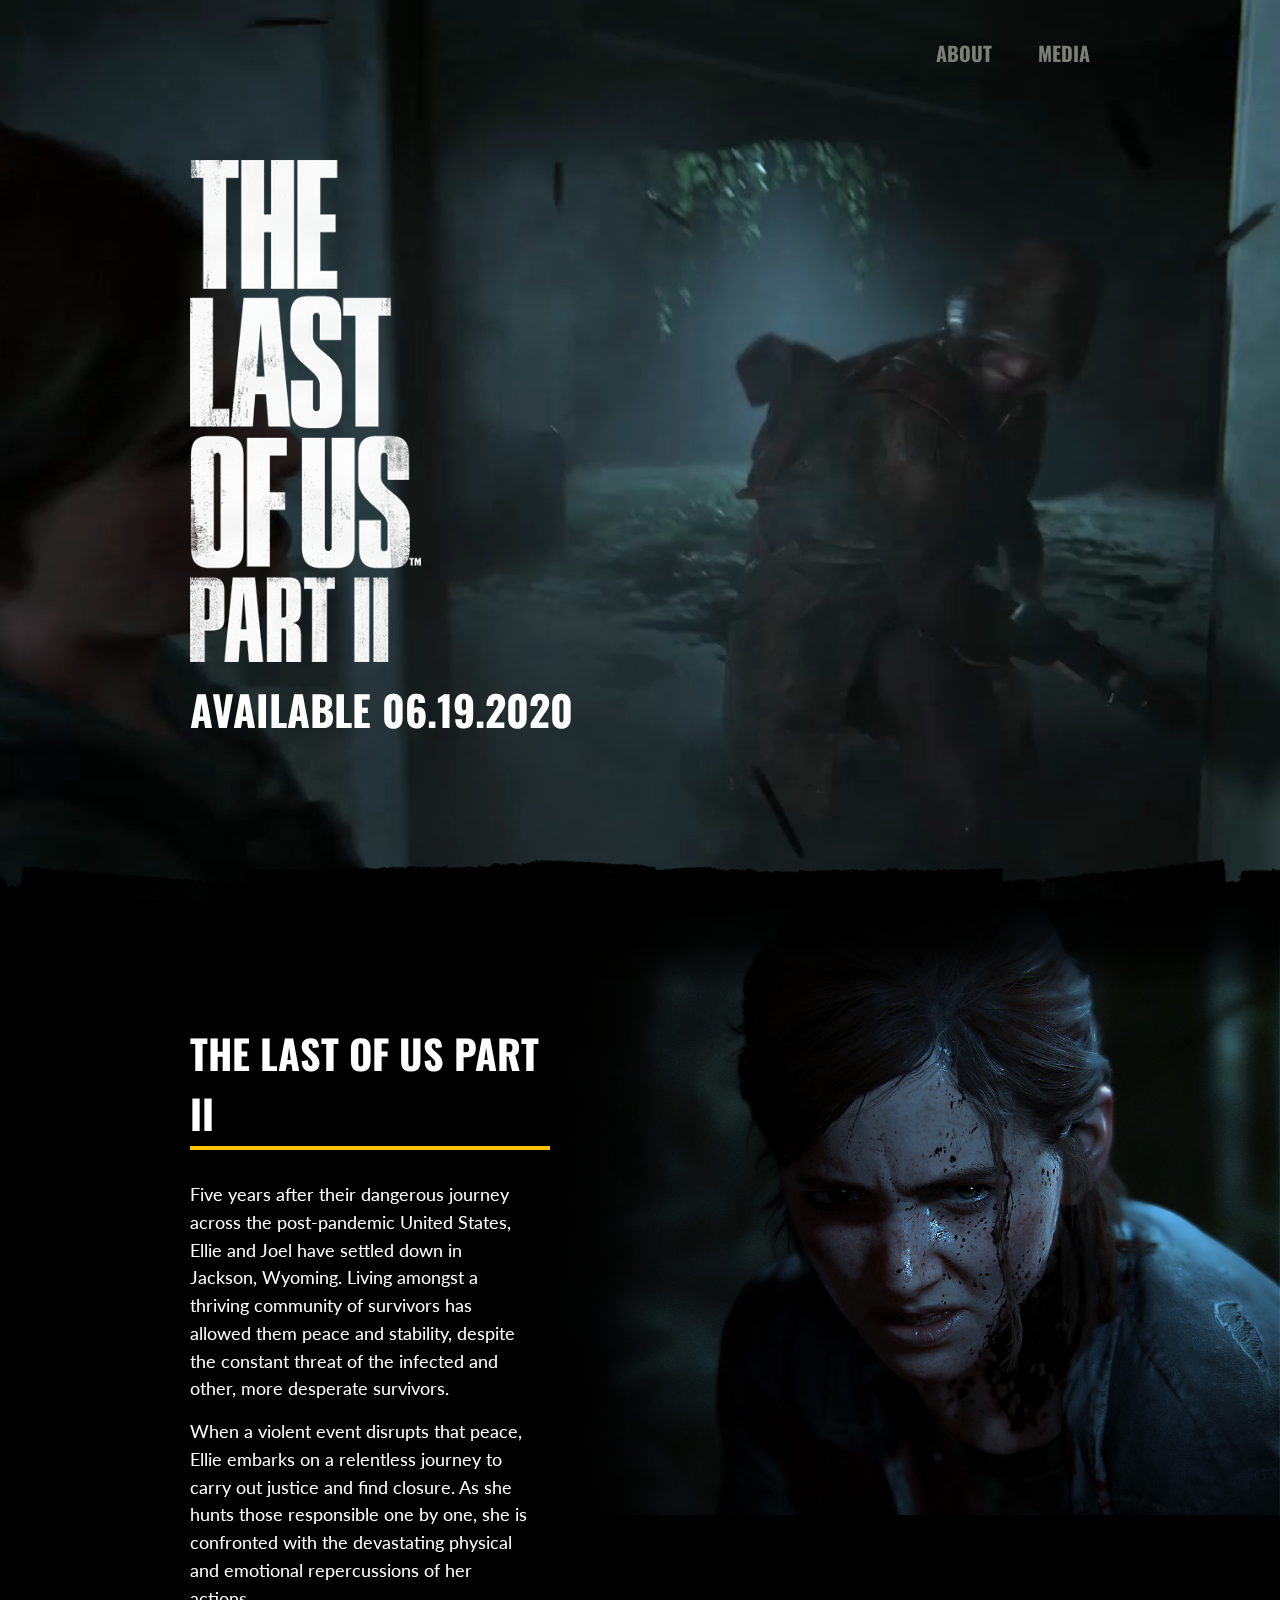
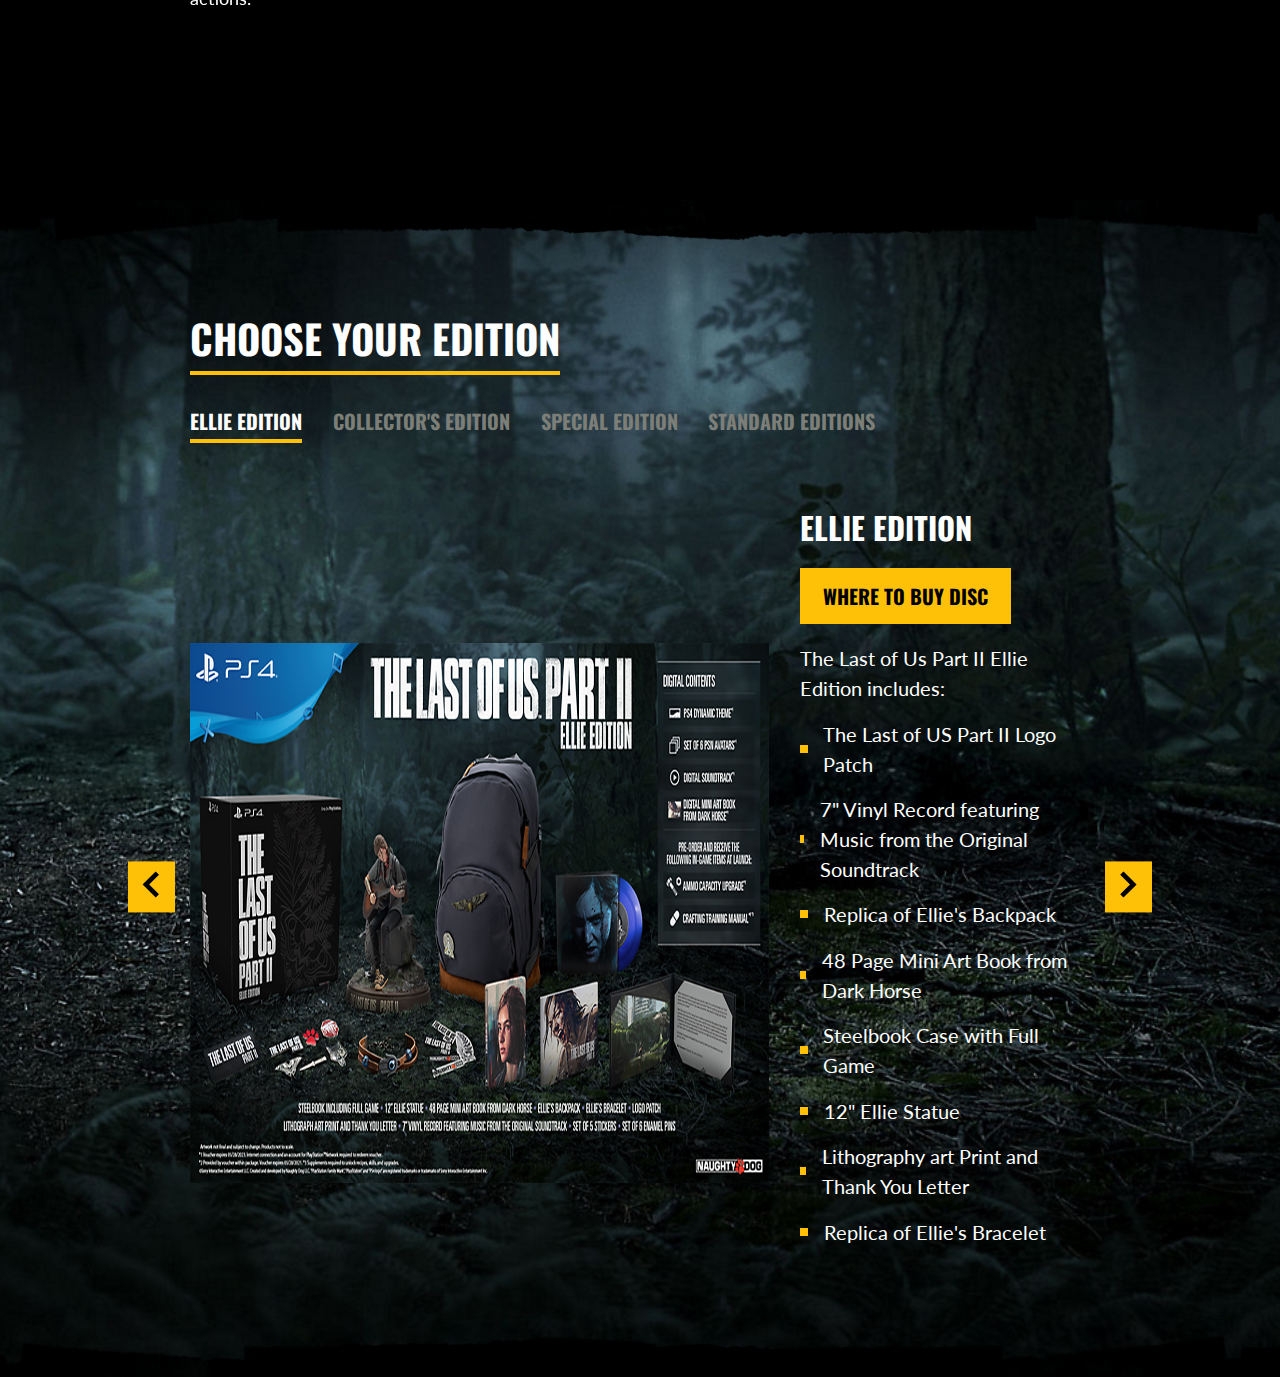
==== index.html @ f49af320 "initial commit" ====
<!DOCTYPE html>
<html lang="en">
<head>
    <meta charset="UTF-8">
    <meta name="viewport" content="width=device-width, initial-scale=1.0">
    <title>The Last of us Part II Game | PS4</title>

    <link rel="stylesheet" href="css/style.css">
    <script src="app.js" defer></script>
</head>
<body>
    <nav class="nav">
        <div class="container">
            <img src="./img/nav-logo.png" alt="logo-navi" class="nav__logo">

            <ul class="nav__list">
                <li class="nav__item"><a href="#" class="nav__link">ABOUT</a></li>
                <li class="nav__item"><a href="#" class="nav__link">MEDIA</a></li>
            </ul>
        </div>
    </nav>

    <header class="header">
        <video class='header__vid' autoplay muted loop>
            <source src="./img/showcasevid.mp4" type="video/mp4">
                Not supported in  your browser
        </video>
        <div class="container">
            <div class="header__hero">
                <div class="header__logo">
                    <img src="./img/big-logo.png" alt="logo" class="header__img">
                </div>
                <h2 class="header__date">Available 06.19.2020</h2>
            </div>
        </div>

        <img src="./img/bottom-dark.png" alt="" class="bottom-dark">
    </header>
    <section class="intro u-py-5">
        <div class="container">
            <div class="intro__cover">
                <img src="./img/ellie-mad.jpg" alt="ellie mad" class="intro__img">
            </div>
            <div class="intro__text">
                <h2 class="title u-mb-2">THE LAST OF US PART II</h2>
                <p class="desc u-mb-1">
                    Five years after their dangerous journey across the post-pandemic United States, Ellie and Joel have settled down in Jackson, Wyoming. Living amongst a thriving community of survivors has allowed them peace and stability, despite the constant threat of the infected and other, more desperate survivors. 
                </p>
                <p class="desc">
                    When a violent event disrupts that peace, Ellie embarks on a relentless journey to carry out justice and find closure. As she hunts those responsible one by one, she is confronted with the devastating physical and emotional repercussions of her actions. 
                </p>
            </div>
        </div>
    </section>

    <section class="edition u-py-4">
        <img src="./img/top-dark.png" alt="top-dark" class="top-dark">

        <div class="container">
            <h2 class="title u-mb-2">Choose your edition</h2>
            <ul class="edition__list u-mb-3">
                <li class="edition__item pickedEdition">Ellie edition</li>
                <li class="edition__item">Collector's edition</li>
                <li class="edition__item">special edition</li>
                <li class="edition__item">standard editions</li>
            </ul>

            
            <div class="slider">
               
                <button class="slider-btn next next--1">
                    <svg class="icon">
                        <use href="./img/sprites.svg#icon-cheveron-right"></use>
                    </svg>
                </button>
                <button class="slider-btn prev prev--1">
                    <svg class="icon">
                        <use href="./img/sprites.svg#icon-cheveron-left"></use>
                    </svg>
                </button>


                <div class="edition__slider">
                    <div class="edition__slide">
                        <div class="edition__text">
                            <h3 class="title-2 u-mb-2">Ellie edition</h3>
                            <a href="#" class="btn">where to buy disc</a>
                        </div>
                        <div class="edition__cover">
                            <img src="./img/ellie-edtion.png" alt="editions" class="edition__img">
                        </div>
                        <ul class="edition__features">
                            <li class="edition__feature-title">The Last of Us Part II Ellie Edition includes:</li>
                            <li class="edition__feature-item">The Last of US Part II Logo Patch</li>
                            <li class="edition__feature-item">7" Vinyl Record featuring Music from the Original Soundtrack</li>
                            <li class="edition__feature-item">Replica of Ellie's Backpack</li>
                            <li class="edition__feature-item">48 Page Mini Art Book from Dark Horse</li>
                            <li class="edition__feature-item">Steelbook Case with Full Game</li>
                            <li class="edition__feature-item">12" Ellie Statue</li>
                            <li class="edition__feature-item">Lithography art Print and Thank You Letter</li>
                            <li class="edition__feature-item">Replica of Ellie's Bracelet</li>
                            <li class="edition__feature-item">Set of 6 Enamel Pins</li>
                            <li class="edition__feature-item">Set of 5 Stickers</li>
                            <li class="edition__feature-item">PS4 Dynamic Theme</li>
                            <li class="edition__feature-item">Set of 6 PSN Avatars</li>
                            <li class="edition__feature-item">Digital Soundtrack</li>
                            <li class="edition__feature-item">Digital Mini Art Book from Dark Horse</li>
                            <!-- <li class="edition__feature-title">Lorem ipsum dolor sit.</li> -->
                        </ul>
                    </div>
                    <div class="edition__slide">
                        <div class="edition__text">
                            <h3 class="title-2 u-mb-2">Collector's edition</h3>
                            <a href="#" class="btn">where to buy disc</a>
                        </div>
                        <div class="edition__cover">
                            <img src="./img/collectors-edition.png" alt="editions" class="edition__img">
                        </div>
                        <ul class="edition__features">
                            <li class="edition__feature-title">The Last of Us Part II Collector's Edition includes:</li>
                            <li class="edition__feature-item">48 Page Mini Art Book from Dark Horse</li>
                            <li class="edition__feature-item">Steelbook Case with Full Game</li>
                            <li class="edition__feature-item">12" Ellie Statue</li>
                            <li class="edition__feature-item">Lithography art Print and Thank You Letter</li>
                            <li class="edition__feature-item">Replica of Ellie's Bracelet</li>
                            <li class="edition__feature-item">Set of 6 Enamel Pins</li>
                            <li class="edition__feature-item">Set of 5 Stickers</li>
                            <li class="edition__feature-item">PS4 Dynamic Theme</li>
                            <li class="edition__feature-item">Set of 6 PSN Avatars</li>
                            <li class="edition__feature-item">Digital Soundtrack</li>
                            <li class="edition__feature-item">Digital Mini Art Book from Dark Horse</li>
                            <!-- <li class="edition__feature-title">Lorem ipsum dolor sit.</li> -->
                        </ul>
                    </div>
                    <div class="edition__slide">
                        <div class="edition__text">
                            <h3 class="title-2 u-mb-2">Special edition</h3>
                            <a href="#" class="btn">where to buy disc</a>
                        </div>
                        <div class="edition__cover">
                            <img src="./img/ellie-edtion.png" alt="editions" class="edition__img">
                        </div>
                        <ul class="edition__features">
                            <li class="edition__feature-item">48 Page Mini Art Book from Dark Horse</li>
                            <li class="edition__feature-item">Steelbook Case with Full Game</li>
                            <li class="edition__feature-item">PS4 Dynamic Theme</li>
                            <li class="edition__feature-item">Set of 6 PSN Avatars</li>
                            <li class="edition__feature-item">Digital Soundtrack</li>
                            <li class="edition__feature-item">Digital Mini Art Book from Dark Horse</li>
                            <!-- <li class="edition__feature-title">Lorem ipsum dolor sit.</li> -->
                        </ul>
                    </div>
                    <div class="edition__slide">
                        <div class="edition__text">
                            <h3 class="title-2 u-mb-2">Standard edition</h3>
                            <a href="#" class="btn">where to buy disc</a>
                        </div>
                        <div class="edition__cover">
                            <img src="./img/standard-edition.png" alt="editions" class="edition__img">
                        </div>
                        <ul class="edition__features"></ul>
                    </div>
                </div>
            </div>
        </div>

        <img src="./img/bottom-dark.png" alt="bottom-dark" class="bottom-dark">

    </section>
</body>
</html>
---- css/style.css ----
@import url("https://fonts.googleapis.com/css2?family=Oswald:wght@300;400;700&display=swap");
@import url("https://fonts.googleapis.com/css2?family=Lato&display=swap");
*,
*::before,
*::after {
  -webkit-box-sizing: inherit;
          box-sizing: inherit;
  margin: 0;
  padding: 0;
}

html {
  -webkit-box-sizing: border-box;
          box-sizing: border-box;
  font-size: calc(1vh + 0.5vw);
}

body {
  font-family: 'Lato',sans-serif;
  line-height: 1.5;
  color: white;
  font-size: 1.3rem;
}

h1, h2, h3, h4, h5 {
  font-family: 'Oswald',sans-serif;
}

a {
  text-decoration: none;
  color: inherit;
}

li {
  list-style: none;
}

button {
  font-size: inherit;
  background-color: transparent;
  border: none;
  cursor: pointer;
}

input {
  font-size: inherit;
  font-family: inherit;
}

section {
  background-color: black;
}

.icon {
  width: 3rem;
  height: 3rem;
}

.u-py-1 {
  padding: 2rem 0;
}

.u-py-2 {
  padding: 4rem 0;
}

.u-py-3 {
  padding: 6rem 0;
}

.u-py-4 {
  padding: 7rem 0;
}

.u-py-5 {
  padding: 8rem 0;
}

.u-my-1 {
  margin: 2rem 0;
}

.u-my-2 {
  margin: 4rem 0;
}

.u-my-3 {
  margin: 6rem 0;
}

.u-my-4 {
  margin: 7rem 0;
}

.u-my-5 {
  margin: 8rem 0;
}

.u-mb-1 {
  margin-bottom: 1rem;
}

.u-mb-2 {
  margin-bottom: 2rem;
}

.u-mb-3 {
  margin-bottom: 4rem;
}

.u-mb-4 {
  margin-bottom: 5rem;
}

.u-mb-5 {
  margin-bottom: 6rem;
}

.container {
  max-width: 900px;
  margin: 0 auto;
}

.u-centered {
  text-align: center;
}

.bottom-dark {
  position: absolute;
  display: block;
  width: 100%;
  bottom: 0;
  left: 0;
}

.top-dark {
  position: absolute;
  display: block;
  width: 100%;
  top: 0;
  left: 0;
}

.title {
  font-size: 2.6rem;
  border-bottom: 4px #fec107 solid;
  padding-bottom: 0.2rem;
  text-transform: uppercase;
  display: inline-block;
}

.title-2 {
  font-size: 2rem;
  text-transform: uppercase;
}

.desc {
  font-size: 1.2rem;
}

.header {
  min-height: 100vh;
  position: relative;
  display: -webkit-box;
  display: -ms-flexbox;
  display: flex;
  -webkit-box-pack: start;
      -ms-flex-pack: start;
          justify-content: flex-start;
  -webkit-box-align: center;
      -ms-flex-align: center;
          align-items: center;
}

.header__vid {
  position: absolute;
  top: 0;
  left: 0;
  width: 100%;
  height: 100%;
  z-index: -1;
  display: block;
  -o-object-fit: cover;
     object-fit: cover;
}

.header .container {
  width: 100%;
  height: calc(100% - 12vh);
}

.header__hero {
  width: 100%;
}

.header__logo {
  margin-bottom: 1rem;
}

.header__img {
  display: block;
  width: 15rem;
  height: auto;
  -o-object-position: left;
     object-position: left;
}

.header__date {
  text-transform: uppercase;
  font-size: 2.7rem;
}

.nav {
  position: fixed;
  width: 100%;
  top: 0;
  left: 0;
  right: 0;
  background-color: transparent;
  z-index: 100;
  -webkit-transition: 300ms ease;
  transition: 300ms ease;
}

.nav .container {
  height: 12vh;
  display: -webkit-box;
  display: -ms-flexbox;
  display: flex;
  -webkit-box-align: center;
      -ms-flex-align: center;
          align-items: center;
  -webkit-box-pack: justify;
      -ms-flex-pack: justify;
          justify-content: space-between;
}

.nav__logo {
  width: 8rem;
  height: auto;
  opacity: 0;
  -webkit-transition: 300ms ease;
  transition: 300ms ease;
}

.nav__list {
  display: -webkit-box;
  display: -ms-flexbox;
  display: flex;
}

.nav__link {
  margin-left: 3rem;
  font-size: 1.3rem;
  color: #7c7e78;
  font-weight: bold;
  font-family: 'Oswald',sans-serif;
}

.nav__link:hover {
  color: #fec107;
}

.intro {
  position: relative;
  height: 100vh;
}

.intro::before {
  content: '';
  width: 100%;
  height: 10vh;
  position: absolute;
  background-image: -webkit-gradient(linear, left top, left bottom, from(black), color-stop(rgba(0, 0, 0, 0.8)), to(transparent));
  background-image: linear-gradient(to bottom, black, rgba(0, 0, 0, 0.8), transparent);
  z-index: 2;
  left: 0;
  top: 0;
}

.intro::after {
  content: '';
  width: 100%;
  height: 10vh;
  position: absolute;
  background-image: -webkit-gradient(linear, left bottom, left top, from(black), color-stop(rgba(0, 0, 0, 0.8)), to(transparent));
  background-image: linear-gradient(to top, black, rgba(0, 0, 0, 0.8), transparent);
  z-index: 2;
  left: 0;
  bottom: 0;
}

.intro__cover {
  position: absolute;
  top: 0;
  right: 0;
  width: 60%;
}

.intro__cover::before {
  content: '';
  width: 20%;
  height: 100%;
  background-image: -webkit-gradient(linear, left top, right top, from(black), color-stop(rgba(0, 0, 0, 0.8)), to(transparent));
  background-image: linear-gradient(to right, black, rgba(0, 0, 0, 0.8), transparent);
  position: absolute;
  top: 0;
  left: 0;
}

.intro__img {
  width: 100%;
  height: 100%;
  display: block;
}

.intro__text {
  position: relative;
  width: 40%;
}

.intro .desc {
  width: 95%;
}

.edition {
  position: relative;
  background-image: url(/img/bg-1.jpg);
  background-position: center;
  background-size: cover;
}

.edition__list {
  display: -webkit-box;
  display: -ms-flexbox;
  display: flex;
}

.edition__item {
  text-transform: uppercase;
  font-family: 'Oswald',sans-serif;
  margin-right: 2rem;
  color: #7c7e78;
  font-weight: bold;
  cursor: pointer;
  border-bottom: 4px solid transparent;
  padding-bottom: 3px;
}

.edition__item:hover {
  color: white;
}

.edition .slider {
  position: relative;
}

.edition__slider {
  position: relative;
  height: 85vh;
  width: 100%;
  overflow: hidden;
}

.edition__slide {
  position: absolute;
  width: 100%;
  height: -webkit-max-content;
  height: -moz-max-content;
  height: max-content;
  display: -ms-grid;
  display: grid;
  -ms-grid-columns: 2fr 1fr;
      grid-template-columns: 2fr 1fr;
  -ms-grid-rows: auto 1fr;
      grid-template-rows: auto 1fr;
  grid-gap: 2rem;
      grid-template-areas: ". cont" "cover list";
  cursor: -webkit-grab;
  cursor: grab;
}

.edition__img {
  width: 100%;
  height: 100%;
  display: block;
}

.edition__text {
  -ms-grid-row: 1;
  -ms-grid-column: 2;
  grid-area: cont;
}

.edition__cover {
  -ms-grid-row: 2;
  -ms-grid-column: 1;
  grid-area: cover;
  margin-bottom: 10vh;
}

.edition__features {
  -ms-grid-row: 2;
  -ms-grid-column: 2;
  grid-area: list;
  height: 70vh;
  overflow-y: scroll;
  pointer-events: none;
}

.edition__features > *:not(:last-child) {
  margin-bottom: 1rem;
}

.edition__features::-webkit-scrollbar {
  width: 4px;
}

.edition__features::-webkit-scrollbar-track {
  background-color: rgba(0, 0, 0, 0.5);
}

.edition__features::-webkit-scrollbar-thumb {
  background-color: #fec107;
}

.edition__feature-item {
  display: -webkit-box;
  display: -ms-flexbox;
  display: flex;
  -webkit-box-align: center;
      -ms-flex-align: center;
          align-items: center;
  color: white;
}

.edition__feature-item::before {
  content: '';
  width: 8px;
  height: 8px;
  background-color: #fec107;
  display: inline-block;
  margin-right: 1rem;
}

.edition__feature-item::-moz-selection {
  background-color: transparent;
}

.edition__feature-item::selection {
  background-color: transparent;
}

.btn {
  background-color: #fec107;
  text-transform: uppercase;
  color: black;
  font-family: 'Oswald',sans-serif;
  font-weight: bold;
  padding: 0.3em 1em;
  border: 3px solid #fec107;
  -webkit-transition: 300ms;
  transition: 300ms;
}

.btn:link, .btn:visited {
  background-color: #fec107;
  text-transform: uppercase;
  color: black;
  font-family: 'Oswald',sans-serif;
  font-weight: bold;
  padding: 0.5em 1em;
  border: 3px solid #fec107;
}

.btn:hover {
  background-color: rgba(254, 193, 7, 0.5);
  color: white;
}

.slider-btn {
  background-color: #fec107;
  display: inline-block;
  position: absolute;
  top: 50%;
  -webkit-transform: translateY(-50%);
          transform: translateY(-50%);
}

.next {
  right: -4rem;
}

.prev {
  left: -4rem;
}

.showNavi {
  background-color: rgba(0, 0, 0, 0.9);
}

.showNaviLogo {
  opacity: 1;
}

.pickedEdition {
  border-color: #fec107;
  color: white;
}
/*# sourceMappingURL=style.css.map */
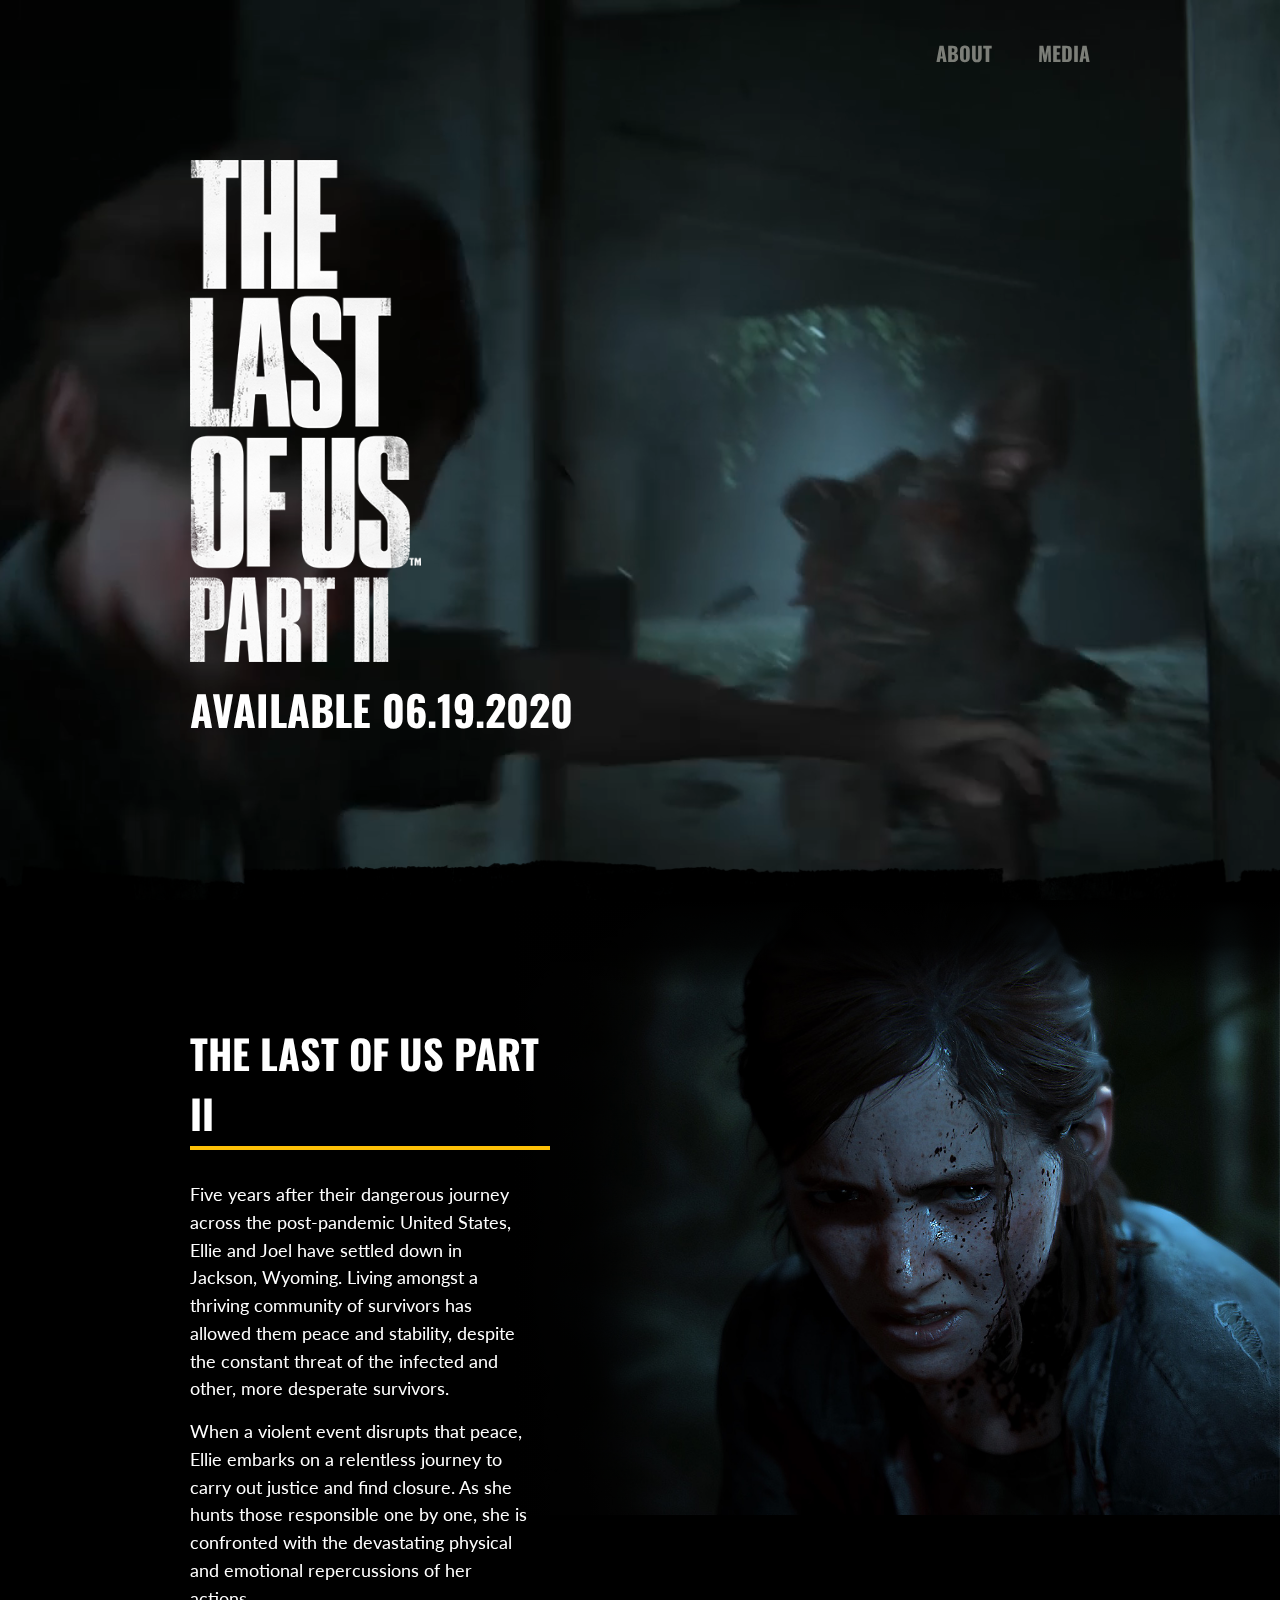
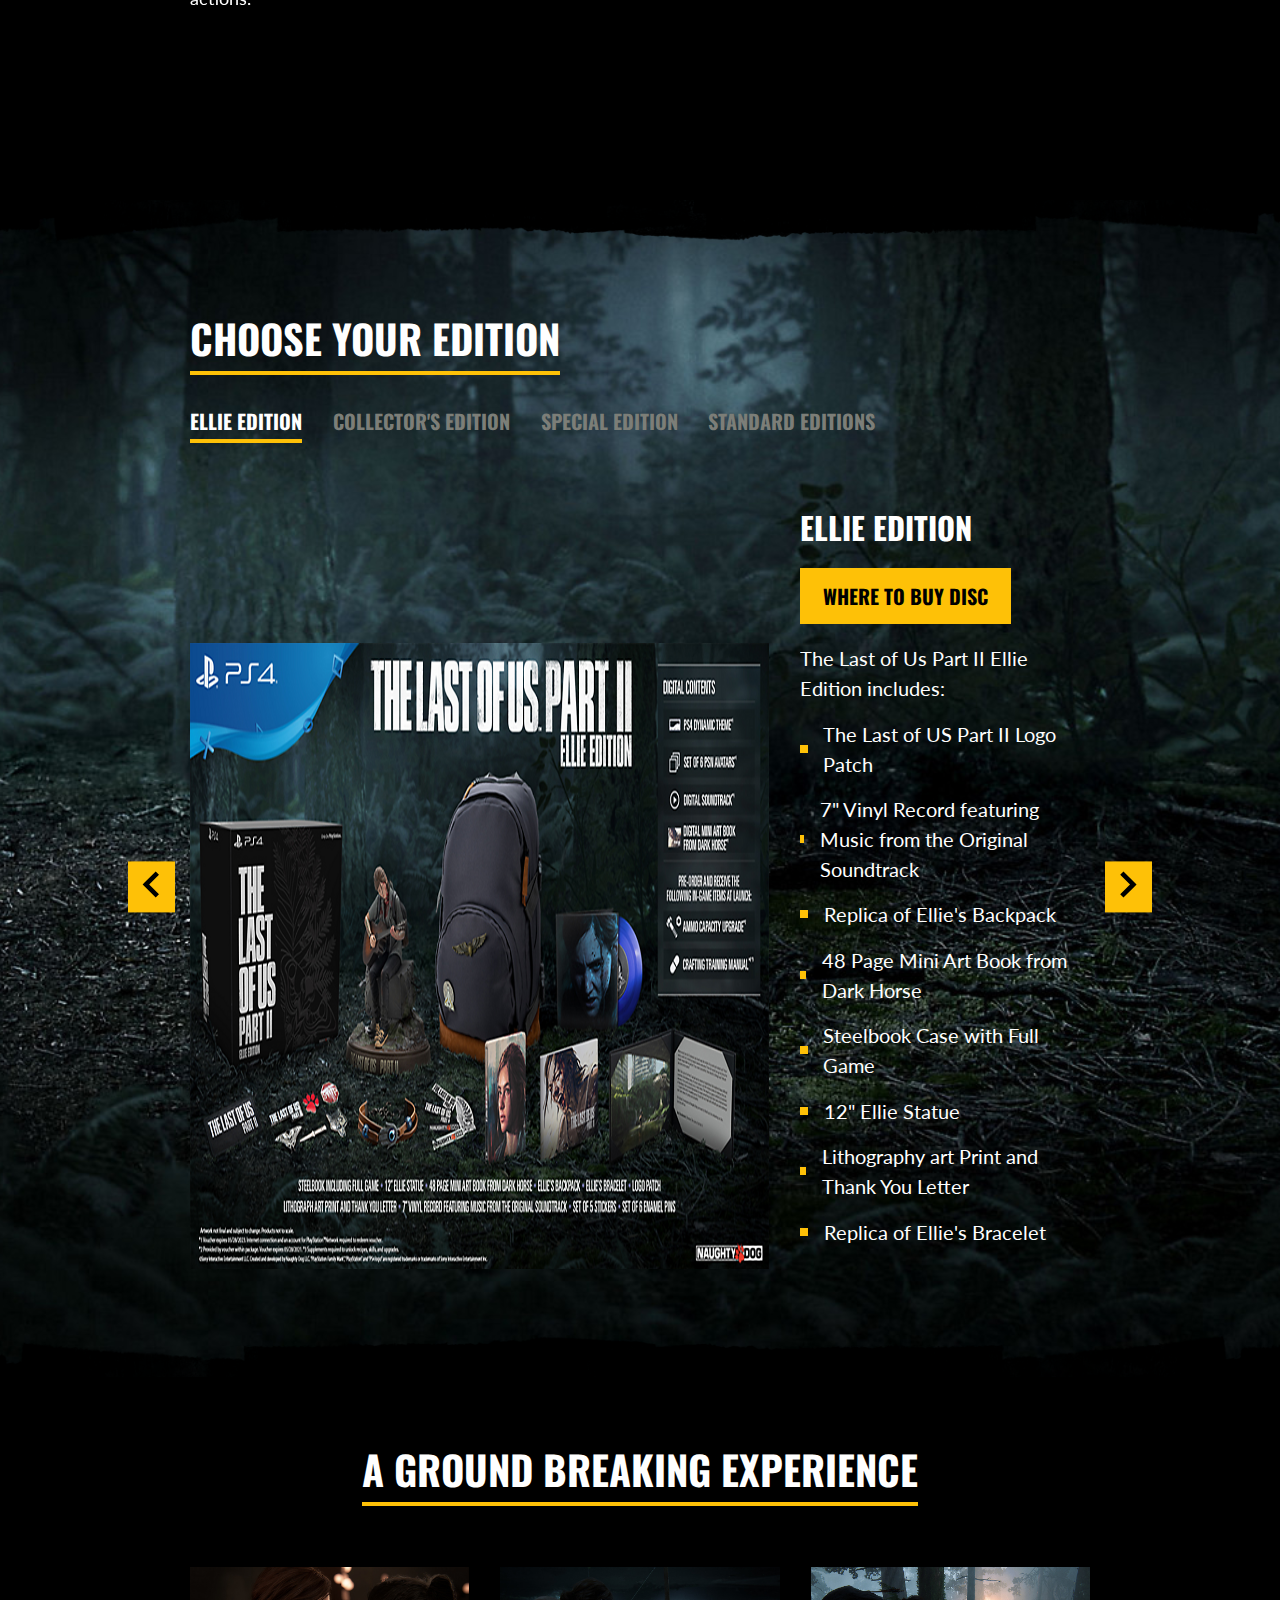
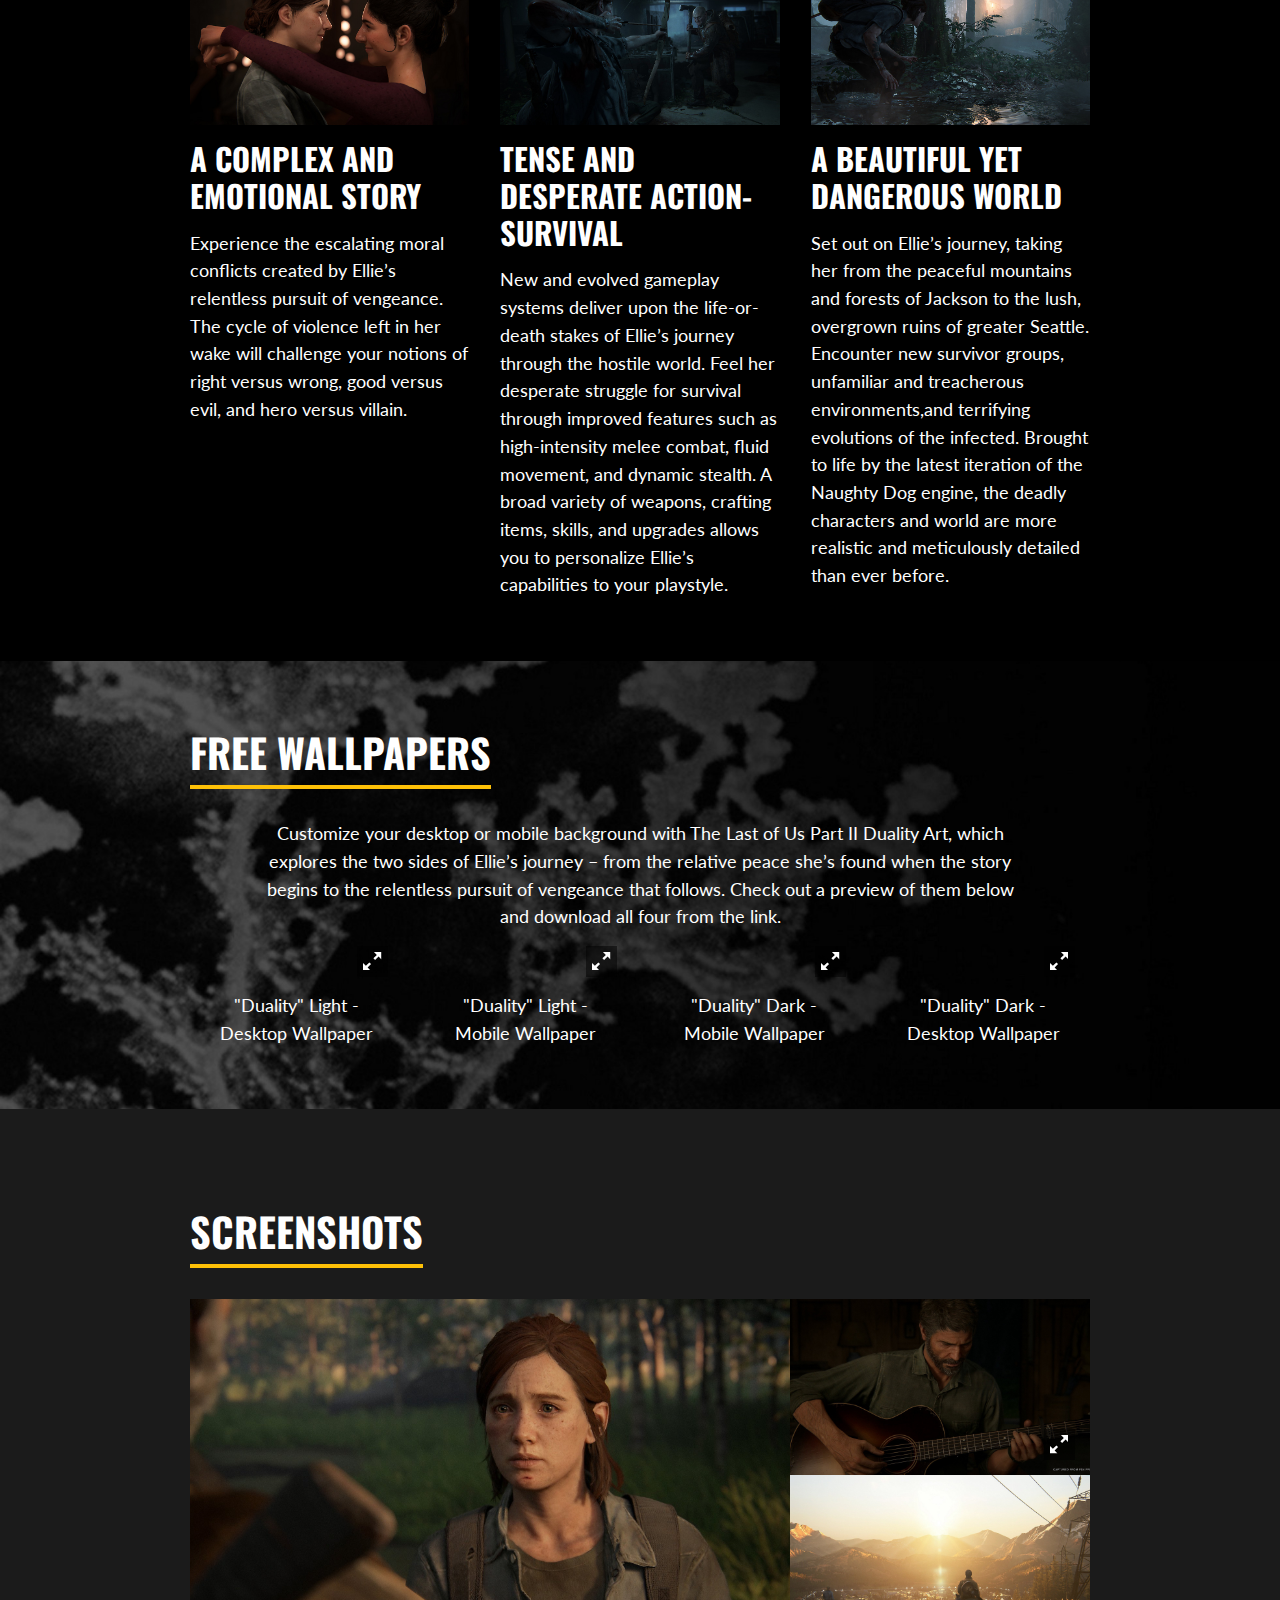
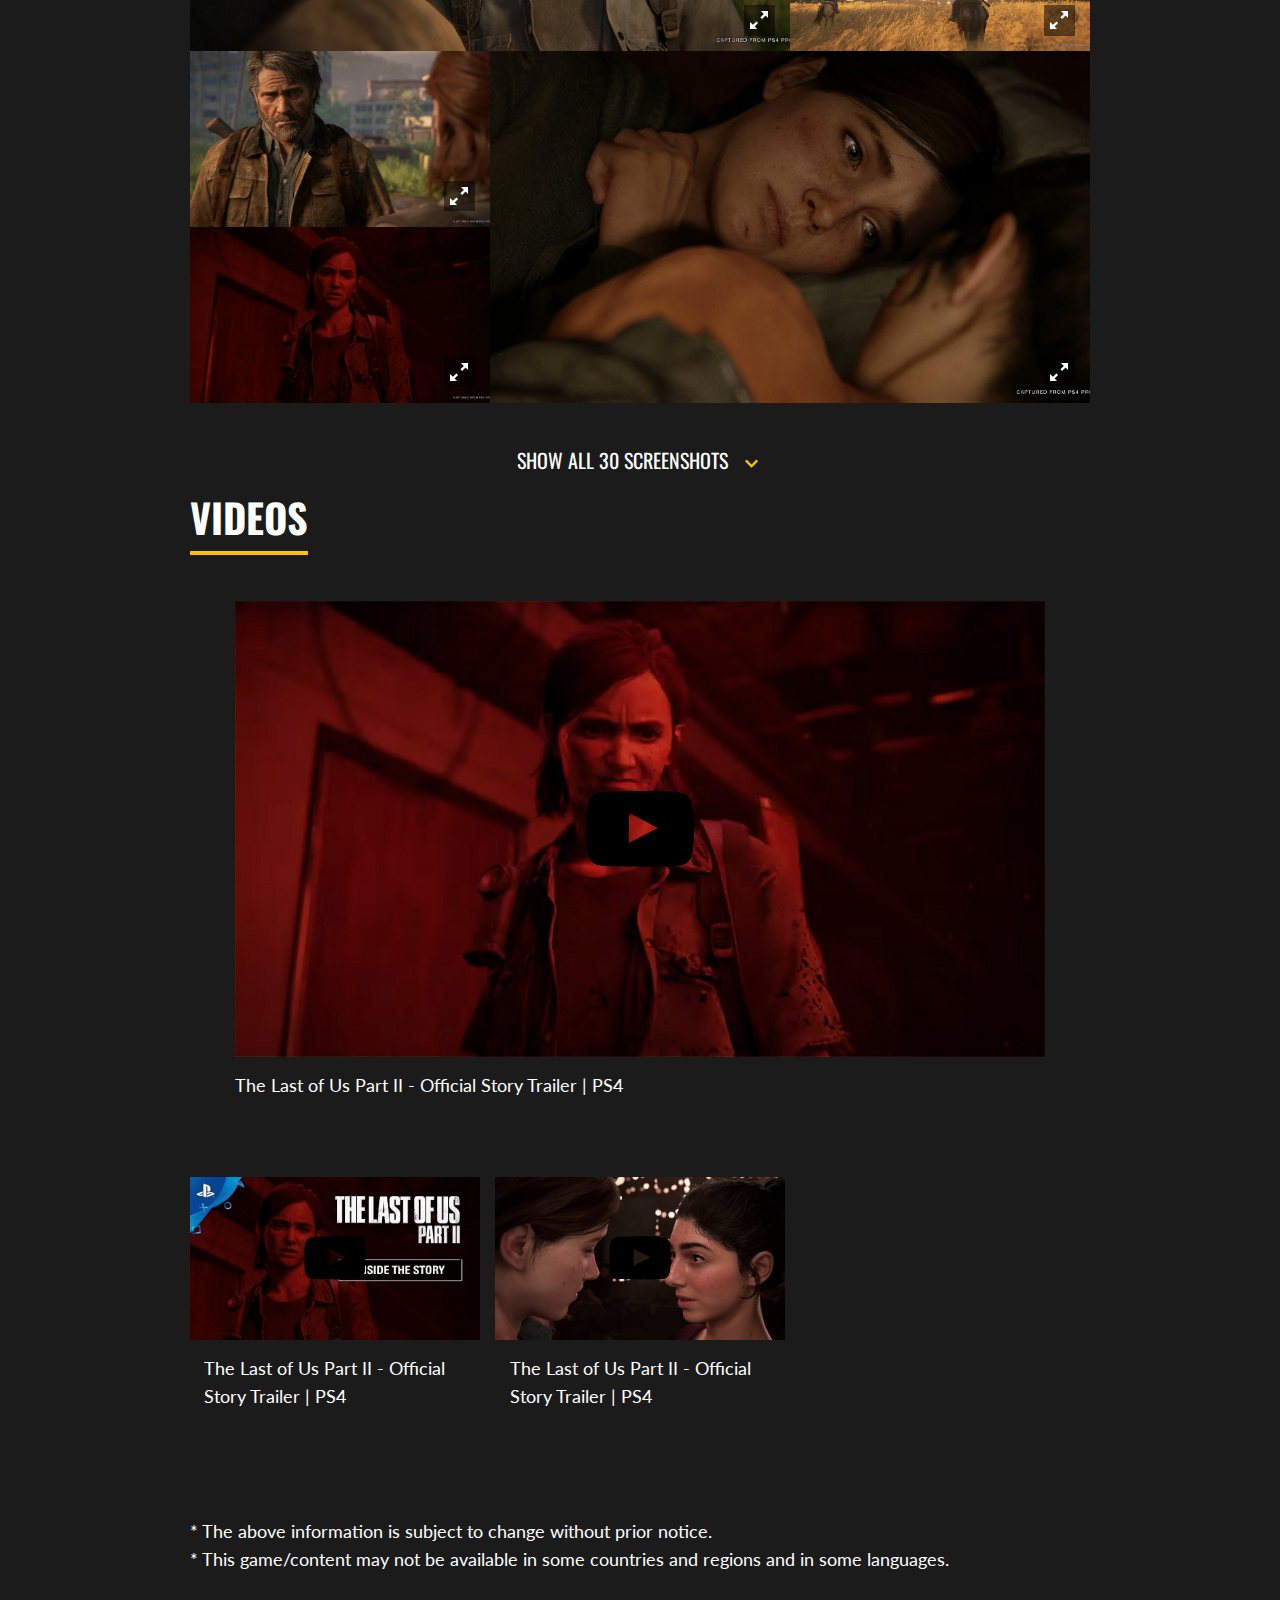
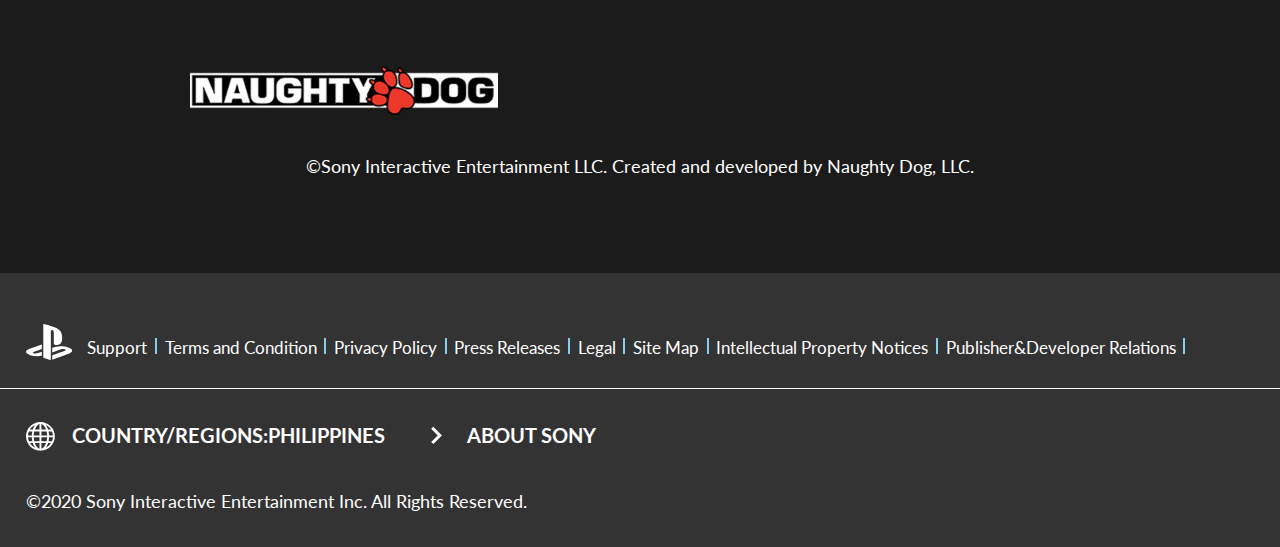
==== commit 80a03e24: "desktop version" ====
--- a/index.html
+++ b/index.html
@@ -167,5 +167,277 @@
         <img src="./img/bottom-dark.png" alt="bottom-dark" class="bottom-dark">
 
     </section>
+
+    <section class="story u-py-2">
+        <h2 class="title u- u-mb-3">A ground breaking experience</h2>
+
+        <div class="container">
+            <div class="story__slider">       
+                <div class="story__item">
+                    <div class="story__cover">
+                        <img src="./img/story-1.jpg" alt="story photo" class="story__img">
+                    </div>
+    
+                    <h2 class="title-2 u-mb-1">a complex and emotional story</h2>
+                    <p class="desc">
+                        Experience the escalating moral conflicts created by Ellie’s relentless pursuit of vengeance. The cycle of violence left in her wake will challenge your notions of right versus wrong, good versus evil, and hero versus villain.
+                    </p>
+                </div>
+                <div class="story__item">
+                    <div class="story__cover">
+                        <img src="./img/story-2.jpg" alt="story photo" class="story__img">
+                    </div>
+    
+                    <h2 class="title-2 u-mb-1">TENSE AND DESPERATE ACTION-SURVIVAL</h2>
+                    <p class="desc">
+                        New and evolved gameplay systems deliver upon the life-or-death stakes of Ellie’s journey through the hostile world. Feel her desperate struggle for survival through improved features such as high-intensity melee combat, fluid movement, and dynamic stealth. A broad variety of weapons, crafting items, skills, and upgrades allows you to personalize Ellie’s capabilities to your playstyle.
+                    </p>
+                </div>
+                <div class="story__item">
+                    <div class="story__cover">
+                        <img src="./img/story-3.jpg" alt="story photo" class="story__img">
+                    </div>
+    
+                    <h2 class="title-2 u-mb-1">A BEAUTIFUL YET DANGEROUS WORLD</h2>
+                    <p class="desc">
+                        Set out on Ellie’s journey, taking her from the peaceful mountains and forests of Jackson to the lush, overgrown ruins of greater Seattle. Encounter new survivor groups, unfamiliar and treacherous environments,and terrifying evolutions of the infected. Brought to life by the latest iteration of the Naughty Dog engine, the deadly characters and world are more realistic and meticulously detailed than ever before.
+                    </p>
+                </div>
+            </div>
+
+        </div>
+    </section>    
+
+    <section class="wallpapers u-py-2">
+        <div class="container">
+            <h2 class="title u-mb-2">Free Wallpapers</h2>
+            <p class="desc u-centered">
+                Customize your desktop or mobile background with The Last of Us Part II Duality Art, which explores the two sides of Ellie’s journey – from the relative peace she’s found when the story begins to the relentless pursuit of vengeance that follows. Check out a preview of them below and download all four from the link.
+            </p>
+
+            <div class="u-mb-2"></div>
+
+            <div class="gallery">
+                <div class="gallery__item">
+                    <div class="gallery__cover">
+                        <img src="./img/wp-1.jpg" alt="" class="gallery__img">
+                        <button class="expand">
+                            <svg class="icon">
+                                <use xlink:href="./img/sprites.svg#icon-enlarge">
+                                </use>
+                            </svg>
+                        </button>
+                    </div>
+                    <p class="desc u-centered">
+                        "Duality" Light - Desktop Wallpaper
+                    </p>
+
+                </div>
+                <div class="gallery__item">
+                    <div class="gallery__cover">
+                        <img src="./img/wp-2.jpg" alt="" class="gallery__img">
+                        <button class="expand">
+                            <svg class="icon">
+                                <use xlink:href="./img/sprites.svg#icon-enlarge">
+                                </use>
+                            </svg>
+                        </button>
+                    </div>
+                    <p class="desc u-centered">
+                        "Duality" Light - Mobile Wallpaper
+                    </p>
+                </div>
+                <div class="gallery__item">
+                    <div class="gallery__cover">
+                        <img src="./img/wp-3.jpg" alt="" class="gallery__img">
+                        <button class="expand">
+                            <svg class="icon">
+                                <use xlink:href="./img/sprites.svg#icon-enlarge">
+                                </use>
+                            </svg>
+                        </button>
+                    </div>
+                    <p class="desc u-centered">
+                        "Duality" Dark - Mobile Wallpaper
+                    </p>
+                </div>
+                <div class="gallery__item">
+                    <div class="gallery__cover">
+                        <img src="./img/wp-4.jpg" alt="" class="gallery__img">  
+                        <button class="expand">
+                            <svg class="icon">
+                                <use xlink:href="./img/sprites.svg#icon-enlarge">
+                                </use>
+                            </svg>
+                        </button>
+                        
+                    </div>
+                    <p class="desc u-centered">
+                        "Duality" Dark - Desktop Wallpaper
+                    </p>
+                </div>
+            </div>
+        </div>
+    </section>
+
+    <section class="screenshots u-py-3">
+        <div class="container">
+            <h2 class="title u-mb-2">Screenshots</h2>
+
+            <div class="collection u-mb-2">
+                <div class="collection__cover">
+                    <img src="./img/1.jpg" alt="" class="collection__img">
+                    <button class="expand">
+                        <svg class="icon">
+                            <use xlink:href="./img/sprites.svg#icon-enlarge">
+                            </use>
+                        </svg>
+                    </button>
+                </div>
+                <div class="collection__cover">
+                    <img src="./img/2.jpg" alt="" class="collection__img">
+                    <button class="expand">
+                        <svg class="icon">
+                            <use xlink:href="./img/sprites.svg#icon-enlarge">
+                            </use>
+                        </svg>
+                    </button>
+                </div>
+                <div class="collection__cover">
+                    <img src="./img/3.jpg" alt="" class="collection__img">
+                    <button class="expand">
+                        <svg class="icon">
+                            <use xlink:href="./img/sprites.svg#icon-enlarge">
+                            </use>
+                        </svg>
+                    </button>
+                </div>
+                <div class="collection__cover">
+                    <img src="./img/4.jpg" alt="" class="collection__img">
+                    <button class="expand">
+                        <svg class="icon">
+                            <use xlink:href="./img/sprites.svg#icon-enlarge">
+                            </use>
+                        </svg>
+                    </button>
+                </div>
+                <div class="collection__cover">
+                    <img src="./img/5.jpg" alt="" class="collection__img">
+                    <button class="expand">
+                        <svg class="icon">
+                            <use xlink:href="./img/sprites.svg#icon-enlarge">
+                            </use>
+                        </svg>
+                    </button>
+                </div>
+                <div class="collection__cover">
+                    <img src="./img/6.jpg" alt="" class="collection__img">
+                    <button class="expand">
+                        <svg class="icon">
+                            <use xlink:href="./img/sprites.svg#icon-enlarge">
+                            </use>
+                        </svg>
+                    </button>
+                </div>
+            </div>
+
+            <button class="screenshots__btn">
+                Show all <span class="screenshots__count"> 30 </span> screenshots
+                <svg class="icon">
+                    <use xlink:href="./img/sprites.svg#icon-cheveron-down"></use>
+                </svg>
+            </button>
+
+            <h2 class="title u-mb-2">Videos</h2>
+
+            <div class="trailer u-mb-3">
+                <div class="trailer__cover">
+                    <img src="./img/thumbnail-1.jpg" alt="" class="trailer__img">
+                    <svg class="icon">
+                        <use xlink:href="./img/sprites.svg#icon-youtube"></use>
+                    </svg>
+                </div>
+                <p class="desc">The Last of Us Part II - Official Story Trailer | PS4
+                </p>
+            </div>
+
+            <div class="mini-trailer u-mb-5">
+                <div class="trailer">
+                    <div class="trailer__cover">
+                        <img src="./img/thumbnail-2.jpg" alt="" class="trailer__img">
+                        <svg class="icon">
+                            <use xlink:href="./img/sprites.svg#icon-youtube"></use>
+                        </svg>
+                    </div>
+                    <p class="desc">The Last of Us Part II - Official Story Trailer | PS4
+                    </p>
+                </div>
+                <div class="trailer">
+                    <div class="trailer__cover">
+                        <img src="./img/thumbnail-3.jpg" alt="" class="trailer__img">
+                        <svg class="icon">
+                            <use xlink:href="./img/sprites.svg#icon-youtube"></use>
+                        </svg>
+                    </div>
+                    <p class="desc">The Last of Us Part II - Official Story Trailer | PS4
+                    </p>
+                </div>
+        
+            </div>
+
+            <p class="desc">* The above information is subject to change without prior notice.</p>
+            <p class="desc u-mb-5">* This game/content may not be available in some countries and regions and in some languages.</p>
+
+            <a href="#" class="logo u-mb-2">
+                <img src="./img/logo.png" alt="" class="logo__img">
+            </a>
+
+            <p class="desc u-centered">
+                ©Sony Interactive Entertainment LLC. Created and developed by Naughty Dog, LLC.
+            </p>
+        </div>
+    </section>
+
+    <footer class="footer u-py-1">
+        <div class="footer__head">
+            <a href="#" class="footer__logo">
+                <svg class="icon">
+                    <use xlink:href="./img/sprites.svg#icon-playstation"></use>
+                </svg>
+            </a>
+            <ul class="footer__list">
+                <li class="footer__item"><a href="#" class="footer__link">Support</a></li>
+                <li class="footer__item"><a href="#" class="footer__link">Terms and Condition</a></li>
+                <li class="footer__item"><a href="#" class="footer__link">Privacy Policy</a></li>
+                <li class="footer__item"><a href="#" class="footer__link">Press Releases</a></li>
+                <li class="footer__item"><a href="#" class="footer__link">Legal</a></li>
+                <li class="footer__item"><a href="#" class="footer__link">Site Map</a></li>
+                <li class="footer__item"><a href="#" class="footer__link">Intellectual Property Notices</a></li>
+                <li class="footer__item"><a href="#" class="footer__link">Publisher&Developer Relations</a></li>
+            </ul>
+        </div>
+
+        <div class="footer__bottom u-py-2">
+            <span>
+                <a href="#" class="country">
+                    <svg class="icon">
+                        <use xlink:href="./img/sprites.svg#icon-web"></use>
+                    </svg>
+                    Country/regions:Philippines
+                </a>
+
+                <a href="#" class="sony">
+                    <svg class="icon">
+                        <use xlink:href="./img/sprites.svg#icon-cheveron-right"></use>
+                    </svg>
+                    about sony
+                </a>
+            </span>
+        </div>
+                <p class="desc">
+                    ©2020 Sony Interactive Entertainment Inc. All Rights Reserved.
+                </p>
+        
+    </footer>
 </body>
 </html>--- a/css/style.css
+++ b/css/style.css
@@ -379,6 +379,8 @@
  "cover list";
   cursor: -webkit-grab;
   cursor: grab;
+  -webkit-transition: 500ms ease-in;
+  transition: 500ms ease-in;
 }
 
 .edition__img {
@@ -404,9 +406,8 @@
   -ms-grid-row: 2;
   -ms-grid-column: 2;
   grid-area: list;
-  height: 70vh;
+  height: 80vh;
   overflow-y: scroll;
-  pointer-events: none;
 }
 
 .edition__features > *:not(:last-child) {
@@ -450,6 +451,250 @@
 
 .edition__feature-item::selection {
   background-color: transparent;
+}
+
+.story .title {
+  position: relative;
+  left: 50%;
+  -webkit-transform: translateX(-50%);
+          transform: translateX(-50%);
+}
+
+.story__slider {
+  display: -ms-grid;
+  display: grid;
+  -ms-grid-columns: (1fr)[3];
+      grid-template-columns: repeat(3, 1fr);
+  grid-gap: 2rem;
+}
+
+.story__cover {
+  overflow: hidden;
+  margin-bottom: 1rem;
+}
+
+.story__cover:hover .story__img {
+  -webkit-transform: scale(1.1);
+          transform: scale(1.1);
+}
+
+.story .title-2 {
+  line-height: 1.2;
+}
+
+.story__img {
+  width: 100%;
+  height: 100%;
+  display: block;
+  -o-object-fit: cover;
+     object-fit: cover;
+  -webkit-transition: 300ms;
+  transition: 300ms;
+}
+
+.wallpapers {
+  background-image: url(/img/bg-2.jpg);
+  background-position: center;
+  background-size: cover;
+}
+
+.wallpapers .desc {
+  width: 85%;
+  margin: 0 auto;
+}
+
+.gallery {
+  display: -ms-grid;
+  display: grid;
+  -ms-grid-columns: (1fr)[4];
+      grid-template-columns: repeat(4, 1fr);
+  grid-gap: 1rem;
+  -webkit-box-align: center;
+      -ms-flex-align: center;
+          align-items: center;
+}
+
+.gallery__item {
+  cursor: pointer;
+}
+
+.gallery__item:hover .expand .icon {
+  fill: #fec107;
+  -webkit-transform: scale(1.2);
+          transform: scale(1.2);
+}
+
+.gallery__cover {
+  position: relative;
+  width: 100%;
+  height: 100%;
+}
+
+.gallery__img {
+  width: 100%;
+  height: auto;
+}
+
+.screenshots {
+  background-color: #1b1b1b;
+}
+
+.screenshots__btn {
+  font-family: 'Oswald',sans-serif;
+  text-transform: uppercase;
+  color: white;
+  display: block;
+  margin: 0 auto;
+  border: 4px solid transparent;
+  padding: 0.4em;
+  -webkit-transition: border-color 300ms,+ color 300ms,+ background-color 300ms 100ms;
+  transition: border-color 300ms,+ color 300ms,+ background-color 300ms 100ms;
+}
+
+.screenshots__btn:hover {
+  color: black;
+  border-color: #fec107;
+  background-color: rgba(254, 193, 7, 0.5);
+}
+
+.screenshots__btn:hover .icon {
+  fill: white;
+}
+
+.screenshots__btn .icon {
+  fill: #fec107;
+  width: 1.5rem;
+  height: 1.5rem;
+  margin-left: 0.5rem;
+  vertical-align: middle;
+  -webkit-transition: 300ms;
+  transition: 300ms;
+}
+
+.collection {
+  display: -ms-grid;
+  display: grid;
+  -ms-grid-columns: (1fr)[3];
+      grid-template-columns: repeat(3, 1fr);
+      grid-template-areas: repeat(4, auto);
+}
+
+.collection__cover {
+  position: relative;
+  cursor: pointer;
+}
+
+.collection__cover:hover .expand .icon {
+  fill: #fec107;
+  -webkit-transform: scale(1.2);
+          transform: scale(1.2);
+}
+
+.collection__cover:first-child {
+  grid-column: span 2;
+  grid-row: span 2;
+}
+
+.collection__cover:last-child {
+  -ms-grid-column: 2;
+  -ms-grid-column-span: 2;
+  grid-column: 2/span 2;
+  -ms-grid-row: 3;
+  -ms-grid-row-span: 2;
+  grid-row: 3 /span 2;
+}
+
+.collection__img {
+  width: 100%;
+  height: 100%;
+  -o-object-fit: cover;
+     object-fit: cover;
+}
+
+.footer {
+  background-color: #333333;
+}
+
+.footer__head {
+  border-bottom: 1px solid white;
+  display: -webkit-box;
+  display: -ms-flexbox;
+  display: flex;
+  -webkit-box-align: center;
+      -ms-flex-align: center;
+          align-items: center;
+  padding: 1rem 2%;
+}
+
+.footer__logo {
+  margin-right: 1rem;
+}
+
+.footer__list {
+  display: -webkit-inline-box;
+  display: -ms-inline-flexbox;
+  display: inline-flex;
+  -webkit-box-align: center;
+      -ms-flex-align: center;
+          align-items: center;
+}
+
+.footer__item::after {
+  content: '';
+  height: 16px;
+  width: 2px;
+  background-color: skyblue;
+  display: inline-block;
+  margin: 0 0.5rem;
+}
+
+.footer__link {
+  font-size: 1.1rem;
+}
+
+.footer__link:hover {
+  color: skyblue;
+}
+
+.footer__bottom {
+  padding: 2rem 2%;
+}
+
+.footer .country {
+  margin-right: 2rem;
+}
+
+.footer .country,
+.footer .sony {
+  display: -webkit-inline-box;
+  display: -ms-inline-flexbox;
+  display: inline-flex;
+  -webkit-box-align: center;
+      -ms-flex-align: center;
+          align-items: center;
+  text-transform: uppercase;
+  font-weight: bold;
+}
+
+.footer .country:hover,
+.footer .sony:hover {
+  color: skyblue;
+}
+
+.footer .country .icon,
+.footer .sony .icon {
+  fill: white;
+  margin-right: 1rem;
+  width: 2rem;
+  height: 2rem;
+}
+
+.footer .desc {
+  padding: 0 2%;
 }
 
 .btn {
@@ -496,6 +741,87 @@
   left: -4rem;
 }
 
+.expand {
+  width: 2rem;
+  height: 2rem;
+  position: absolute;
+  bottom: 1rem;
+  right: 1rem;
+  background-color: rgba(0, 0, 0, 0.5);
+  display: -webkit-box;
+  display: -ms-flexbox;
+  display: flex;
+  -webkit-box-align: center;
+      -ms-flex-align: center;
+          align-items: center;
+  -webkit-box-pack: center;
+      -ms-flex-pack: center;
+          justify-content: center;
+}
+
+.expand .icon {
+  fill: white;
+  width: 1.2rem;
+  height: 1.2rem;
+  -webkit-transition: 300ms;
+  transition: 300ms;
+}
+
+.trailer {
+  cursor: pointer;
+}
+
+.trailer:hover .icon {
+  fill: red;
+}
+
+.trailer__cover {
+  position: relative;
+}
+
+.trailer__img,
+.trailer .desc {
+  width: 90%;
+  height: auto;
+  margin: 1rem auto;
+  display: block;
+}
+
+.trailer .icon {
+  position: absolute;
+  top: 50%;
+  left: 50%;
+  -webkit-transform: translate(-50%, -50%);
+          transform: translate(-50%, -50%);
+  width: 7rem;
+  height: 7rem;
+}
+
+.mini-trailer {
+  display: -ms-grid;
+  display: grid;
+  -ms-grid-columns: (1fr)[3];
+      grid-template-columns: repeat(3, 1fr);
+  grid-gap: 1rem;
+}
+
+.mini-trailer .trailer__img {
+  width: 100%;
+}
+
+.mini-trailer .trailer .icon {
+  width: 4rem;
+  height: 4rem;
+}
+
+.logo {
+  display: inline-block;
+}
+
+.logo__img {
+  width: 20rem;
+}
+
 .showNavi {
   background-color: rgba(0, 0, 0, 0.9);
 }
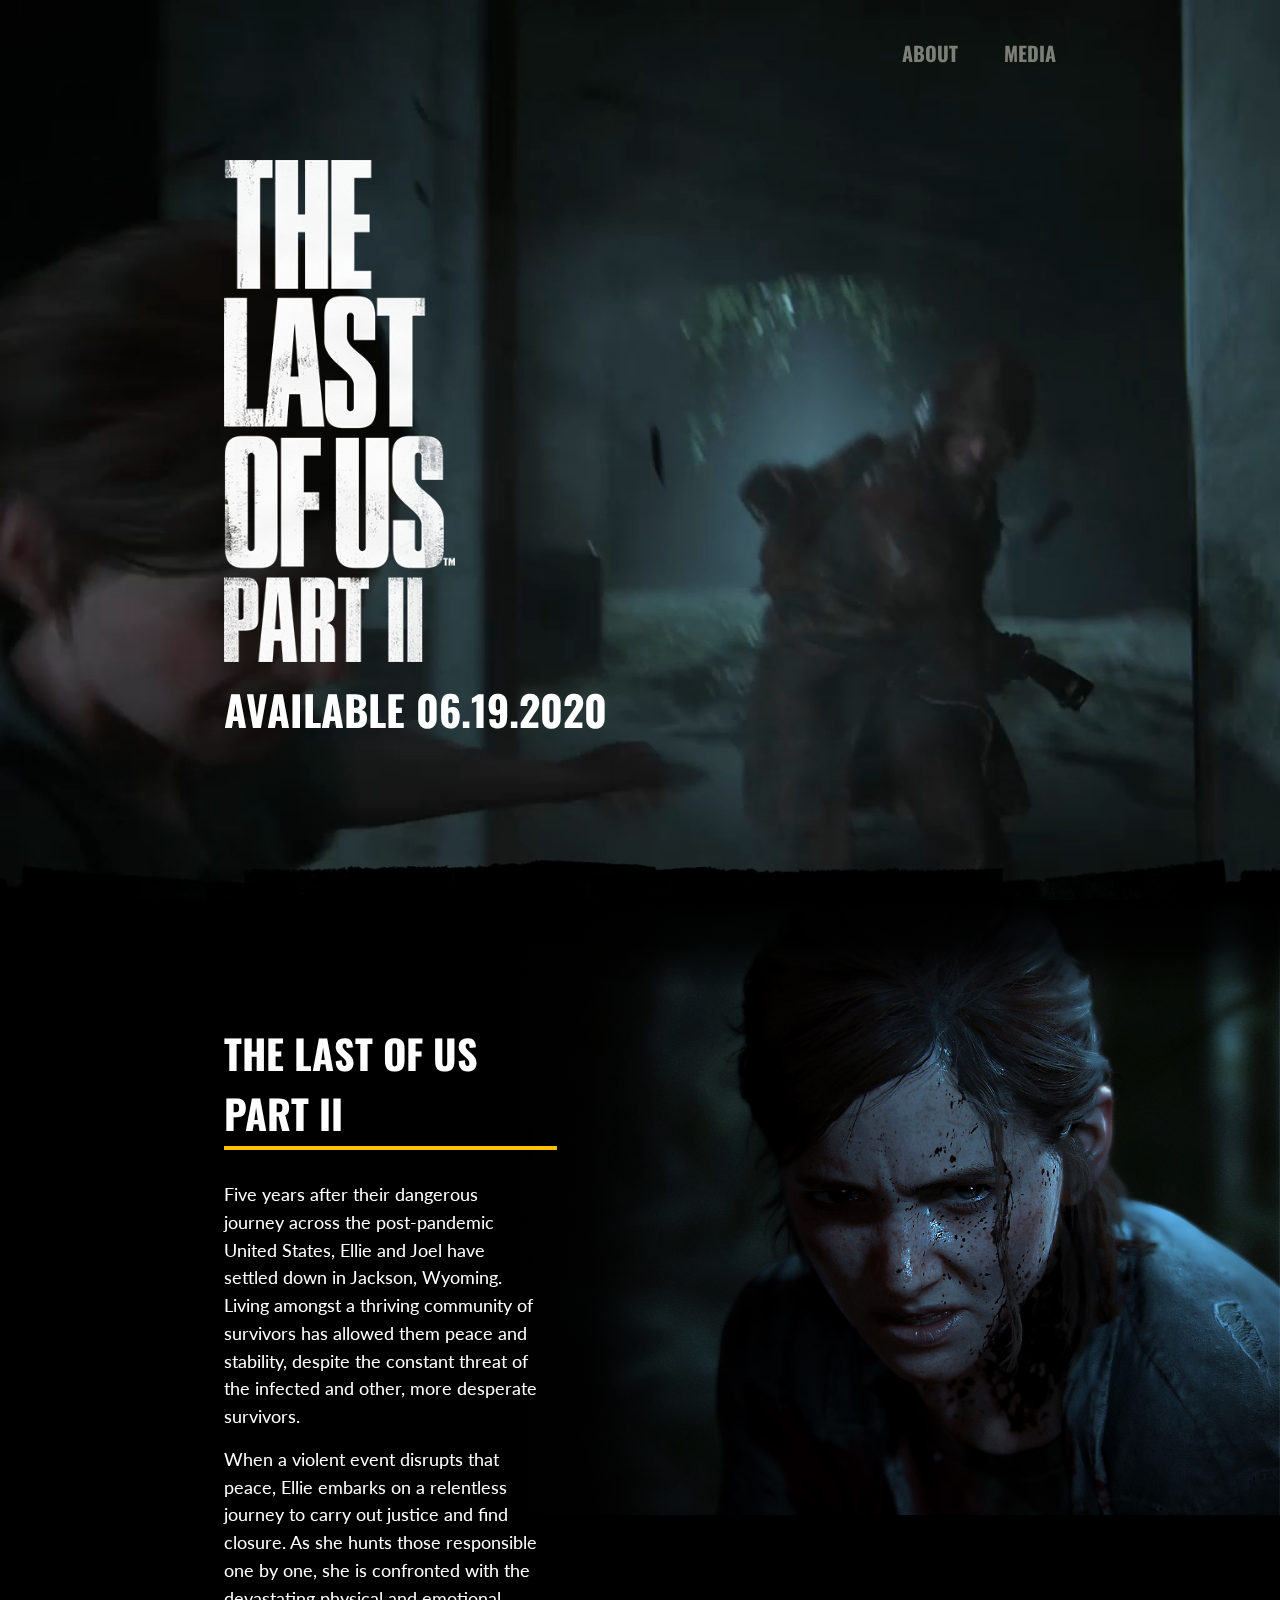
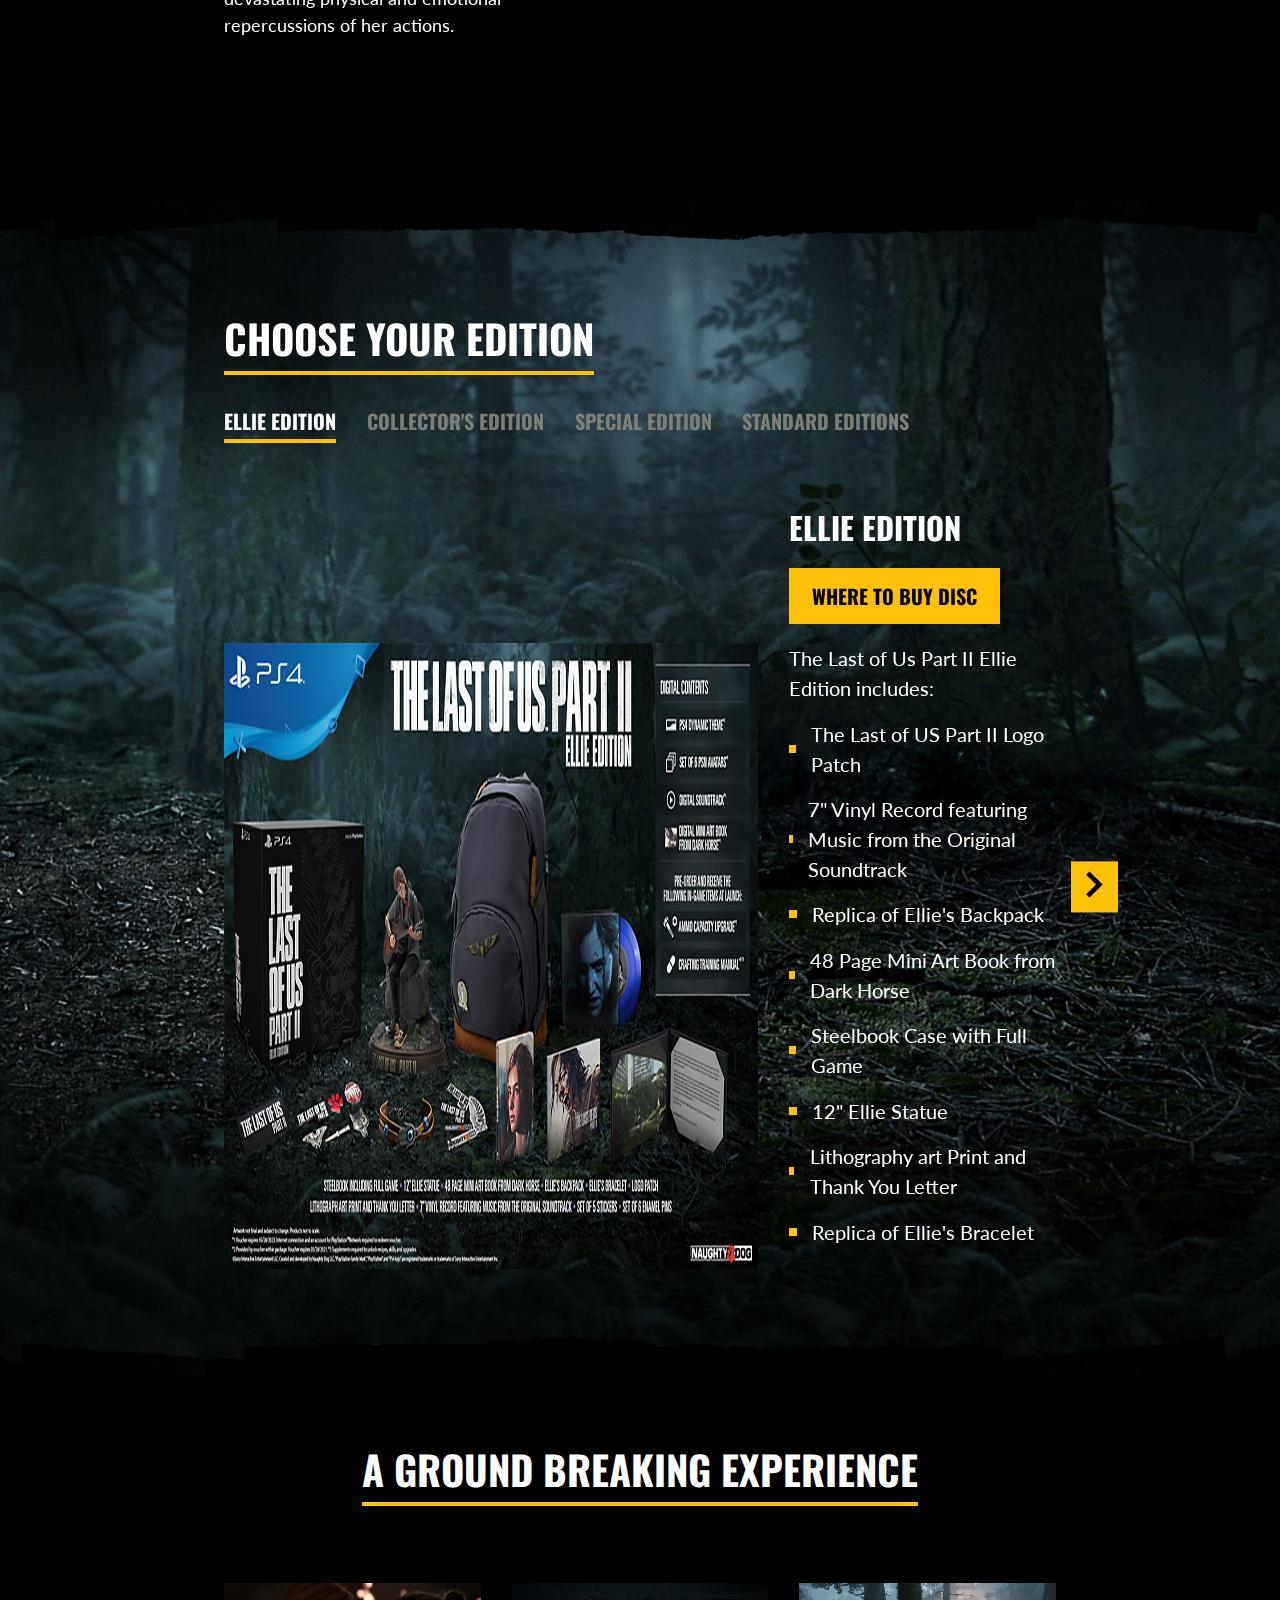
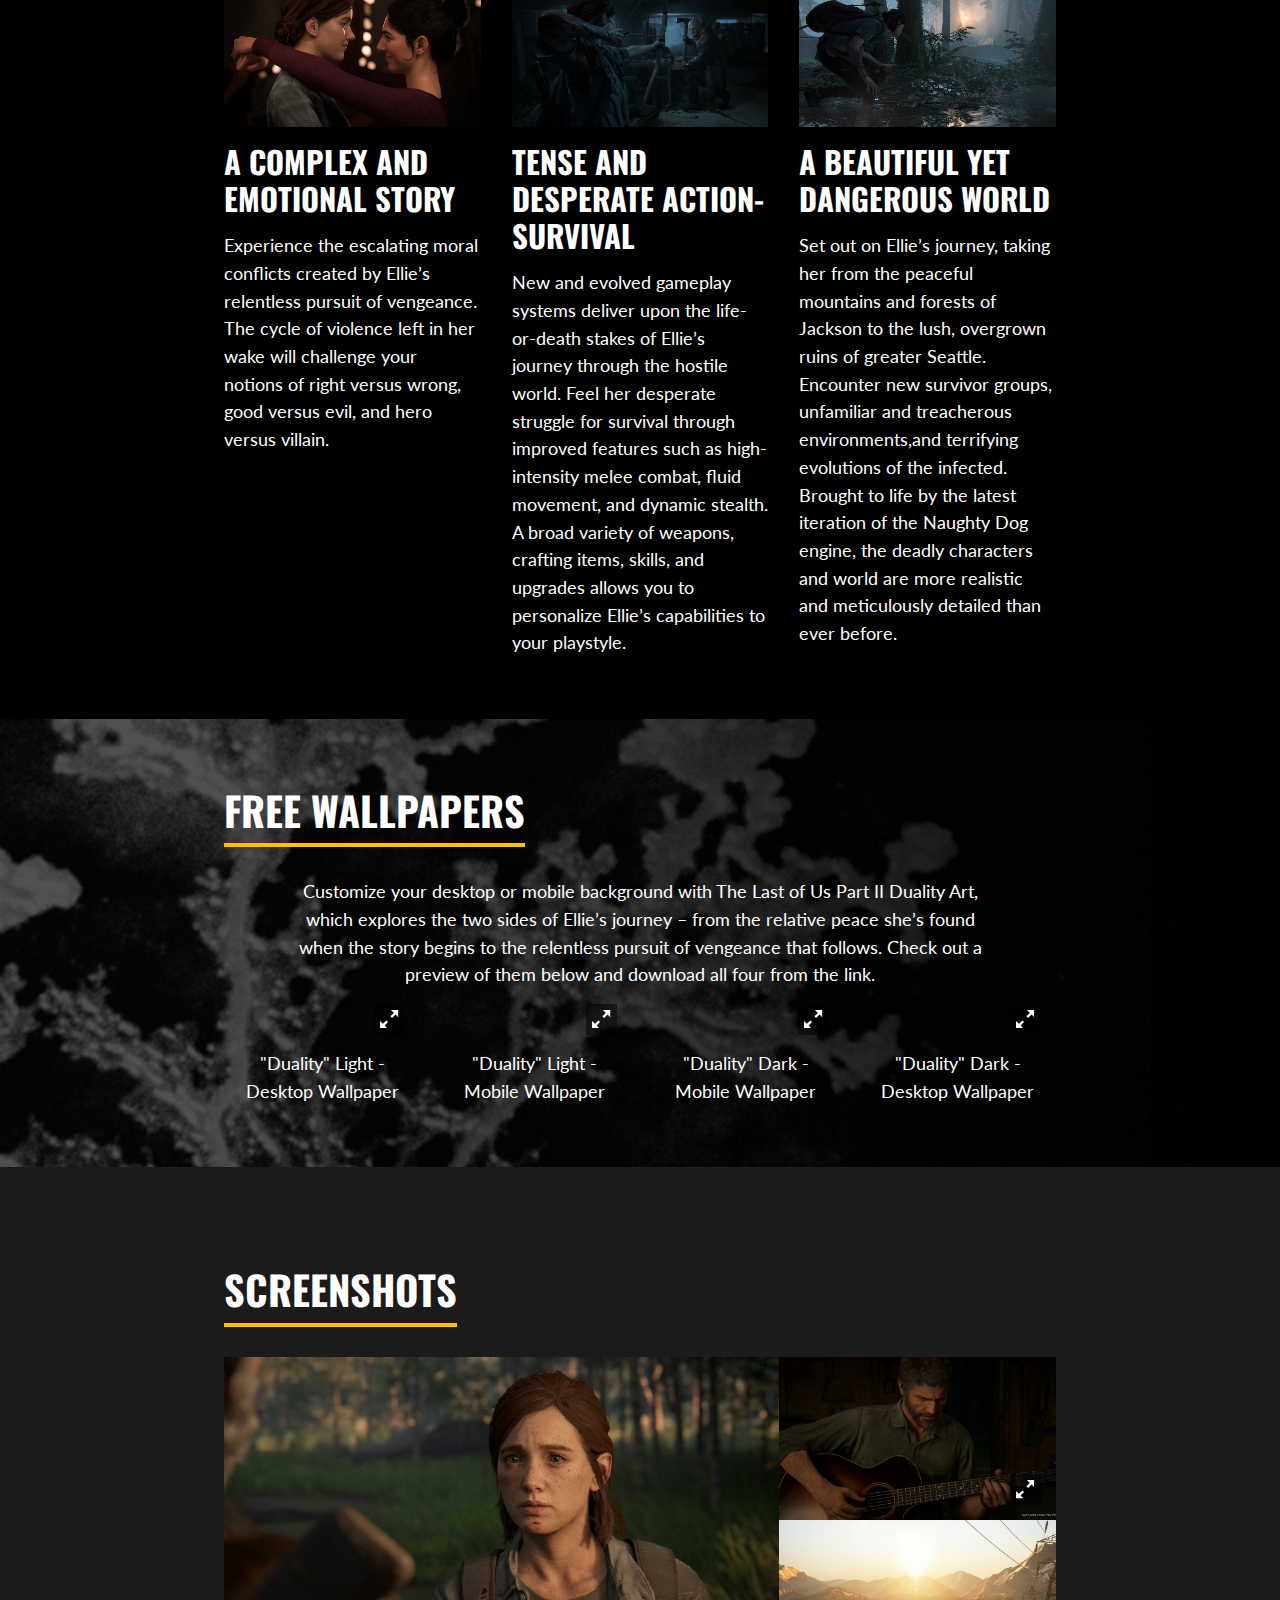
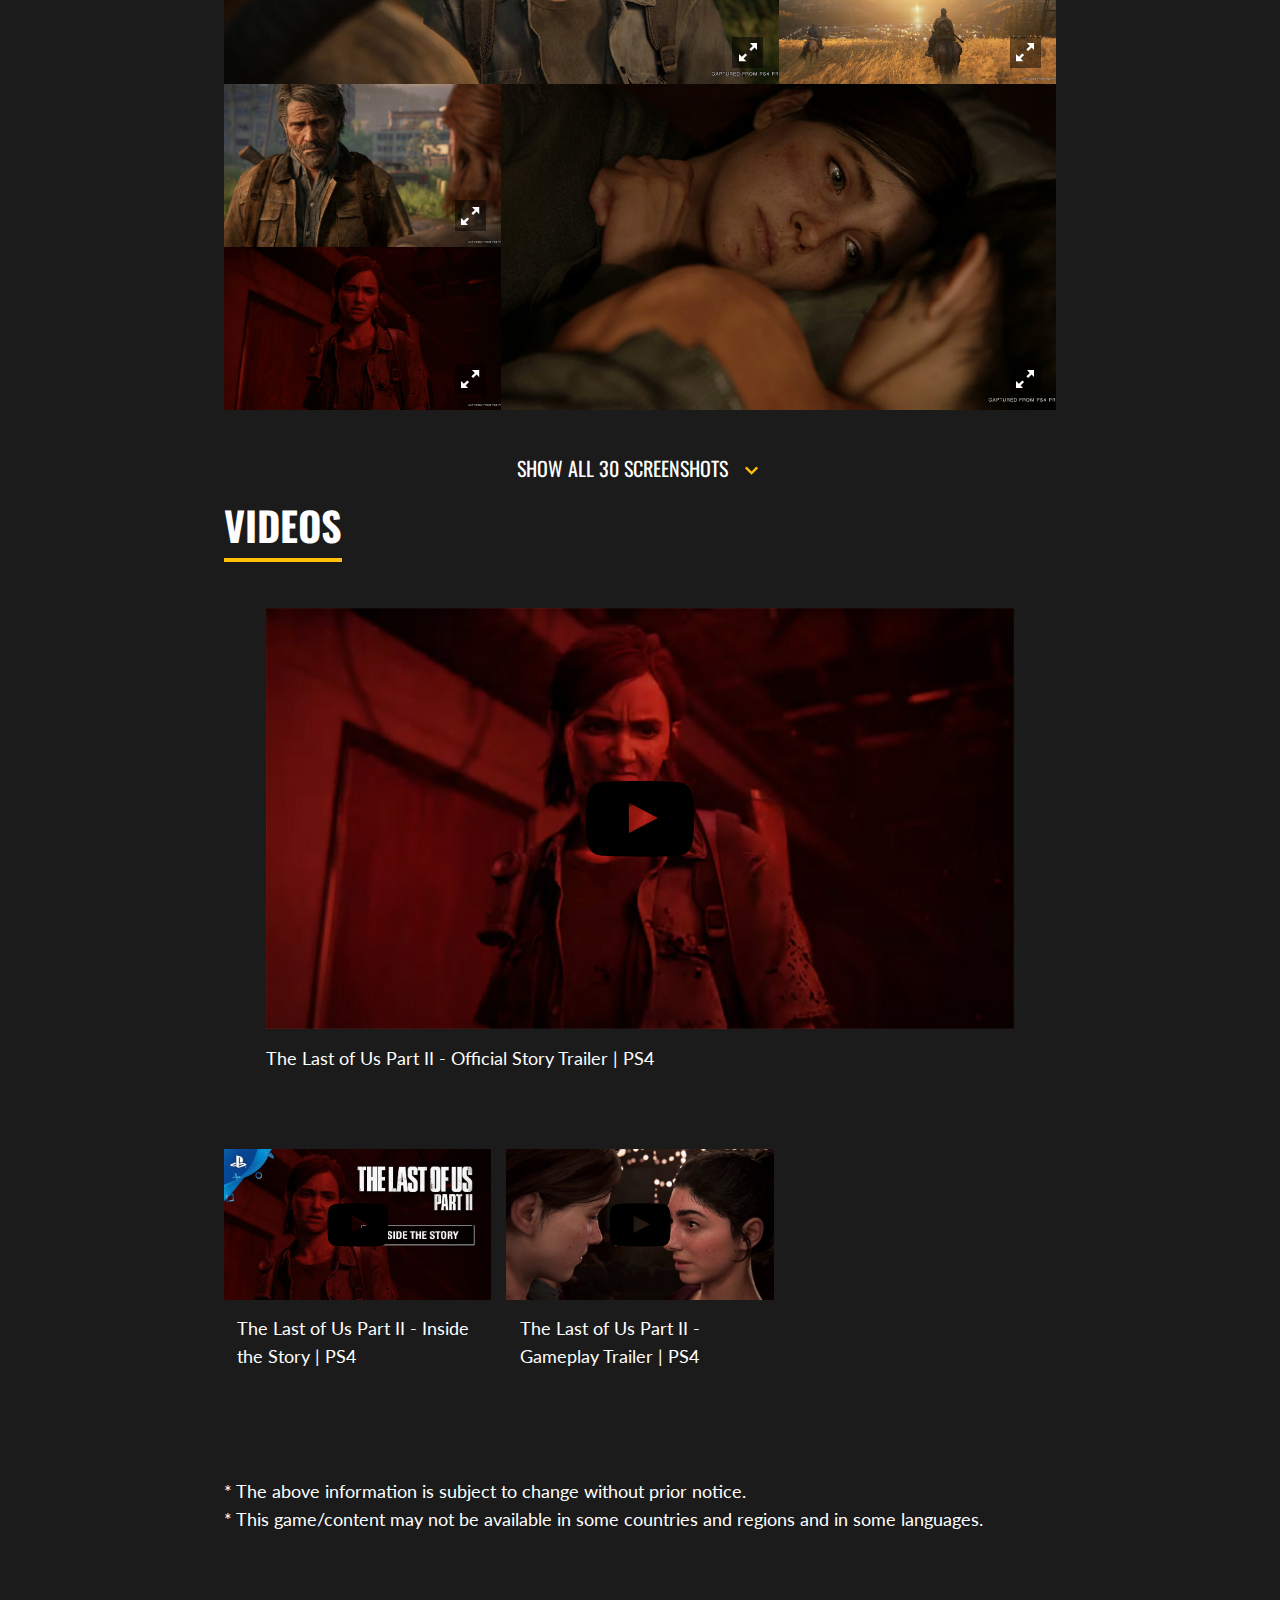
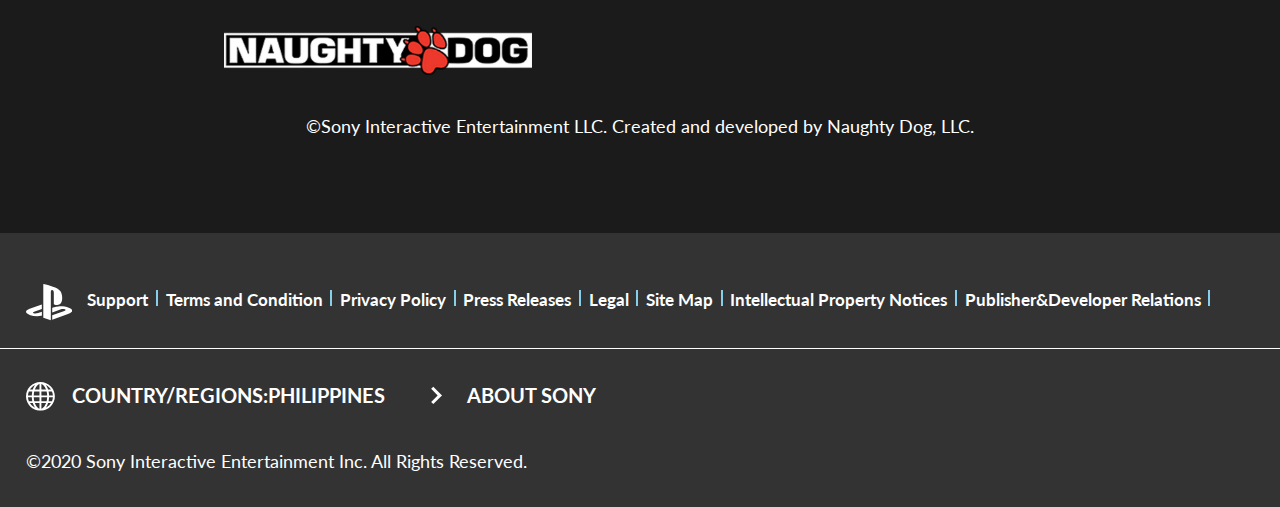
==== commit 11ead965: "modal" ====
--- a/index.html
+++ b/index.html
@@ -9,6 +9,53 @@
     <script src="app.js" defer></script>
 </head>
 <body>
+
+    <!-- MODAL -->
+
+    <div class="modal">
+
+        <button class="slider-btn next next--3">
+            <svg class="icon">
+                <use href="./img/sprites.svg#icon-cheveron-right"></use>
+            </svg>
+        </button>
+        <button class="slider-btn prev prev--3">
+            <svg class="icon">
+                <use href="./img/sprites.svg#icon-cheveron-left"></use>
+            </svg>
+        </button>
+
+        <nav class="modal__nav">
+            <span class="modal__counter">1/30</span>
+            <button class="zoom-out">
+                <svg class="icon">
+                    <use xlink:href='./img/sprites.svg#icon-zoom-out'></use>
+                </svg>
+            </button>
+            <button class="zoom-in">
+                <svg class="icon">
+                    <use xlink:href='./img/sprites.svg#icon-zoom-in'></use>
+                </svg>
+            </button>
+            <button class="fullscreen">
+                <svg class="icon">
+                    <use xlink:href='./img/sprites.svg#icon-fullscreen'></use>
+                </svg>
+            </button>
+            <button class="close">
+                <svg class="icon">
+                    <use xlink:href='./img/sprites.svg#icon-clear'></use>
+                </svg>
+            </button>
+        </nav>
+
+        <div class="modal__cover">
+            <img src="./img/wp-1.jpg" alt="modal photo" class="modal__img">
+        </div>
+    </div>
+
+    <!-- MODAL -->
+
     <nav class="nav">
         <div class="container">
             <img src="./img/nav-logo.png" alt="logo-navi" class="nav__logo">
@@ -17,8 +64,19 @@
                 <li class="nav__item"><a href="#" class="nav__link">ABOUT</a></li>
                 <li class="nav__item"><a href="#" class="nav__link">MEDIA</a></li>
             </ul>
-        </div>
+
+            <button class="menu">
+                <svg class="icon">
+                    <use href="./img/sprites.svg#icon-menu"></use>
+                </svg>
+            </button>
+        </div>
+
     </nav>
+            <div class="nav__overlay">
+                <li class="nav__item"><a href="#" class="nav__link">ABOUT</a></li>
+                <li class="nav__item"><a href="#" class="nav__link">MEDIA</a></li>
+            </div>
 
     <header class="header">
         <video class='header__vid' autoplay muted loop>
@@ -58,12 +116,14 @@
 
         <div class="container">
             <h2 class="title u-mb-2">Choose your edition</h2>
-            <ul class="edition__list u-mb-3">
-                <li class="edition__item pickedEdition">Ellie edition</li>
-                <li class="edition__item">Collector's edition</li>
-                <li class="edition__item">special edition</li>
-                <li class="edition__item">standard editions</li>
-            </ul>
+            <div class="edition-list-container">
+                <ul class="edition__list u-mb-3">
+                    <li class="edition__item pickedEdition">Ellie edition</li>
+                    <li class="edition__item">Collector's edition</li>
+                    <li class="edition__item">special edition</li>
+                    <li class="edition__item">standard editions</li>
+                </ul>
+            </div>
 
             
             <div class="slider">
@@ -169,10 +229,28 @@
     </section>
 
     <section class="story u-py-2">
-        <h2 class="title u- u-mb-3">A ground breaking experience</h2>
-
+        
         <div class="container">
-            <div class="story__slider">       
+            <h2 class="title u- u-mb-3 u-centered">A ground breaking experience</h2>
+
+            <div class="story__indicator">
+                <button class="story__dot currentDot"></button>
+                <button class="story__dot"></button>
+                <button class="story__dot"></button>
+            </div>
+            <button class="slider-btn next next--2">
+                <svg class="icon">
+                    <use href="./img/sprites.svg#icon-cheveron-right"></use>
+                </svg>
+            </button>
+            <button class="slider-btn prev prev--2">
+                <svg class="icon">
+                    <use href="./img/sprites.svg#icon-cheveron-left"></use>
+                </svg>
+            </button>
+            <div class="story__slider">
+                
+
                 <div class="story__item">
                     <div class="story__cover">
                         <img src="./img/story-1.jpg" alt="story photo" class="story__img">
@@ -285,7 +363,7 @@
             <h2 class="title u-mb-2">Screenshots</h2>
 
             <div class="collection u-mb-2">
-                <div class="collection__cover">
+                <div class="collection__cover st-left">
                     <img src="./img/1.jpg" alt="" class="collection__img">
                     <button class="expand">
                         <svg class="icon">
@@ -330,7 +408,7 @@
                         </svg>
                     </button>
                 </div>
-                <div class="collection__cover">
+                <div class="collection__cover st-right">
                     <img src="./img/6.jpg" alt="" class="collection__img">
                     <button class="expand">
                         <svg class="icon">
@@ -339,10 +417,235 @@
                         </svg>
                     </button>
                 </div>
+
+                <!-- CUT OFF -->
+
+                <div class="collection__cover st-left">
+                    <img src="./img/7.jpg" alt="" class="collection__img">
+                    <button class="expand">
+                        <svg class="icon">
+                            <use xlink:href="./img/sprites.svg#icon-enlarge">
+                            </use>
+                        </svg>
+                    </button>
+                </div>
+                <div class="collection__cover">
+                    <img src="./img/8.jpg" alt="" class="collection__img">
+                    <button class="expand">
+                        <svg class="icon">
+                            <use xlink:href="./img/sprites.svg#icon-enlarge">
+                            </use>
+                        </svg>
+                    </button>
+                </div>
+                <div class="collection__cover">
+                    <img src="./img/9.jpg" alt="" class="collection__img">
+                    <button class="expand">
+                        <svg class="icon">
+                            <use xlink:href="./img/sprites.svg#icon-enlarge">
+                            </use>
+                        </svg>
+                    </button>
+                </div>
+                <div class="collection__cover">
+                    <img src="./img/10.jpg" alt="" class="collection__img">
+                    <button class="expand">
+                        <svg class="icon">
+                            <use xlink:href="./img/sprites.svg#icon-enlarge">
+                            </use>
+                        </svg>
+                    </button>
+                </div>
+                <div class="collection__cover">
+                    <img src="./img/11.jpg" alt="" class="collection__img">
+                    <button class="expand">
+                        <svg class="icon">
+                            <use xlink:href="./img/sprites.svg#icon-enlarge">
+                            </use>
+                        </svg>
+                    </button>
+                </div>
+                <div class="collection__cover st-right">
+                    <img src="./img/12.jpg" alt="" class="collection__img">
+                    <button class="expand">
+                        <svg class="icon">
+                            <use xlink:href="./img/sprites.svg#icon-enlarge">
+                            </use>
+                        </svg>
+                    </button>
+                </div>
+
+                <div class="collection__cover st-left">
+                    <img src="./img/13.jpg" alt="" class="collection__img">
+                    <button class="expand">
+                        <svg class="icon">
+                            <use xlink:href="./img/sprites.svg#icon-enlarge">
+                            </use>
+                        </svg>
+                    </button>
+                </div>
+                <div class="collection__cover">
+                    <img src="./img/14.jpg" alt="" class="collection__img">
+                    <button class="expand">
+                        <svg class="icon">
+                            <use xlink:href="./img/sprites.svg#icon-enlarge">
+                            </use>
+                        </svg>
+                    </button>
+                </div>
+                <div class="collection__cover">
+                    <img src="./img/15.jpg" alt="" class="collection__img">
+                    <button class="expand">
+                        <svg class="icon">
+                            <use xlink:href="./img/sprites.svg#icon-enlarge">
+                            </use>
+                        </svg>
+                    </button>
+                </div>
+                <div class="collection__cover">
+                    <img src="./img/16.jpg" alt="" class="collection__img">
+                    <button class="expand">
+                        <svg class="icon">
+                            <use xlink:href="./img/sprites.svg#icon-enlarge">
+                            </use>
+                        </svg>
+                    </button>
+                </div>
+                <div class="collection__cover">
+                    <img src="./img/17.jpg" alt="" class="collection__img">
+                    <button class="expand">
+                        <svg class="icon">
+                            <use xlink:href="./img/sprites.svg#icon-enlarge">
+                            </use>
+                        </svg>
+                    </button>
+                </div>
+                <div class="collection__cover st-right">
+                    <img src="./img/18.jpg" alt="" class="collection__img">
+                    <button class="expand">
+                        <svg class="icon">
+                            <use xlink:href="./img/sprites.svg#icon-enlarge">
+                            </use>
+                        </svg>
+                    </button>
+                </div>
+
+                <div class="collection__cover st-left">
+                    <img src="./img/19.jpg" alt="" class="collection__img">
+                    <button class="expand">
+                        <svg class="icon">
+                            <use xlink:href="./img/sprites.svg#icon-enlarge">
+                            </use>
+                        </svg>
+                    </button>
+                </div>
+                <div class="collection__cover">
+                    <img src="./img/20.jpg" alt="" class="collection__img">
+                    <button class="expand">
+                        <svg class="icon">
+                            <use xlink:href="./img/sprites.svg#icon-enlarge">
+                            </use>
+                        </svg>
+                    </button>
+                </div>
+                <div class="collection__cover">
+                    <img src="./img/21.jpg" alt="" class="collection__img">
+                    <button class="expand">
+                        <svg class="icon">
+                            <use xlink:href="./img/sprites.svg#icon-enlarge">
+                            </use>
+                        </svg>
+                    </button>
+                </div>
+                <div class="collection__cover">
+                    <img src="./img/22.jpg" alt="" class="collection__img">
+                    <button class="expand">
+                        <svg class="icon">
+                            <use xlink:href="./img/sprites.svg#icon-enlarge">
+                            </use>
+                        </svg>
+                    </button>
+                </div>
+                <div class="collection__cover">
+                    <img src="./img/23.jpg" alt="" class="collection__img">
+                    <button class="expand">
+                        <svg class="icon">
+                            <use xlink:href="./img/sprites.svg#icon-enlarge">
+                            </use>
+                        </svg>
+                    </button>
+                </div>
+                <div class="collection__cover st-right">
+                    <img src="./img/24.jpg" alt="" class="collection__img">
+                    <button class="expand">
+                        <svg class="icon">
+                            <use xlink:href="./img/sprites.svg#icon-enlarge">
+                            </use>
+                        </svg>
+                    </button>
+                </div>
+                
+                <div class="collection__cover st-left">
+                    <img src="./img/25.jpg" alt="" class="collection__img">
+                    <button class="expand">
+                        <svg class="icon">
+                            <use xlink:href="./img/sprites.svg#icon-enlarge">
+                            </use>
+                        </svg>
+                    </button>
+                </div>
+                <div class="collection__cover">
+                    <img src="./img/26.jpg" alt="" class="collection__img">
+                    <button class="expand">
+                        <svg class="icon">
+                            <use xlink:href="./img/sprites.svg#icon-enlarge">
+                            </use>
+                        </svg>
+                    </button>
+                </div>
+                <div class="collection__cover">
+                    <img src="./img/27.jpg" alt="" class="collection__img">
+                    <button class="expand">
+                        <svg class="icon">
+                            <use xlink:href="./img/sprites.svg#icon-enlarge">
+                            </use>
+                        </svg>
+                    </button>
+                </div>
+                <div class="collection__cover">
+                    <img src="./img/28.jpg" alt="" class="collection__img">
+                    <button class="expand">
+                        <svg class="icon">
+                            <use xlink:href="./img/sprites.svg#icon-enlarge">
+                            </use>
+                        </svg>
+                    </button>
+                </div>
+                <div class="collection__cover">
+                    <img src="./img/29.jpg" alt="" class="collection__img">
+                    <button class="expand">
+                        <svg class="icon">
+                            <use xlink:href="./img/sprites.svg#icon-enlarge">
+                            </use>
+                        </svg>
+                    </button>
+                </div>
+                <div class="collection__cover st-right">
+                    <img src="./img/30.jpg" alt="" class="collection__img">
+                    <button class="expand">
+                        <svg class="icon">
+                            <use xlink:href="./img/sprites.svg#icon-enlarge">
+                            </use>
+                        </svg>
+                    </button>
+                </div>
+
+
+                
             </div>
 
             <button class="screenshots__btn">
-                Show all <span class="screenshots__count"> 30 </span> screenshots
+                Show all 30 screenshots
                 <svg class="icon">
                     <use xlink:href="./img/sprites.svg#icon-cheveron-down"></use>
                 </svg>
@@ -369,7 +672,7 @@
                             <use xlink:href="./img/sprites.svg#icon-youtube"></use>
                         </svg>
                     </div>
-                    <p class="desc">The Last of Us Part II - Official Story Trailer | PS4
+                    <p class="desc">The Last of Us Part II - Inside the Story | PS4
                     </p>
                 </div>
                 <div class="trailer">
@@ -379,7 +682,7 @@
                             <use xlink:href="./img/sprites.svg#icon-youtube"></use>
                         </svg>
                     </div>
-                    <p class="desc">The Last of Us Part II - Official Story Trailer | PS4
+                    <p class="desc">The Last of Us Part II - Gameplay Trailer | PS4
                     </p>
                 </div>
         
@@ -392,7 +695,7 @@
                 <img src="./img/logo.png" alt="" class="logo__img">
             </a>
 
-            <p class="desc u-centered">
+            <p class="desc u-centered note">
                 ©Sony Interactive Entertainment LLC. Created and developed by Naughty Dog, LLC.
             </p>
         </div>
--- a/css/style.css
+++ b/css/style.css
@@ -15,11 +15,18 @@
   font-size: calc(1vh + 0.5vw);
 }
 
+@media only screen and (max-width: 700px) {
+  html {
+    font-size: 13px;
+  }
+}
+
 body {
   font-family: 'Lato',sans-serif;
   line-height: 1.5;
   color: white;
   font-size: 1.3rem;
+  position: relative;
 }
 
 h1, h2, h3, h4, h5 {
@@ -56,6 +63,10 @@
   height: 3rem;
 }
 
+svg {
+  pointer-events: none;
+}
+
 .u-py-1 {
   padding: 2rem 0;
 }
@@ -117,8 +128,20 @@
 }
 
 .container {
-  max-width: 900px;
+  max-width: 65%;
   margin: 0 auto;
+}
+
+@media only screen and (max-width: 900px) {
+  .container {
+    max-width: 70%;
+  }
+}
+
+@media only screen and (max-width: 700px) {
+  .container {
+    max-width: 90%;
+  }
 }
 
 .u-centered {
@@ -147,6 +170,12 @@
   padding-bottom: 0.2rem;
   text-transform: uppercase;
   display: inline-block;
+}
+
+@media only screen and (max-width: 700px) {
+  .title {
+    font-size: 2.3rem;
+  }
 }
 
 .title-2 {
@@ -205,6 +234,18 @@
      object-position: left;
 }
 
+@media only screen and (max-width: 900px) {
+  .header__img {
+    width: 20rem;
+  }
+}
+
+@media only screen and (max-width: 700px) {
+  .header__img {
+    width: 15rem;
+  }
+}
+
 .header__date {
   text-transform: uppercase;
   font-size: 2.7rem;
@@ -220,6 +261,7 @@
   z-index: 100;
   -webkit-transition: 300ms ease;
   transition: 300ms ease;
+  overflow: hidden;
 }
 
 .nav .container {
@@ -235,6 +277,12 @@
           justify-content: space-between;
 }
 
+@media only screen and (max-width: 700px) {
+  .nav .container {
+    padding: 2rem;
+  }
+}
+
 .nav__logo {
   width: 8rem;
   height: auto;
@@ -249,6 +297,12 @@
   display: flex;
 }
 
+@media only screen and (max-width: 700px) {
+  .nav__list {
+    display: none;
+  }
+}
+
 .nav__link {
   margin-left: 3rem;
   font-size: 1.3rem;
@@ -261,9 +315,54 @@
   color: #fec107;
 }
 
+.nav .menu {
+  display: none;
+}
+
+.nav .menu .icon {
+  fill: #7c7e78;
+  width: 2rem;
+}
+
+@media only screen and (max-width: 700px) {
+  .nav .menu {
+    display: block;
+  }
+}
+
+.nav__overlay {
+  position: fixed;
+  height: 100vh;
+  background-color: rgba(0, 0, 0, 0.9);
+  width: 100%;
+  top: 0;
+  left: 0;
+  display: -ms-grid;
+  display: grid;
+  justify-items: center;
+  -webkit-box-align: start;
+      -ms-flex-align: start;
+          align-items: start;
+  -ms-flex-line-pack: start;
+      align-content: start;
+  padding-top: 12vh;
+  -webkit-transform: translateX(-100%);
+          transform: translateX(-100%);
+  -webkit-transition: 500ms;
+  transition: 500ms;
+  text-align: center;
+  z-index: 99;
+}
+
+.nav__overlay .nav__link {
+  color: #fec107;
+  text-align: center;
+  margin: 0;
+}
+
 .intro {
   position: relative;
-  height: 100vh;
+  min-height: 100vh;
 }
 
 .intro::before {
@@ -295,6 +394,26 @@
   top: 0;
   right: 0;
   width: 60%;
+}
+
+@media only screen and (max-width: 900px) {
+  .intro__cover {
+    position: static;
+    width: 100%;
+    height: 85vh;
+  }
+}
+
+@media only screen and (max-width: 700px) {
+  .intro__cover {
+    height: 65vh;
+  }
+}
+
+@media only screen and (max-width: 400px) {
+  .intro__cover {
+    height: 35vh;
+  }
 }
 
 .intro__cover::before {
@@ -314,9 +433,24 @@
   display: block;
 }
 
+@media only screen and (max-width: 900px) {
+  .intro__img {
+    position: absolute;
+    top: 0;
+    left: 0;
+    height: auto;
+  }
+}
+
 .intro__text {
   position: relative;
   width: 40%;
+}
+
+@media only screen and (max-width: 900px) {
+  .intro__text {
+    width: 100%;
+  }
 }
 
 .intro .desc {
@@ -330,10 +464,28 @@
   background-size: cover;
 }
 
+@media only screen and (max-width: 900px) {
+  .edition {
+    background-image: none;
+  }
+}
+
 .edition__list {
   display: -webkit-box;
   display: -ms-flexbox;
   display: flex;
+  -webkit-transition: 300ms;
+  transition: 300ms;
+}
+
+@media only screen and (max-width: 700px) {
+  .edition__list {
+    height: 6vh;
+    position: relative;
+    display: -webkit-inline-box;
+    display: -ms-inline-flexbox;
+    display: inline-flex;
+  }
 }
 
 .edition__item {
@@ -347,6 +499,15 @@
   padding-bottom: 3px;
 }
 
+@media only screen and (max-width: 700px) {
+  .edition__item {
+    display: inline-block;
+    width: -webkit-max-content;
+    width: -moz-max-content;
+    width: max-content;
+  }
+}
+
 .edition__item:hover {
   color: white;
 }
@@ -360,6 +521,12 @@
   height: 85vh;
   width: 100%;
   overflow: hidden;
+}
+
+@media only screen and (max-width: 900px) {
+  .edition__slider {
+    height: 100vh;
+  }
 }
 
 .edition__slide {
@@ -383,6 +550,19 @@
   transition: 500ms ease-in;
 }
 
+@media only screen and (max-width: 900px) {
+  .edition__slide {
+    -ms-grid-columns: 1fr;
+        grid-template-columns: 1fr;
+    -ms-grid-rows: auto 1fr;
+        grid-template-rows: auto 1fr;
+    grid-gap: 2rem;
+        grid-template-areas: "cover"+ "cont"+ "list";
+  }
+}
+
 .edition__img {
   width: 100%;
   height: 100%;
@@ -408,6 +588,12 @@
   grid-area: list;
   height: 80vh;
   overflow-y: scroll;
+}
+
+@media only screen and (max-width: 900px) {
+  .edition__features {
+    height: 50vh;
+  }
 }
 
 .edition__features > *:not(:last-child) {
@@ -453,11 +639,29 @@
   background-color: transparent;
 }
 
+.edition-list-container {
+  overflow: hidden;
+}
+
+.story .container {
+  position: relative;
+}
+
 .story .title {
   position: relative;
   left: 50%;
   -webkit-transform: translateX(-50%);
           transform: translateX(-50%);
+}
+
+@media only screen and (max-width: 400px) {
+  .story .title {
+    left: 0;
+    -webkit-transform: translateX(0);
+            transform: translateX(0);
+    position: static;
+    text-align: left;
+  }
 }
 
 .story__slider {
@@ -466,6 +670,16 @@
   -ms-grid-columns: (1fr)[3];
       grid-template-columns: repeat(3, 1fr);
   grid-gap: 2rem;
+  position: relative;
+}
+
+@media only screen and (max-width: 900px) {
+  .story__slider {
+    -ms-grid-columns: 1fr;
+        grid-template-columns: 1fr;
+    height: 70vh;
+    overflow: hidden;
+  }
 }
 
 .story__cover {
@@ -492,6 +706,46 @@
   transition: 300ms;
 }
 
+@media only screen and (max-width: 900px) {
+  .story__item {
+    width: 100%;
+    position: absolute;
+    -webkit-transition: 500ms;
+    transition: 500ms;
+  }
+}
+
+.story button {
+  display: none;
+}
+
+@media only screen and (max-width: 900px) {
+  .story button {
+    display: block;
+  }
+}
+
+@media only screen and (max-width: 700px) {
+  .story button {
+    top: 40%;
+  }
+}
+
+.story__indicator {
+  display: -webkit-box;
+  display: -ms-flexbox;
+  display: flex;
+  margin-bottom: 1rem;
+}
+
+.story__dot {
+  display: inline-block;
+  width: 10px;
+  height: 10px;
+  background-color: #6c5100;
+  margin-right: 5px;
+}
+
 .wallpapers {
   background-image: url(/img/bg-2.jpg);
   background-position: center;
@@ -501,6 +755,12 @@
 .wallpapers .desc {
   width: 85%;
   margin: 0 auto;
+}
+
+@media only screen and (max-width: 700px) {
+  .wallpapers .desc {
+    width: 95%;
+  }
 }
 
 .gallery {
@@ -512,6 +772,14 @@
   -webkit-box-align: center;
       -ms-flex-align: center;
           align-items: center;
+}
+
+@media only screen and (max-width: 700px) {
+  .gallery {
+    -ms-grid-columns: 1fr;
+        grid-template-columns: 1fr;
+    grid-gap: 4rem;
+  }
 }
 
 .gallery__item {
@@ -581,6 +849,14 @@
   -ms-grid-columns: (1fr)[3];
       grid-template-columns: repeat(3, 1fr);
       grid-template-areas: repeat(4, auto);
+  grid-auto-flow: dense;
+}
+
+@media only screen and (max-width: 700px) {
+  .collection {
+    -ms-grid-columns: 1fr;
+        grid-template-columns: 1fr;
+  }
 }
 
 .collection__cover {
@@ -594,12 +870,38 @@
           transform: scale(1.2);
 }
 
-.collection__cover:first-child {
+@media only screen and (max-width: 700px) {
+  .collection__cover:nth-child(even) {
+    display: none;
+  }
+}
+
+.collection__img {
+  width: 100%;
+  height: 100%;
+  -o-object-fit: cover;
+     object-fit: cover;
+}
+
+@media only screen and (max-width: 700px) {
+  .screenshots .container .desc {
+    font-size: 1rem;
+  }
+}
+
+.st-left {
   grid-column: span 2;
   grid-row: span 2;
 }
 
-.collection__cover:last-child {
+@media only screen and (max-width: 700px) {
+  .st-left {
+    grid-column: span 1;
+    grid-row: span 1;
+  }
+}
+
+.st-right {
   -ms-grid-column: 2;
   -ms-grid-column-span: 2;
   grid-column: 2/span 2;
@@ -608,11 +910,11 @@
   grid-row: 3 /span 2;
 }
 
-.collection__img {
-  width: 100%;
-  height: 100%;
-  -o-object-fit: cover;
-     object-fit: cover;
+@media only screen and (max-width: 700px) {
+  .st-right {
+    grid-column: span 1;
+    grid-row: span 1;
+  }
 }
 
 .footer {
@@ -634,6 +936,12 @@
   margin-right: 1rem;
 }
 
+@media only screen and (max-width: 700px) {
+  .footer__logo {
+    display: none;
+  }
+}
+
 .footer__list {
   display: -webkit-inline-box;
   display: -ms-inline-flexbox;
@@ -641,6 +949,12 @@
   -webkit-box-align: center;
       -ms-flex-align: center;
           align-items: center;
+  -ms-flex-wrap: wrap;
+      flex-wrap: wrap;
+}
+
+.footer__item {
+  margin-bottom: 1rem;
 }
 
 .footer__item::after {
@@ -652,12 +966,25 @@
   margin: 0 0.5rem;
 }
 
+@media only screen and (max-width: 700px) {
+  .footer__item::after {
+    vertical-align: middle;
+  }
+}
+
 .footer__link {
   font-size: 1.1rem;
+  font-weight: bold;
 }
 
 .footer__link:hover {
   color: skyblue;
+}
+
+@media only screen and (max-width: 700px) {
+  .footer__link {
+    font-weight: 300;
+  }
 }
 
 .footer__bottom {
@@ -693,8 +1020,21 @@
   height: 2rem;
 }
 
+@media only screen and (max-width: 700px) {
+  .footer .sony {
+    display: none;
+  }
+}
+
 .footer .desc {
   padding: 0 2%;
+}
+
+@media only screen and (max-width: 700px) {
+  .footer .desc {
+    font-size: 1rem;
+    text-align: center;
+  }
 }
 
 .btn {
@@ -733,12 +1073,45 @@
           transform: translateY(-50%);
 }
 
+@media only screen and (max-width: 700px) {
+  .slider-btn {
+    top: 12%;
+    z-index: 10;
+  }
+}
+
 .next {
   right: -4rem;
 }
 
+@media only screen and (max-width: 700px) {
+  .next {
+    right: 0;
+  }
+}
+
+.next--3 {
+  width: 4rem;
+  height: 4rem;
+  right: 2rem;
+  display: none;
+}
+
 .prev {
   left: -4rem;
+}
+
+@media only screen and (max-width: 700px) {
+  .prev {
+    left: 0rem;
+  }
+}
+
+.prev--3 {
+  width: 4rem;
+  height: 4rem;
+  left: 2rem;
+  display: none;
 }
 
 .expand {
@@ -787,6 +1160,13 @@
   display: block;
 }
 
+@media only screen and (max-width: 700px) {
+  .trailer__img,
+  .trailer .desc {
+    width: 100%;
+  }
+}
+
 .trailer .icon {
   position: absolute;
   top: 50%;
@@ -795,6 +1175,15 @@
           transform: translate(-50%, -50%);
   width: 7rem;
   height: 7rem;
+  -webkit-transition: 300ms;
+  transition: 300ms;
+}
+
+@media only screen and (max-width: 700px) {
+  .trailer .icon {
+    width: 4rem;
+    height: 4rem;
+  }
 }
 
 .mini-trailer {
@@ -805,6 +1194,13 @@
   grid-gap: 1rem;
 }
 
+@media only screen and (max-width: 700px) {
+  .mini-trailer {
+    -ms-grid-columns: 1fr;
+        grid-template-columns: 1fr;
+  }
+}
+
 .mini-trailer .trailer__img {
   width: 100%;
 }
@@ -822,6 +1218,59 @@
   width: 20rem;
 }
 
+.modal {
+  position: fixed;
+  width: 100%;
+  height: 100vh;
+  background-color: #7c7e78;
+  z-index: 1000;
+  -webkit-transform: scale(0);
+          transform: scale(0);
+  -webkit-transition: 500ms;
+  transition: 500ms;
+}
+
+.modal__nav {
+  height: 8vh;
+  display: -webkit-box;
+  display: -ms-flexbox;
+  display: flex;
+  -webkit-box-align: center;
+      -ms-flex-align: center;
+          align-items: center;
+  padding: 0 2rem;
+  background-color: rgba(0, 0, 0, 0.9);
+}
+
+.modal__counter {
+  margin-right: auto;
+}
+
+.modal button {
+  margin-left: 1rem;
+}
+
+.modal .icon {
+  width: 2rem;
+  height: 2rem;
+  fill: #7c7e78;
+}
+
+.modal__cover {
+  width: 80%;
+  height: 100%;
+  margin: 0 auto;
+}
+
+.modal__img {
+  width: 100%;
+  height: 100%;
+  -o-object-fit: cover;
+     object-fit: cover;
+  display: block;
+  margin: 0 auto;
+}
+
 .showNavi {
   background-color: rgba(0, 0, 0, 0.9);
 }
@@ -834,4 +1283,22 @@
   border-color: #fec107;
   color: white;
 }
+
+.slideInOverlay {
+  -webkit-transform: translateX(0);
+          transform: translateX(0);
+}
+
+.currentDot {
+  background-color: #fec107;
+}
+
+.showScreenshot {
+  display: block !important;
+}
+
+.showModal {
+  -webkit-transform: scale(1);
+          transform: scale(1);
+}
 /*# sourceMappingURL=style.css.map */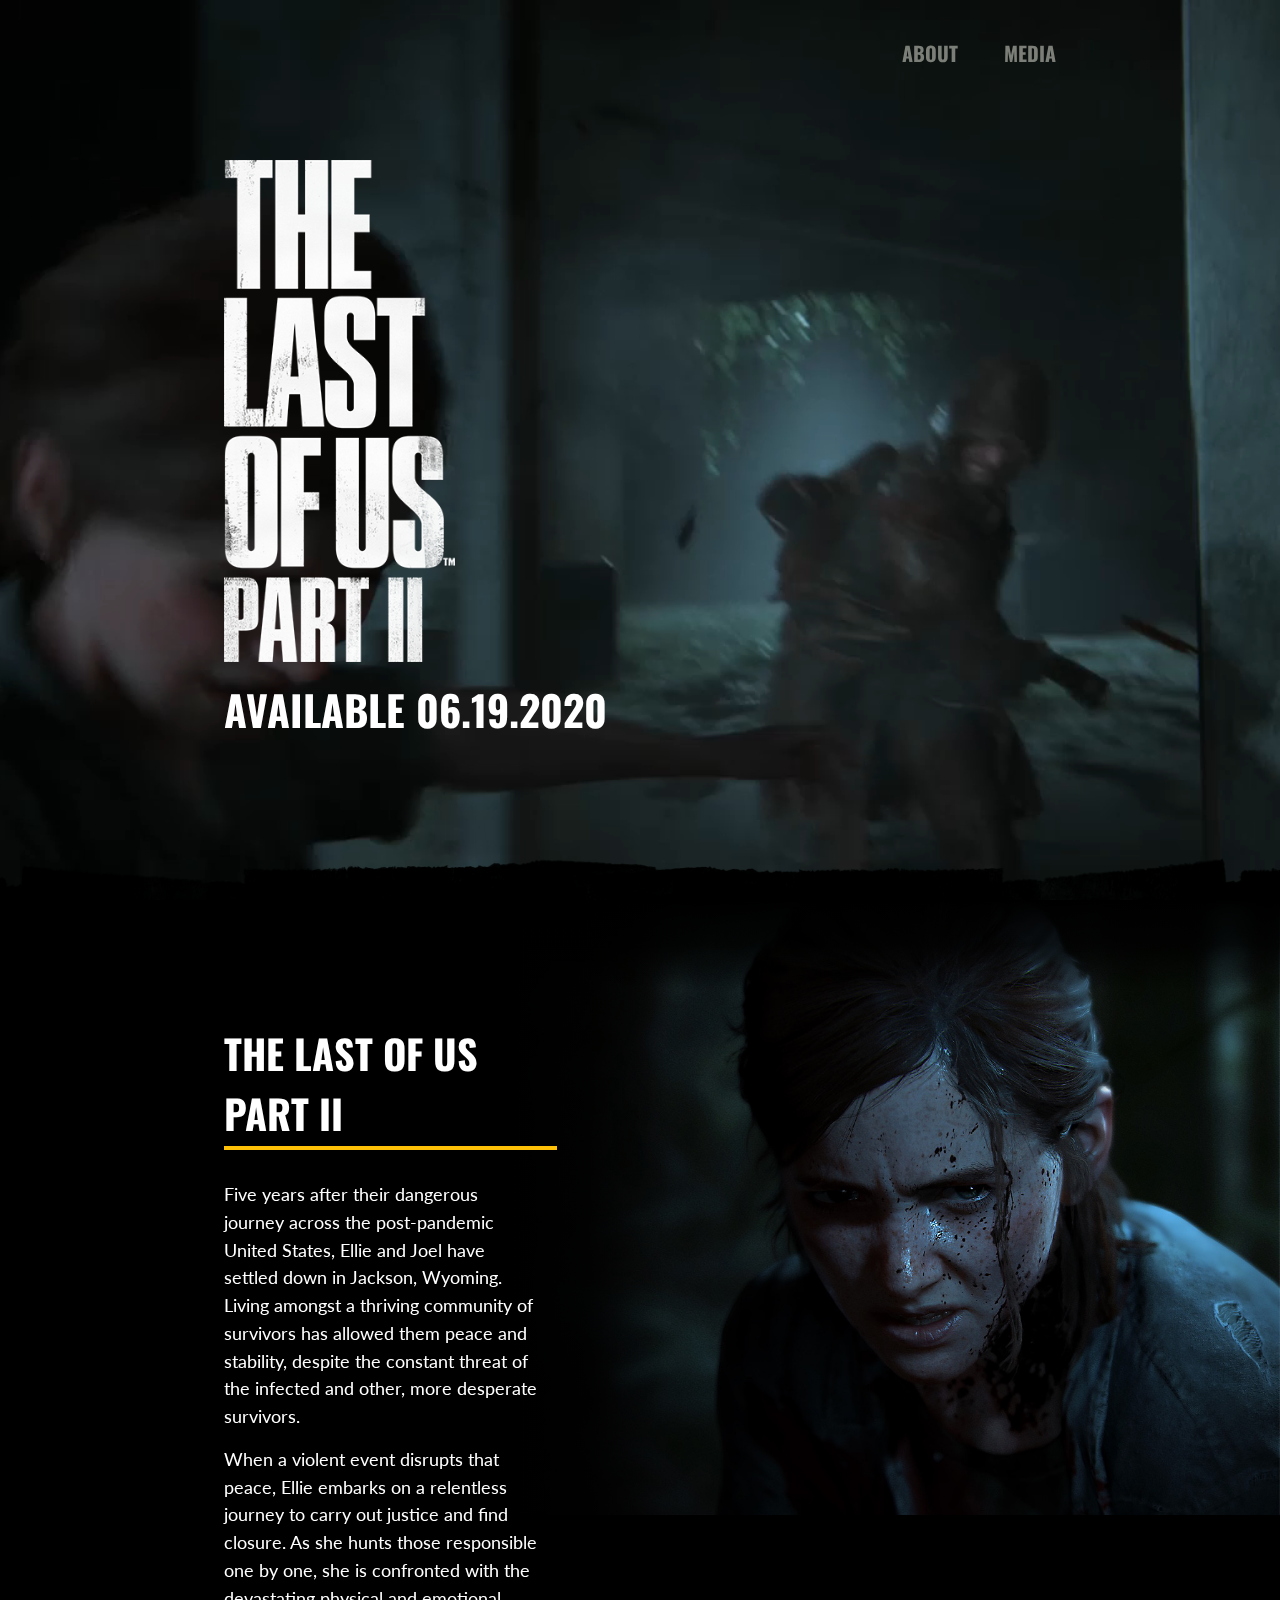
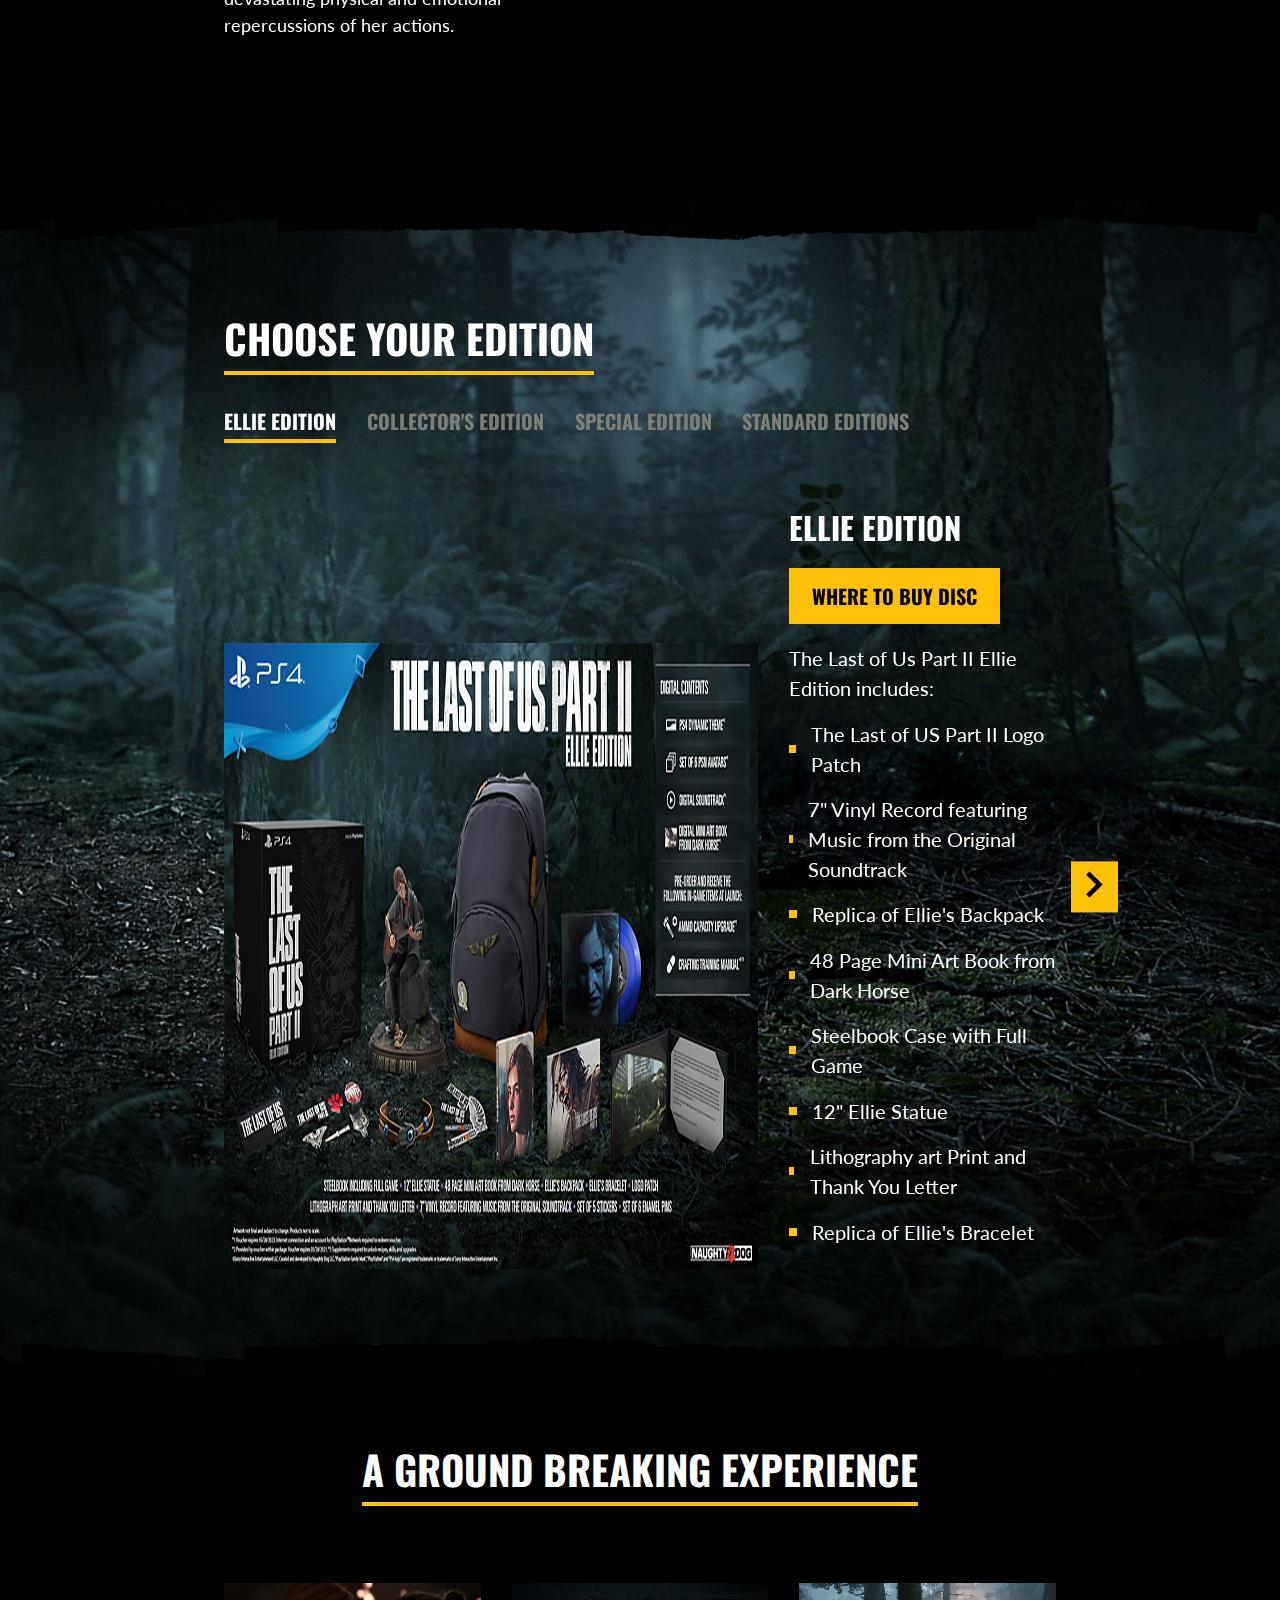
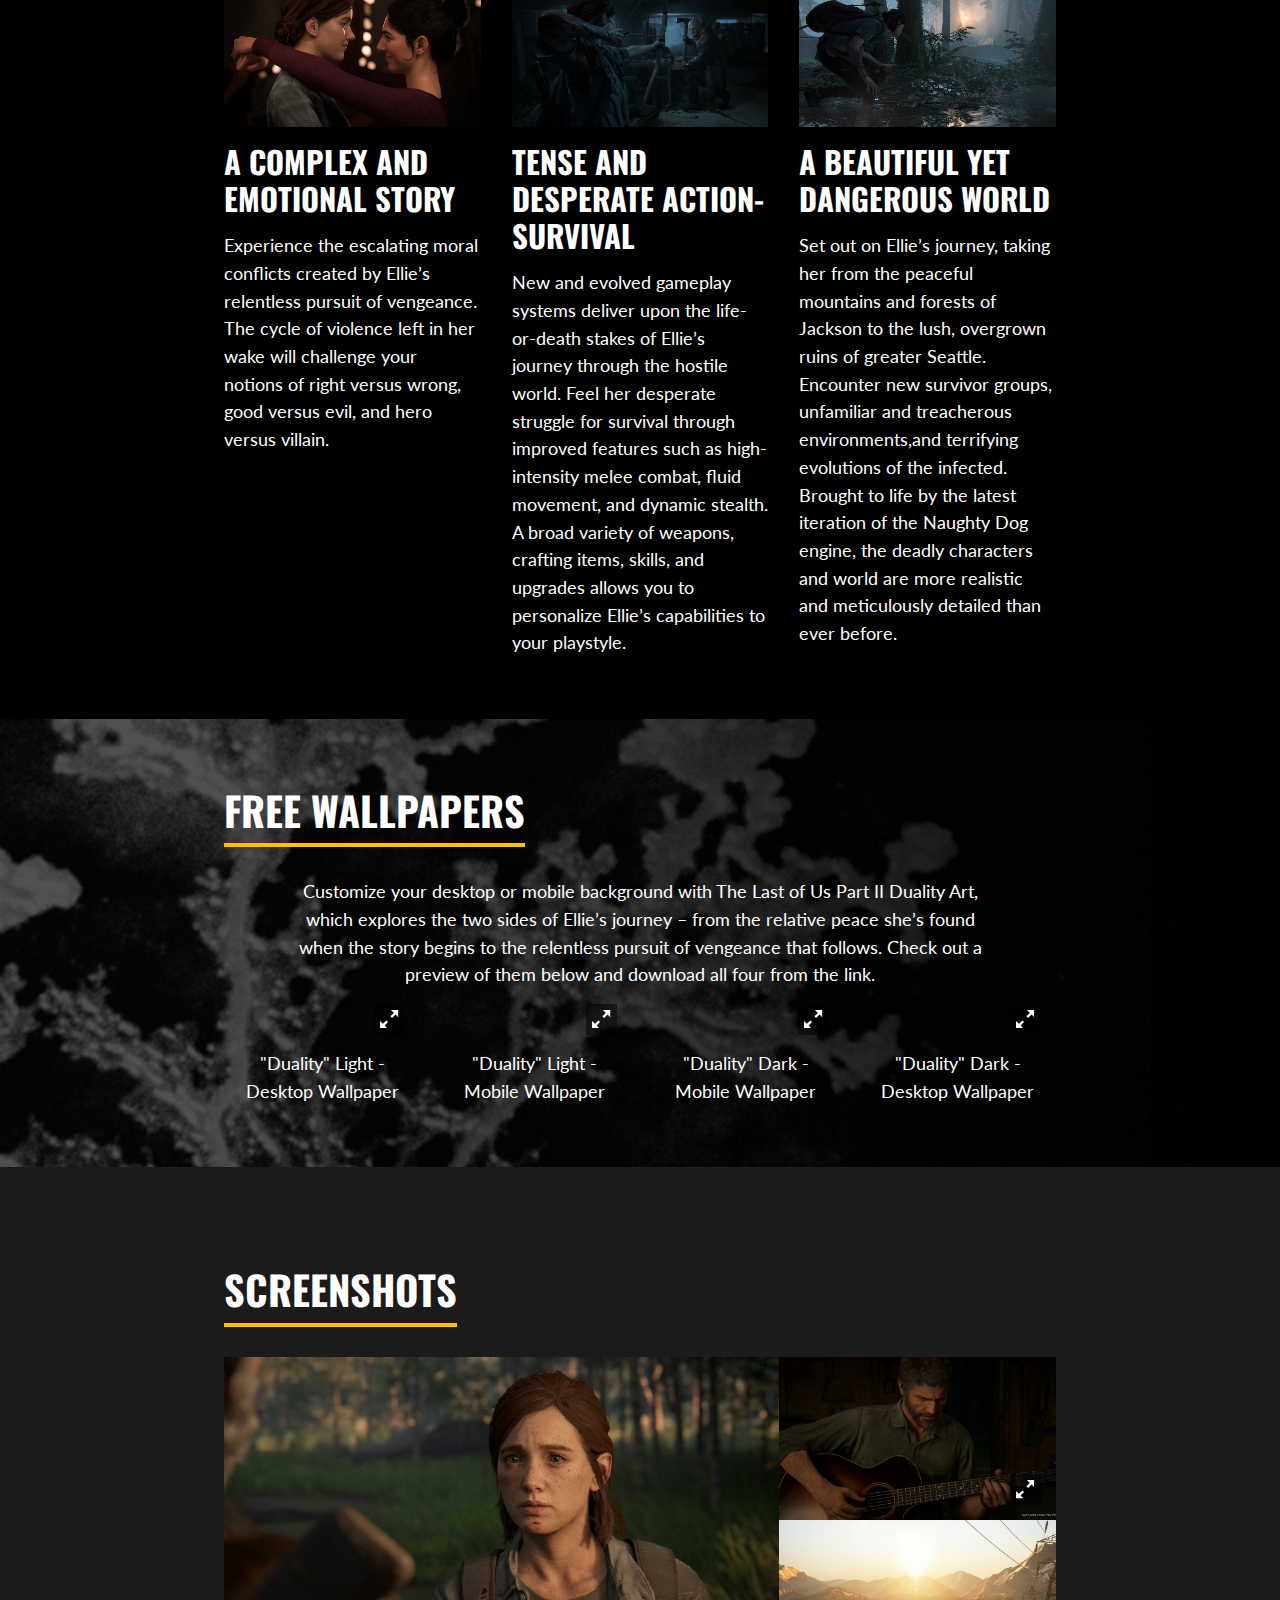
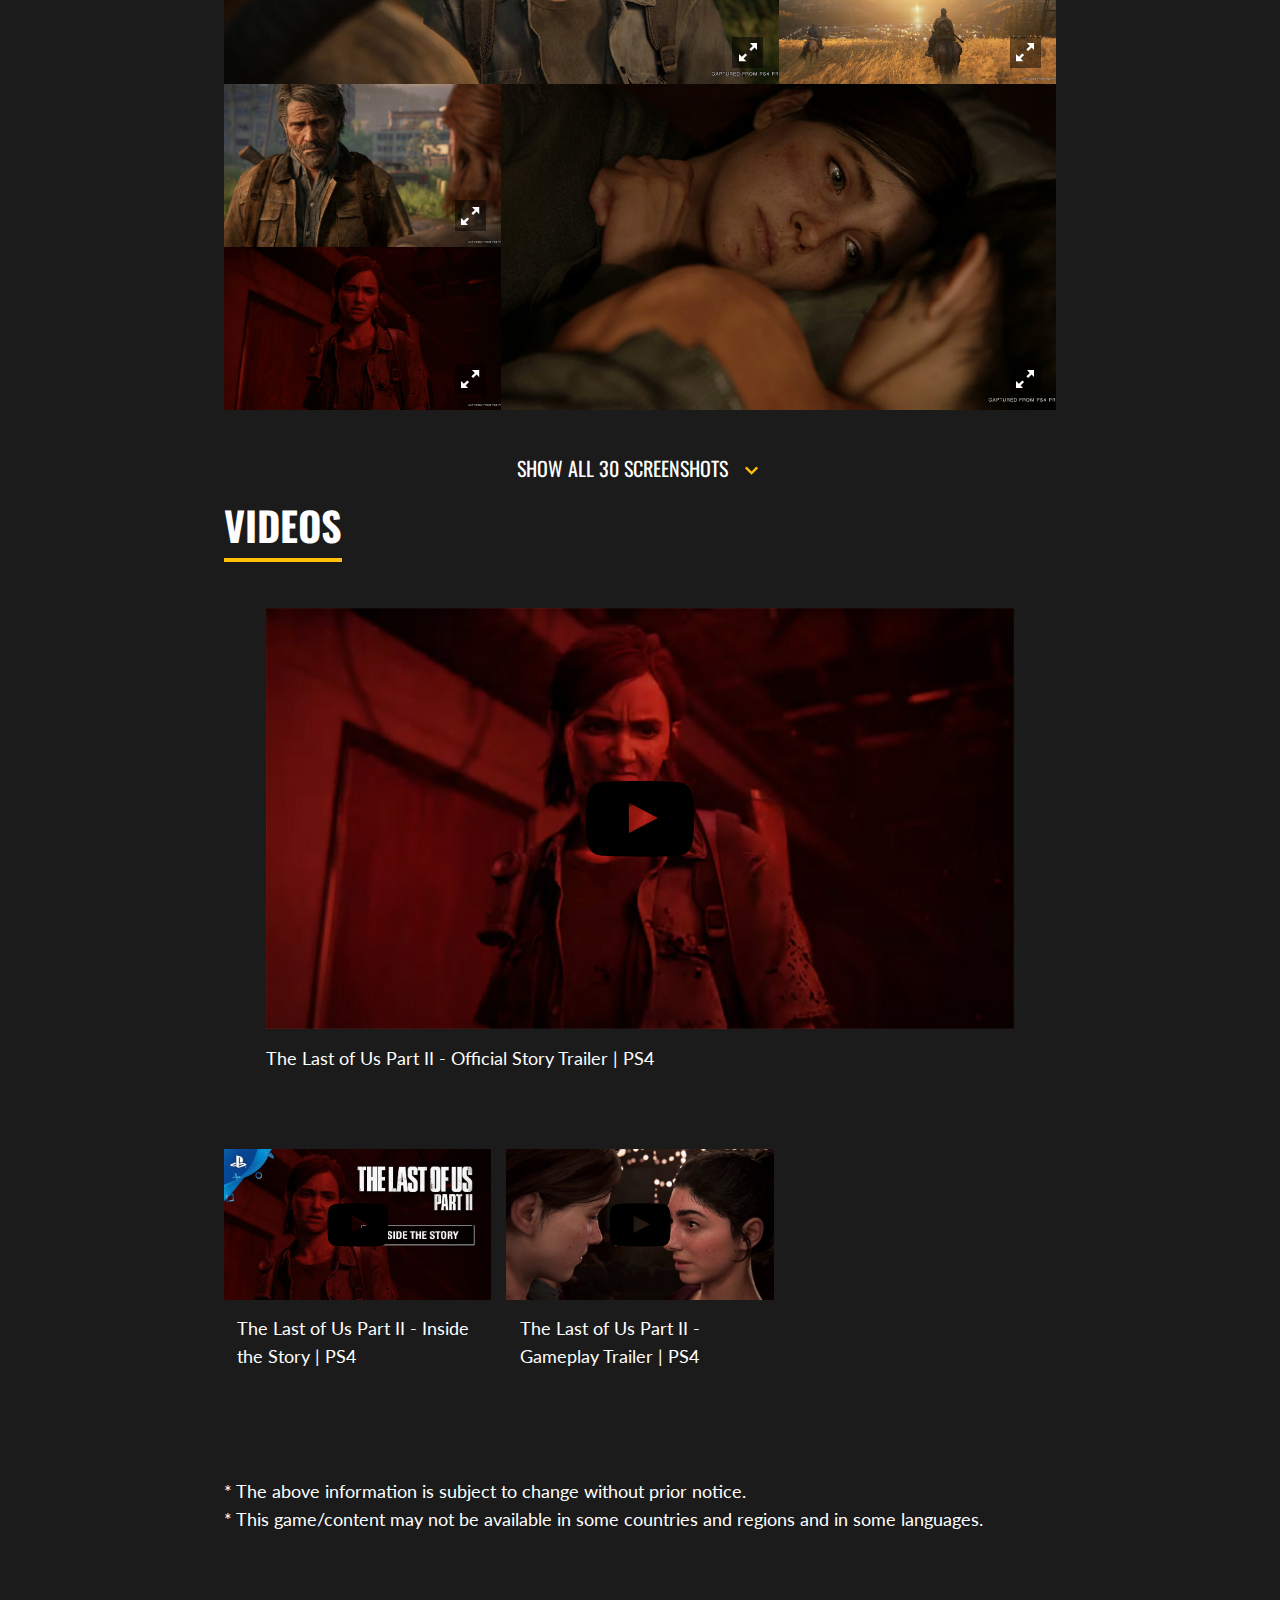
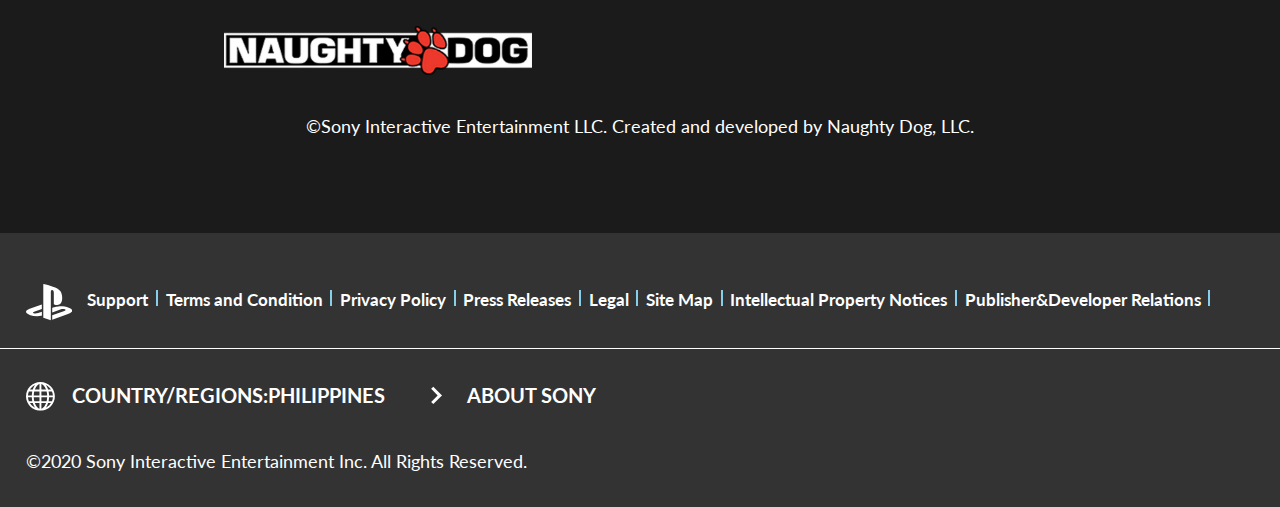
==== commit 1f002f13: "added yt embeds" ====
--- a/index.html
+++ b/index.html
@@ -51,6 +51,7 @@
 
         <div class="modal__cover">
             <img src="./img/wp-1.jpg" alt="modal photo" class="modal__img">
+            <iframe src="https://www.youtube.com/embed/ddIr0VngnaU" frameborder="0" allow="accelerometer; autoplay; encrypted-media; gyroscope; picture-in-picture" allowfullscreen></iframe>        
         </div>
     </div>
 
--- a/css/style.css
+++ b/css/style.css
@@ -1097,6 +1097,12 @@
   display: none;
 }
 
+@media only screen and (max-width: 700px) {
+  .next--3 {
+    top: 60%;
+  }
+}
+
 .prev {
   left: -4rem;
 }
@@ -1112,6 +1118,12 @@
   height: 4rem;
   left: 2rem;
   display: none;
+}
+
+@media only screen and (max-width: 700px) {
+  .prev--3 {
+    top: 60%;
+  }
 }
 
 .expand {
@@ -1221,7 +1233,6 @@
 .modal {
   position: fixed;
   width: 100%;
-  height: 100vh;
   background-color: #7c7e78;
   z-index: 1000;
   -webkit-transform: scale(0);
@@ -1258,8 +1269,9 @@
 
 .modal__cover {
   width: 80%;
-  height: 100%;
+  height: 92vh;
   margin: 0 auto;
+  position: relative;
 }
 
 .modal__img {
@@ -1271,6 +1283,26 @@
   margin: 0 auto;
 }
 
+@media only screen and (max-width: 900px) {
+  .modal__img {
+    width: 80%;
+    height: 90%;
+    position: absolute;
+    top: 50%;
+    left: 50%;
+    -webkit-transform: translate(-50%, -50%);
+            transform: translate(-50%, -50%);
+  }
+}
+
+.importedVid {
+  width: 100%;
+  display: block;
+  height: 100%;
+  -o-object-fit: cover;
+     object-fit: cover;
+}
+
 .showNavi {
   background-color: rgba(0, 0, 0, 0.9);
 }
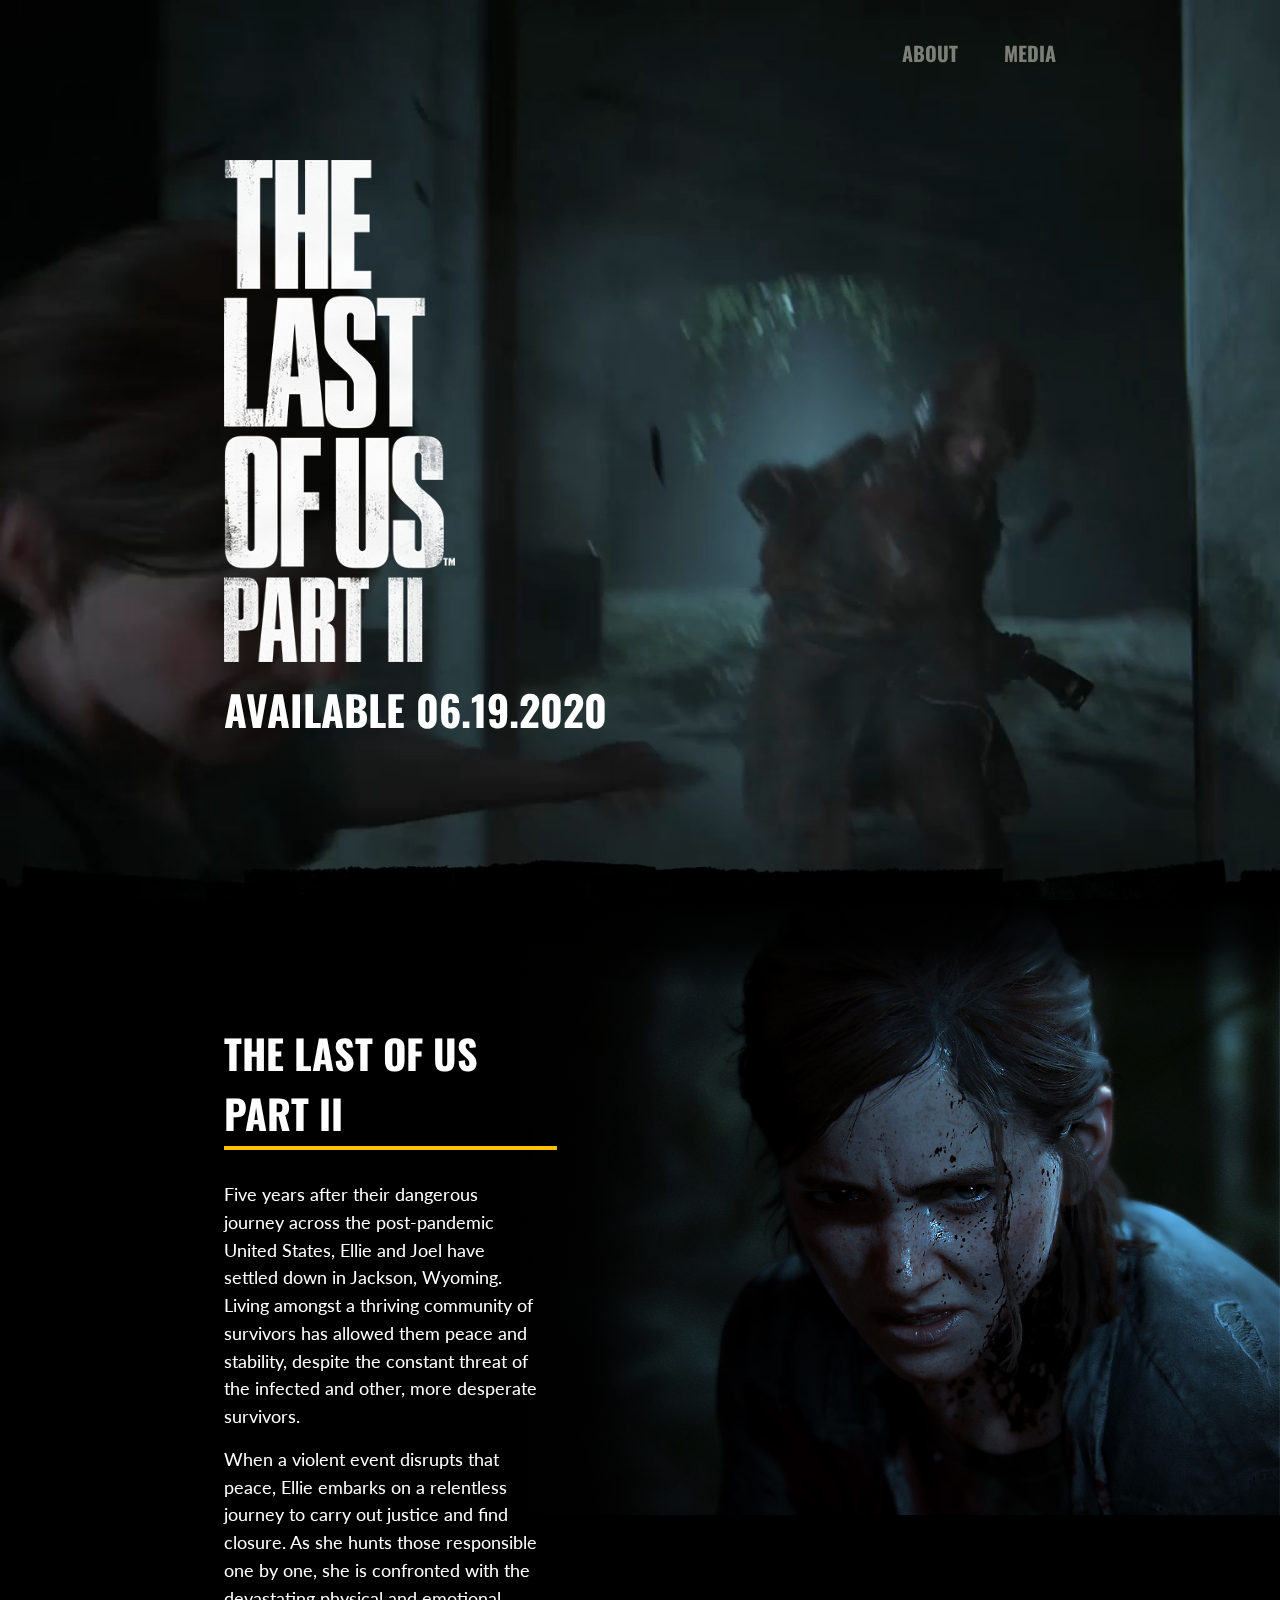
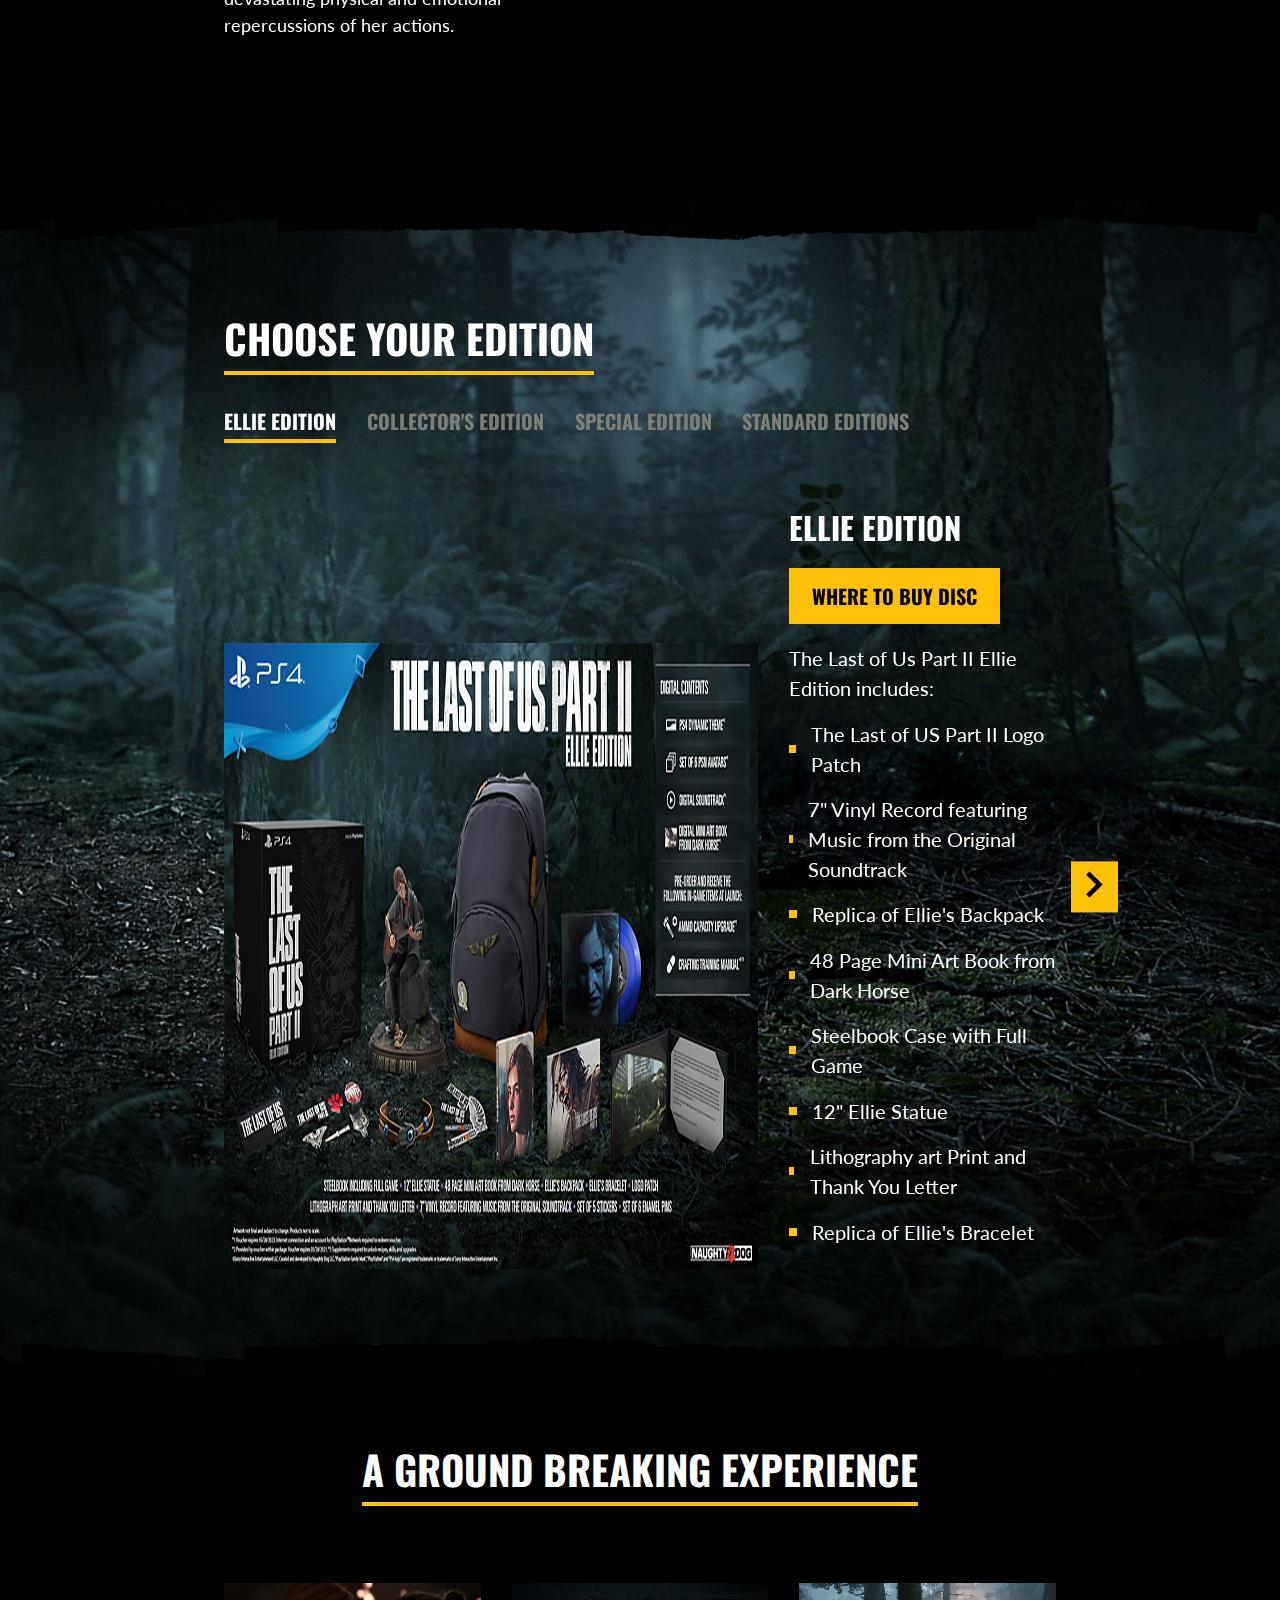
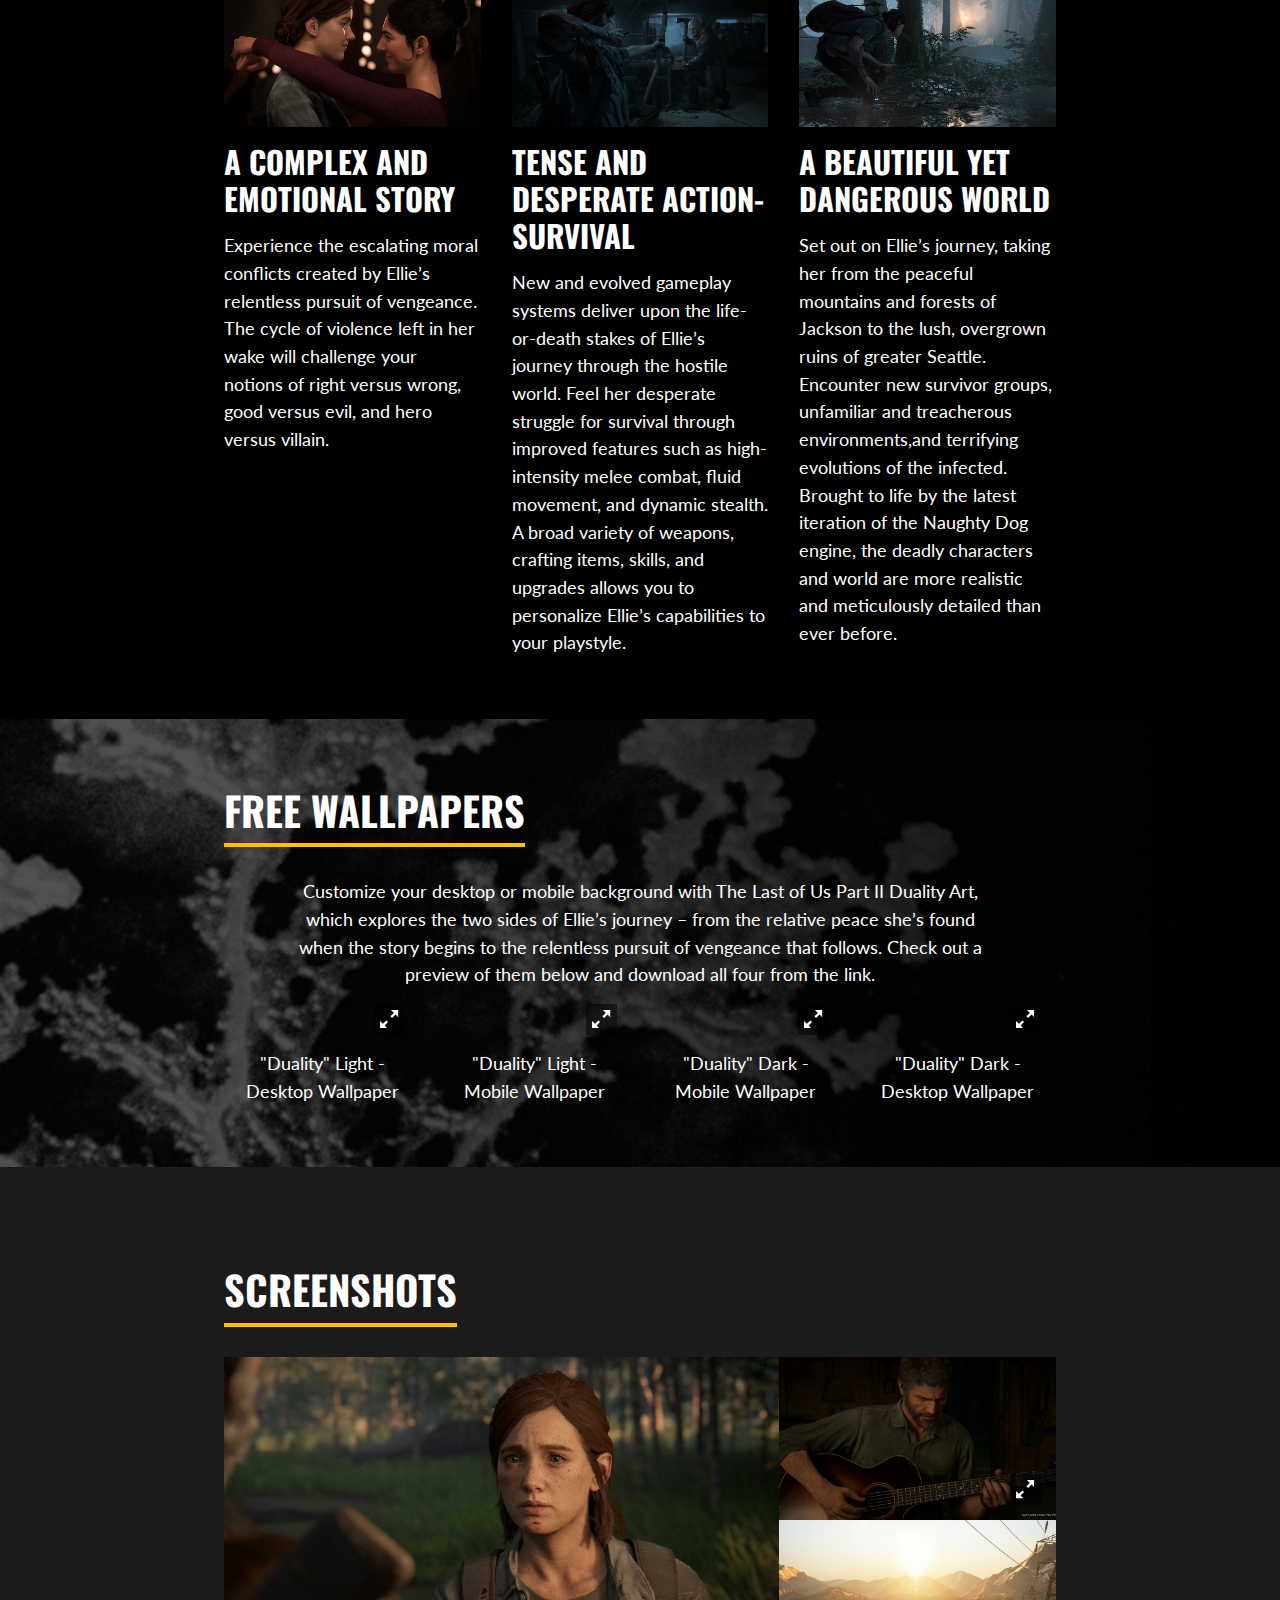
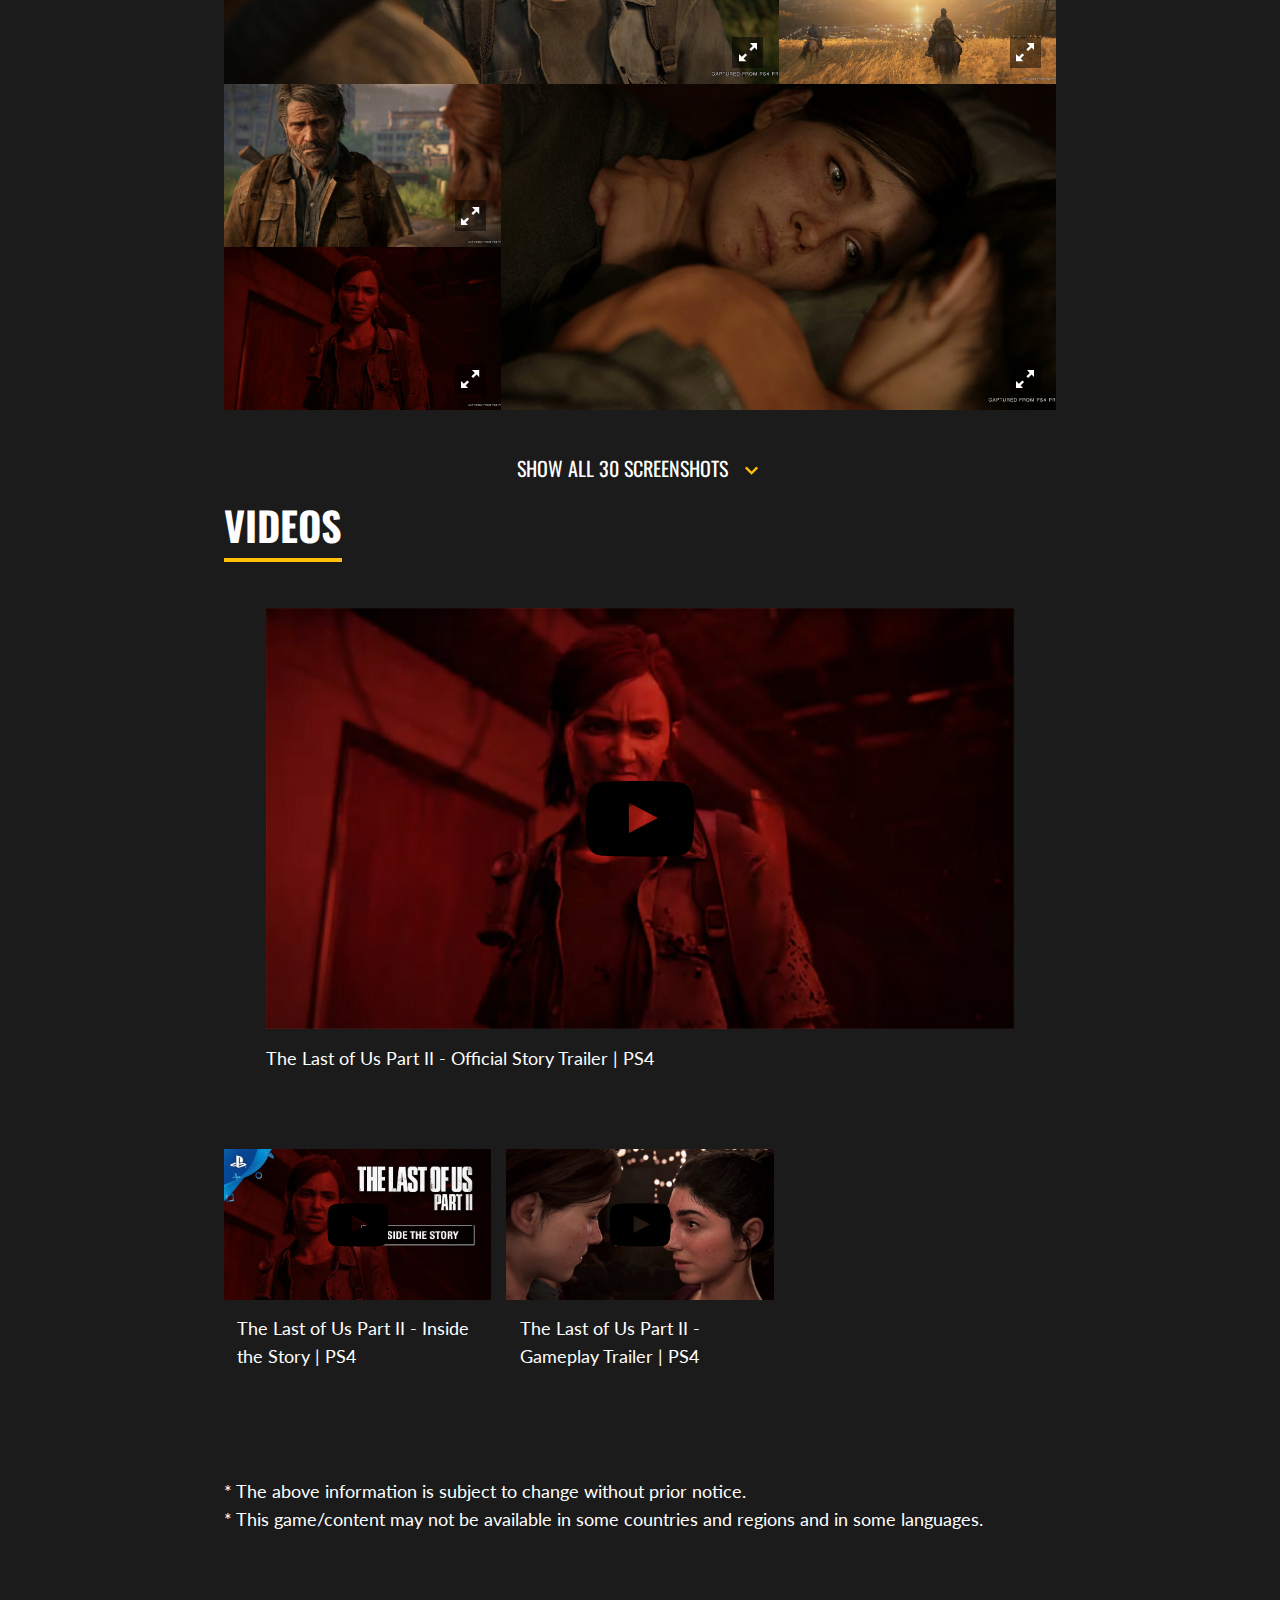
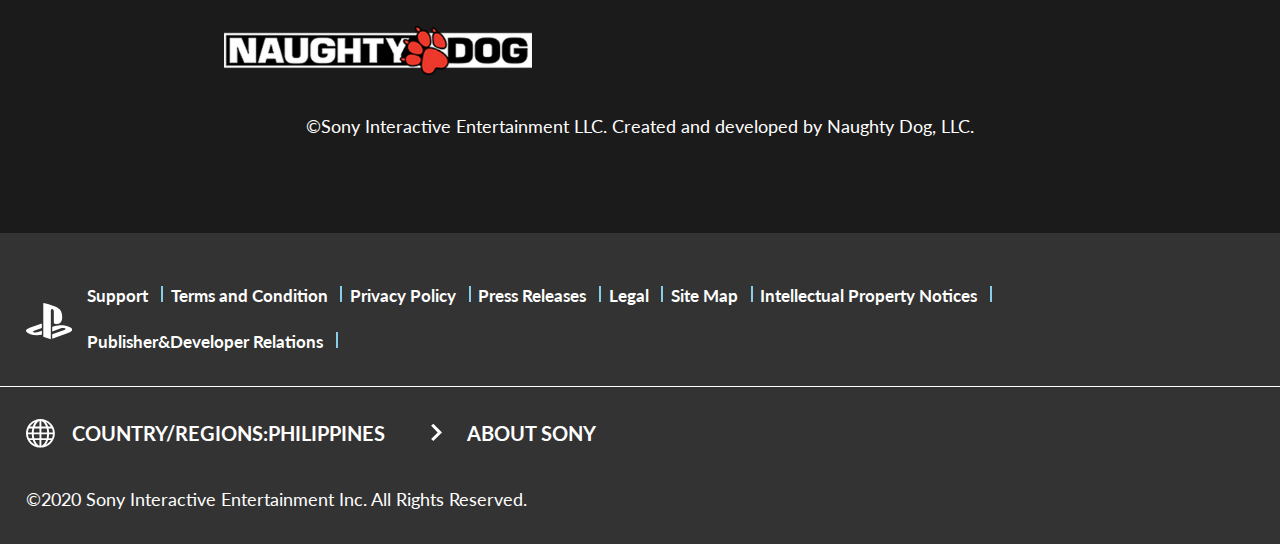
==== commit 0ef564c3: "refactored code" ====
--- a/index.html
+++ b/index.html
@@ -1,747 +1,1094 @@
 <!DOCTYPE html>
 <html lang="en">
-<head>
-    <meta charset="UTF-8">
-    <meta name="viewport" content="width=device-width, initial-scale=1.0">
-    <title>The Last of us Part II Game | PS4</title>
-
-    <link rel="stylesheet" href="css/style.css">
-    <script src="app.js" defer></script>
-</head>
-<body>
-
-    <!-- MODAL -->
-
-    <div class="modal">
-
-        <button class="slider-btn next next--3">
-            <svg class="icon">
-                <use href="./img/sprites.svg#icon-cheveron-right"></use>
-            </svg>
-        </button>
-        <button class="slider-btn prev prev--3">
-            <svg class="icon">
-                <use href="./img/sprites.svg#icon-cheveron-left"></use>
-            </svg>
-        </button>
-
-        <nav class="modal__nav">
-            <span class="modal__counter">1/30</span>
-            <button class="zoom-out">
+    <head>
+        <meta charset="UTF-8" />
+        <meta name="viewport" content="width=device-width, initial-scale=1.0" />
+        <title>The Last of us Part II Game | PS4</title>
+
+        <link rel="stylesheet" href="css/style.css" />
+        <script src="app.js" defer></script>
+    </head>
+    <body>
+        <!-- MODAL -->
+
+        <div class="modal">
+            <button class="slider-btn next next--3">
                 <svg class="icon">
-                    <use xlink:href='./img/sprites.svg#icon-zoom-out'></use>
+                    <use href="./img/sprites.svg#icon-cheveron-right"></use>
                 </svg>
             </button>
-            <button class="zoom-in">
+            <button class="slider-btn prev prev--3">
                 <svg class="icon">
-                    <use xlink:href='./img/sprites.svg#icon-zoom-in'></use>
+                    <use href="./img/sprites.svg#icon-cheveron-left"></use>
                 </svg>
             </button>
-            <button class="fullscreen">
-                <svg class="icon">
-                    <use xlink:href='./img/sprites.svg#icon-fullscreen'></use>
-                </svg>
-            </button>
-            <button class="close">
-                <svg class="icon">
-                    <use xlink:href='./img/sprites.svg#icon-clear'></use>
-                </svg>
-            </button>
-        </nav>
-
-        <div class="modal__cover">
-            <img src="./img/wp-1.jpg" alt="modal photo" class="modal__img">
-            <iframe src="https://www.youtube.com/embed/ddIr0VngnaU" frameborder="0" allow="accelerometer; autoplay; encrypted-media; gyroscope; picture-in-picture" allowfullscreen></iframe>        
-        </div>
-    </div>
-
-    <!-- MODAL -->
-
-    <nav class="nav">
-        <div class="container">
-            <img src="./img/nav-logo.png" alt="logo-navi" class="nav__logo">
-
-            <ul class="nav__list">
-                <li class="nav__item"><a href="#" class="nav__link">ABOUT</a></li>
-                <li class="nav__item"><a href="#" class="nav__link">MEDIA</a></li>
-            </ul>
-
-            <button class="menu">
-                <svg class="icon">
-                    <use href="./img/sprites.svg#icon-menu"></use>
-                </svg>
-            </button>
-        </div>
-
-    </nav>
-            <div class="nav__overlay">
-                <li class="nav__item"><a href="#" class="nav__link">ABOUT</a></li>
-                <li class="nav__item"><a href="#" class="nav__link">MEDIA</a></li>
-            </div>
-
-    <header class="header">
-        <video class='header__vid' autoplay muted loop>
-            <source src="./img/showcasevid.mp4" type="video/mp4">
-                Not supported in  your browser
-        </video>
-        <div class="container">
-            <div class="header__hero">
-                <div class="header__logo">
-                    <img src="./img/big-logo.png" alt="logo" class="header__img">
-                </div>
-                <h2 class="header__date">Available 06.19.2020</h2>
+
+            <nav class="modal__nav">
+                <span class="modal__counter">1/30</span>
+                <button class="zoom-out">
+                    <svg class="icon">
+                        <use xlink:href="./img/sprites.svg#icon-zoom-out"></use>
+                    </svg>
+                </button>
+                <button class="zoom-in">
+                    <svg class="icon">
+                        <use xlink:href="./img/sprites.svg#icon-zoom-in"></use>
+                    </svg>
+                </button>
+                <button class="fullscreen">
+                    <svg class="icon">
+                        <use
+                            xlink:href="./img/sprites.svg#icon-fullscreen"
+                        ></use>
+                    </svg>
+                </button>
+                <button class="close">
+                    <svg class="icon">
+                        <use xlink:href="./img/sprites.svg#icon-clear"></use>
+                    </svg>
+                </button>
+            </nav>
+
+            <div class="modal__cover">
+                <img
+                    src="./img/wp-1.jpg"
+                    alt="modal photo"
+                    class="modal__img"
+                />
+                <iframe
+                    src="https://www.youtube.com/embed/ddIr0VngnaU"
+                    frameborder="0"
+                    allow="accelerometer; autoplay; encrypted-media; gyroscope; picture-in-picture"
+                    allowfullscreen
+                ></iframe>
             </div>
         </div>
 
-        <img src="./img/bottom-dark.png" alt="" class="bottom-dark">
-    </header>
-    <section class="intro u-py-5">
-        <div class="container">
-            <div class="intro__cover">
-                <img src="./img/ellie-mad.jpg" alt="ellie mad" class="intro__img">
+        <!-- MODAL -->
+
+        <nav class="nav">
+            <div class="container">
+                <img
+                    src="./img/nav-logo.png"
+                    alt="logo-navi"
+                    class="nav__logo"
+                />
+
+                <ul class="nav__list">
+                    <li class="nav__item">
+                        <a href="#about" class="nav__link">ABOUT</a>
+                    </li>
+                    <li class="nav__item">
+                        <a href="#media" class="nav__link">MEDIA</a>
+                    </li>
+                </ul>
+
+                <button class="menu">
+                    <svg class="icon">
+                        <use href="./img/sprites.svg#icon-menu"></use>
+                    </svg>
+                </button>
             </div>
-            <div class="intro__text">
-                <h2 class="title u-mb-2">THE LAST OF US PART II</h2>
-                <p class="desc u-mb-1">
-                    Five years after their dangerous journey across the post-pandemic United States, Ellie and Joel have settled down in Jackson, Wyoming. Living amongst a thriving community of survivors has allowed them peace and stability, despite the constant threat of the infected and other, more desperate survivors. 
-                </p>
-                <p class="desc">
-                    When a violent event disrupts that peace, Ellie embarks on a relentless journey to carry out justice and find closure. As she hunts those responsible one by one, she is confronted with the devastating physical and emotional repercussions of her actions. 
-                </p>
+        </nav>
+        <div class="nav__overlay">
+            <li class="nav__item"><a href="#" class="nav__link">ABOUT</a></li>
+            <li class="nav__item"><a href="#" class="nav__link">MEDIA</a></li>
+        </div>
+
+        <header class="header">
+            <video class="header__vid" autoplay muted loop>
+                <source src="./img/showcasevid.mp4" type="video/mp4" />
+                Not supported in your browser
+            </video>
+            <div class="container">
+                <div class="header__hero">
+                    <div class="header__logo">
+                        <img
+                            src="./img/big-logo.png"
+                            alt="logo"
+                            class="header__img"
+                        />
+                    </div>
+                    <h2 class="header__date">Available 06.19.2020</h2>
+                </div>
             </div>
-        </div>
-    </section>
-
-    <section class="edition u-py-4">
-        <img src="./img/top-dark.png" alt="top-dark" class="top-dark">
-
-        <div class="container">
-            <h2 class="title u-mb-2">Choose your edition</h2>
-            <div class="edition-list-container">
-                <ul class="edition__list u-mb-3">
-                    <li class="edition__item pickedEdition">Ellie edition</li>
-                    <li class="edition__item">Collector's edition</li>
-                    <li class="edition__item">special edition</li>
-                    <li class="edition__item">standard editions</li>
-                </ul>
+
+            <img src="./img/bottom-dark.png" alt="" class="bottom-dark" />
+        </header>
+        <section id="about" class="intro u-py-5">
+            <div class="container">
+                <div class="intro__cover">
+                    <img
+                        src="./img/ellie-mad.jpg"
+                        alt="ellie mad"
+                        class="intro__img"
+                    />
+                </div>
+                <div class="intro__text">
+                    <h2 class="title u-mb-2">THE LAST OF US PART II</h2>
+                    <p class="desc u-mb-1">
+                        Five years after their dangerous journey across the
+                        post-pandemic United States, Ellie and Joel have settled
+                        down in Jackson, Wyoming. Living amongst a thriving
+                        community of survivors has allowed them peace and
+                        stability, despite the constant threat of the infected
+                        and other, more desperate survivors.
+                    </p>
+                    <p class="desc">
+                        When a violent event disrupts that peace, Ellie embarks
+                        on a relentless journey to carry out justice and find
+                        closure. As she hunts those responsible one by one, she
+                        is confronted with the devastating physical and
+                        emotional repercussions of her actions.
+                    </p>
+                </div>
             </div>
-
-            
-            <div class="slider">
-               
-                <button class="slider-btn next next--1">
+        </section>
+
+        <section class="edition u-py-4">
+            <img src="./img/top-dark.png" alt="top-dark" class="top-dark" />
+
+            <div class="container">
+                <h2 class="title u-mb-2">Choose your edition</h2>
+                <div class="edition-list-container">
+                    <ul class="edition__list u-mb-3">
+                        <li class="edition__item pickedEdition">
+                            Ellie edition
+                        </li>
+                        <li class="edition__item">Collector's edition</li>
+                        <li class="edition__item">special edition</li>
+                        <li class="edition__item">standard editions</li>
+                    </ul>
+                </div>
+
+                <div class="slider">
+                    <button class="slider-btn next next--1">
+                        <svg class="icon">
+                            <use
+                                href="./img/sprites.svg#icon-cheveron-right"
+                            ></use>
+                        </svg>
+                    </button>
+                    <button class="slider-btn prev prev--1">
+                        <svg class="icon">
+                            <use
+                                href="./img/sprites.svg#icon-cheveron-left"
+                            ></use>
+                        </svg>
+                    </button>
+
+                    <div class="edition__slider">
+                        <div class="edition__slide">
+                            <div class="edition__text">
+                                <h3 class="title-2 u-mb-2">Ellie edition</h3>
+                                <a href="#" class="btn">where to buy disc</a>
+                            </div>
+                            <div class="edition__cover">
+                                <img
+                                    src="./img/ellie-edtion.png"
+                                    alt="editions"
+                                    class="edition__img"
+                                />
+                            </div>
+                            <ul class="edition__features">
+                                <li class="edition__feature-title">
+                                    The Last of Us Part II Ellie Edition
+                                    includes:
+                                </li>
+                                <li class="edition__feature-item">
+                                    The Last of US Part II Logo Patch
+                                </li>
+                                <li class="edition__feature-item">
+                                    7" Vinyl Record featuring Music from the
+                                    Original Soundtrack
+                                </li>
+                                <li class="edition__feature-item">
+                                    Replica of Ellie's Backpack
+                                </li>
+                                <li class="edition__feature-item">
+                                    48 Page Mini Art Book from Dark Horse
+                                </li>
+                                <li class="edition__feature-item">
+                                    Steelbook Case with Full Game
+                                </li>
+                                <li class="edition__feature-item">
+                                    12" Ellie Statue
+                                </li>
+                                <li class="edition__feature-item">
+                                    Lithography art Print and Thank You Letter
+                                </li>
+                                <li class="edition__feature-item">
+                                    Replica of Ellie's Bracelet
+                                </li>
+                                <li class="edition__feature-item">
+                                    Set of 6 Enamel Pins
+                                </li>
+                                <li class="edition__feature-item">
+                                    Set of 5 Stickers
+                                </li>
+                                <li class="edition__feature-item">
+                                    PS4 Dynamic Theme
+                                </li>
+                                <li class="edition__feature-item">
+                                    Set of 6 PSN Avatars
+                                </li>
+                                <li class="edition__feature-item">
+                                    Digital Soundtrack
+                                </li>
+                                <li class="edition__feature-item">
+                                    Digital Mini Art Book from Dark Horse
+                                </li>
+                                <!-- <li class="edition__feature-title">Lorem ipsum dolor sit.</li> -->
+                            </ul>
+                        </div>
+                        <div class="edition__slide">
+                            <div class="edition__text">
+                                <h3 class="title-2 u-mb-2">
+                                    Collector's edition
+                                </h3>
+                                <a href="#" class="btn">where to buy disc</a>
+                            </div>
+                            <div class="edition__cover">
+                                <img
+                                    src="./img/collectors-edition.png"
+                                    alt="editions"
+                                    class="edition__img"
+                                />
+                            </div>
+                            <ul class="edition__features">
+                                <li class="edition__feature-title">
+                                    The Last of Us Part II Collector's Edition
+                                    includes:
+                                </li>
+                                <li class="edition__feature-item">
+                                    48 Page Mini Art Book from Dark Horse
+                                </li>
+                                <li class="edition__feature-item">
+                                    Steelbook Case with Full Game
+                                </li>
+                                <li class="edition__feature-item">
+                                    12" Ellie Statue
+                                </li>
+                                <li class="edition__feature-item">
+                                    Lithography art Print and Thank You Letter
+                                </li>
+                                <li class="edition__feature-item">
+                                    Replica of Ellie's Bracelet
+                                </li>
+                                <li class="edition__feature-item">
+                                    Set of 6 Enamel Pins
+                                </li>
+                                <li class="edition__feature-item">
+                                    Set of 5 Stickers
+                                </li>
+                                <li class="edition__feature-item">
+                                    PS4 Dynamic Theme
+                                </li>
+                                <li class="edition__feature-item">
+                                    Set of 6 PSN Avatars
+                                </li>
+                                <li class="edition__feature-item">
+                                    Digital Soundtrack
+                                </li>
+                                <li class="edition__feature-item">
+                                    Digital Mini Art Book from Dark Horse
+                                </li>
+                                <!-- <li class="edition__feature-title">Lorem ipsum dolor sit.</li> -->
+                            </ul>
+                        </div>
+                        <div class="edition__slide">
+                            <div class="edition__text">
+                                <h3 class="title-2 u-mb-2">Special edition</h3>
+                                <a href="#" class="btn">where to buy disc</a>
+                            </div>
+                            <div class="edition__cover">
+                                <img
+                                    src="./img/ellie-edtion.png"
+                                    alt="editions"
+                                    class="edition__img"
+                                />
+                            </div>
+                            <ul class="edition__features">
+                                <li class="edition__feature-item">
+                                    48 Page Mini Art Book from Dark Horse
+                                </li>
+                                <li class="edition__feature-item">
+                                    Steelbook Case with Full Game
+                                </li>
+                                <li class="edition__feature-item">
+                                    PS4 Dynamic Theme
+                                </li>
+                                <li class="edition__feature-item">
+                                    Set of 6 PSN Avatars
+                                </li>
+                                <li class="edition__feature-item">
+                                    Digital Soundtrack
+                                </li>
+                                <li class="edition__feature-item">
+                                    Digital Mini Art Book from Dark Horse
+                                </li>
+                                <!-- <li class="edition__feature-title">Lorem ipsum dolor sit.</li> -->
+                            </ul>
+                        </div>
+                        <div class="edition__slide">
+                            <div class="edition__text">
+                                <h3 class="title-2 u-mb-2">Standard edition</h3>
+                                <a href="#" class="btn">where to buy disc</a>
+                            </div>
+                            <div class="edition__cover">
+                                <img
+                                    src="./img/standard-edition.png"
+                                    alt="editions"
+                                    class="edition__img"
+                                />
+                            </div>
+                            <ul class="edition__features"></ul>
+                        </div>
+                    </div>
+                </div>
+            </div>
+
+            <img
+                src="./img/bottom-dark.png"
+                alt="bottom-dark"
+                class="bottom-dark"
+            />
+        </section>
+
+        <section class="story u-py-2">
+            <div class="container">
+                <h2 class="title u- u-mb-3 u-centered">
+                    A ground breaking experience
+                </h2>
+
+                <div class="story__indicator">
+                    <button class="story__dot currentDot"></button>
+                    <button class="story__dot"></button>
+                    <button class="story__dot"></button>
+                </div>
+                <button class="slider-btn next next--2">
                     <svg class="icon">
                         <use href="./img/sprites.svg#icon-cheveron-right"></use>
                     </svg>
                 </button>
-                <button class="slider-btn prev prev--1">
+                <button class="slider-btn prev prev--2">
                     <svg class="icon">
                         <use href="./img/sprites.svg#icon-cheveron-left"></use>
                     </svg>
                 </button>
-
-
-                <div class="edition__slider">
-                    <div class="edition__slide">
-                        <div class="edition__text">
-                            <h3 class="title-2 u-mb-2">Ellie edition</h3>
-                            <a href="#" class="btn">where to buy disc</a>
-                        </div>
-                        <div class="edition__cover">
-                            <img src="./img/ellie-edtion.png" alt="editions" class="edition__img">
-                        </div>
-                        <ul class="edition__features">
-                            <li class="edition__feature-title">The Last of Us Part II Ellie Edition includes:</li>
-                            <li class="edition__feature-item">The Last of US Part II Logo Patch</li>
-                            <li class="edition__feature-item">7" Vinyl Record featuring Music from the Original Soundtrack</li>
-                            <li class="edition__feature-item">Replica of Ellie's Backpack</li>
-                            <li class="edition__feature-item">48 Page Mini Art Book from Dark Horse</li>
-                            <li class="edition__feature-item">Steelbook Case with Full Game</li>
-                            <li class="edition__feature-item">12" Ellie Statue</li>
-                            <li class="edition__feature-item">Lithography art Print and Thank You Letter</li>
-                            <li class="edition__feature-item">Replica of Ellie's Bracelet</li>
-                            <li class="edition__feature-item">Set of 6 Enamel Pins</li>
-                            <li class="edition__feature-item">Set of 5 Stickers</li>
-                            <li class="edition__feature-item">PS4 Dynamic Theme</li>
-                            <li class="edition__feature-item">Set of 6 PSN Avatars</li>
-                            <li class="edition__feature-item">Digital Soundtrack</li>
-                            <li class="edition__feature-item">Digital Mini Art Book from Dark Horse</li>
-                            <!-- <li class="edition__feature-title">Lorem ipsum dolor sit.</li> -->
-                        </ul>
-                    </div>
-                    <div class="edition__slide">
-                        <div class="edition__text">
-                            <h3 class="title-2 u-mb-2">Collector's edition</h3>
-                            <a href="#" class="btn">where to buy disc</a>
-                        </div>
-                        <div class="edition__cover">
-                            <img src="./img/collectors-edition.png" alt="editions" class="edition__img">
-                        </div>
-                        <ul class="edition__features">
-                            <li class="edition__feature-title">The Last of Us Part II Collector's Edition includes:</li>
-                            <li class="edition__feature-item">48 Page Mini Art Book from Dark Horse</li>
-                            <li class="edition__feature-item">Steelbook Case with Full Game</li>
-                            <li class="edition__feature-item">12" Ellie Statue</li>
-                            <li class="edition__feature-item">Lithography art Print and Thank You Letter</li>
-                            <li class="edition__feature-item">Replica of Ellie's Bracelet</li>
-                            <li class="edition__feature-item">Set of 6 Enamel Pins</li>
-                            <li class="edition__feature-item">Set of 5 Stickers</li>
-                            <li class="edition__feature-item">PS4 Dynamic Theme</li>
-                            <li class="edition__feature-item">Set of 6 PSN Avatars</li>
-                            <li class="edition__feature-item">Digital Soundtrack</li>
-                            <li class="edition__feature-item">Digital Mini Art Book from Dark Horse</li>
-                            <!-- <li class="edition__feature-title">Lorem ipsum dolor sit.</li> -->
-                        </ul>
-                    </div>
-                    <div class="edition__slide">
-                        <div class="edition__text">
-                            <h3 class="title-2 u-mb-2">Special edition</h3>
-                            <a href="#" class="btn">where to buy disc</a>
-                        </div>
-                        <div class="edition__cover">
-                            <img src="./img/ellie-edtion.png" alt="editions" class="edition__img">
-                        </div>
-                        <ul class="edition__features">
-                            <li class="edition__feature-item">48 Page Mini Art Book from Dark Horse</li>
-                            <li class="edition__feature-item">Steelbook Case with Full Game</li>
-                            <li class="edition__feature-item">PS4 Dynamic Theme</li>
-                            <li class="edition__feature-item">Set of 6 PSN Avatars</li>
-                            <li class="edition__feature-item">Digital Soundtrack</li>
-                            <li class="edition__feature-item">Digital Mini Art Book from Dark Horse</li>
-                            <!-- <li class="edition__feature-title">Lorem ipsum dolor sit.</li> -->
-                        </ul>
-                    </div>
-                    <div class="edition__slide">
-                        <div class="edition__text">
-                            <h3 class="title-2 u-mb-2">Standard edition</h3>
-                            <a href="#" class="btn">where to buy disc</a>
-                        </div>
-                        <div class="edition__cover">
-                            <img src="./img/standard-edition.png" alt="editions" class="edition__img">
-                        </div>
-                        <ul class="edition__features"></ul>
+                <div class="story__slider">
+                    <div class="story__item">
+                        <div class="story__cover">
+                            <img
+                                src="./img/story-1.jpg"
+                                alt="story photo"
+                                class="story__img"
+                            />
+                        </div>
+
+                        <h2 class="title-2 u-mb-1">
+                            a complex and emotional story
+                        </h2>
+                        <p class="desc">
+                            Experience the escalating moral conflicts created by
+                            Ellie’s relentless pursuit of vengeance. The cycle
+                            of violence left in her wake will challenge your
+                            notions of right versus wrong, good versus evil, and
+                            hero versus villain.
+                        </p>
+                    </div>
+                    <div class="story__item">
+                        <div class="story__cover">
+                            <img
+                                src="./img/story-2.jpg"
+                                alt="story photo"
+                                class="story__img"
+                            />
+                        </div>
+
+                        <h2 class="title-2 u-mb-1">
+                            TENSE AND DESPERATE ACTION-SURVIVAL
+                        </h2>
+                        <p class="desc">
+                            New and evolved gameplay systems deliver upon the
+                            life-or-death stakes of Ellie’s journey through the
+                            hostile world. Feel her desperate struggle for
+                            survival through improved features such as
+                            high-intensity melee combat, fluid movement, and
+                            dynamic stealth. A broad variety of weapons,
+                            crafting items, skills, and upgrades allows you to
+                            personalize Ellie’s capabilities to your playstyle.
+                        </p>
+                    </div>
+                    <div class="story__item">
+                        <div class="story__cover">
+                            <img
+                                src="./img/story-3.jpg"
+                                alt="story photo"
+                                class="story__img"
+                            />
+                        </div>
+
+                        <h2 class="title-2 u-mb-1">
+                            A BEAUTIFUL YET DANGEROUS WORLD
+                        </h2>
+                        <p class="desc">
+                            Set out on Ellie’s journey, taking her from the
+                            peaceful mountains and forests of Jackson to the
+                            lush, overgrown ruins of greater Seattle. Encounter
+                            new survivor groups, unfamiliar and treacherous
+                            environments,and terrifying evolutions of the
+                            infected. Brought to life by the latest iteration of
+                            the Naughty Dog engine, the deadly characters and
+                            world are more realistic and meticulously detailed
+                            than ever before.
+                        </p>
                     </div>
                 </div>
             </div>
-        </div>
-
-        <img src="./img/bottom-dark.png" alt="bottom-dark" class="bottom-dark">
-
-    </section>
-
-    <section class="story u-py-2">
-        
-        <div class="container">
-            <h2 class="title u- u-mb-3 u-centered">A ground breaking experience</h2>
-
-            <div class="story__indicator">
-                <button class="story__dot currentDot"></button>
-                <button class="story__dot"></button>
-                <button class="story__dot"></button>
+        </section>
+
+        <section id="media" class="wallpapers u-py-2">
+            <div class="container">
+                <h2 class="title u-mb-2">Free Wallpapers</h2>
+                <p class="desc u-centered">
+                    Customize your desktop or mobile background with The Last of
+                    Us Part II Duality Art, which explores the two sides of
+                    Ellie’s journey – from the relative peace she’s found when
+                    the story begins to the relentless pursuit of vengeance that
+                    follows. Check out a preview of them below and download all
+                    four from the link.
+                </p>
+
+                <div class="u-mb-2"></div>
+
+                <div class="gallery">
+                    <div class="gallery__item">
+                        <div class="gallery__cover">
+                            <img
+                                src="./img/wp-1.jpg"
+                                alt=""
+                                class="gallery__img"
+                            />
+                            <button class="expand">
+                                <svg class="icon">
+                                    <use
+                                        xlink:href="./img/sprites.svg#icon-enlarge"
+                                    ></use>
+                                </svg>
+                            </button>
+                        </div>
+                        <p class="desc u-centered">
+                            "Duality" Light - Desktop Wallpaper
+                        </p>
+                    </div>
+                    <div class="gallery__item">
+                        <div class="gallery__cover">
+                            <img
+                                src="./img/wp-2.jpg"
+                                alt=""
+                                class="gallery__img"
+                            />
+                            <button class="expand">
+                                <svg class="icon">
+                                    <use
+                                        xlink:href="./img/sprites.svg#icon-enlarge"
+                                    ></use>
+                                </svg>
+                            </button>
+                        </div>
+                        <p class="desc u-centered">
+                            "Duality" Light - Mobile Wallpaper
+                        </p>
+                    </div>
+                    <div class="gallery__item">
+                        <div class="gallery__cover">
+                            <img
+                                src="./img/wp-3.jpg"
+                                alt=""
+                                class="gallery__img"
+                            />
+                            <button class="expand">
+                                <svg class="icon">
+                                    <use
+                                        xlink:href="./img/sprites.svg#icon-enlarge"
+                                    ></use>
+                                </svg>
+                            </button>
+                        </div>
+                        <p class="desc u-centered">
+                            "Duality" Dark - Mobile Wallpaper
+                        </p>
+                    </div>
+                    <div class="gallery__item">
+                        <div class="gallery__cover">
+                            <img
+                                src="./img/wp-4.jpg"
+                                alt=""
+                                class="gallery__img"
+                            />
+                            <button class="expand">
+                                <svg class="icon">
+                                    <use
+                                        xlink:href="./img/sprites.svg#icon-enlarge"
+                                    ></use>
+                                </svg>
+                            </button>
+                        </div>
+                        <p class="desc u-centered">
+                            "Duality" Dark - Desktop Wallpaper
+                        </p>
+                    </div>
+                </div>
             </div>
-            <button class="slider-btn next next--2">
-                <svg class="icon">
-                    <use href="./img/sprites.svg#icon-cheveron-right"></use>
-                </svg>
-            </button>
-            <button class="slider-btn prev prev--2">
-                <svg class="icon">
-                    <use href="./img/sprites.svg#icon-cheveron-left"></use>
-                </svg>
-            </button>
-            <div class="story__slider">
-                
-
-                <div class="story__item">
-                    <div class="story__cover">
-                        <img src="./img/story-1.jpg" alt="story photo" class="story__img">
-                    </div>
-    
-                    <h2 class="title-2 u-mb-1">a complex and emotional story</h2>
+        </section>
+
+        <section class="screenshots u-py-3">
+            <div class="container">
+                <h2 class="title u-mb-2">Screenshots</h2>
+
+                <div class="collection u-mb-2">
+                    <div class="collection__cover st-left">
+                        <img src="./img/1.jpg" alt="" class="collection__img" />
+                        <button class="expand">
+                            <svg class="icon">
+                                <use
+                                    xlink:href="./img/sprites.svg#icon-enlarge"
+                                ></use>
+                            </svg>
+                        </button>
+                    </div>
+                    <div class="collection__cover">
+                        <img src="./img/2.jpg" alt="" class="collection__img" />
+                        <button class="expand">
+                            <svg class="icon">
+                                <use
+                                    xlink:href="./img/sprites.svg#icon-enlarge"
+                                ></use>
+                            </svg>
+                        </button>
+                    </div>
+                    <div class="collection__cover">
+                        <img src="./img/3.jpg" alt="" class="collection__img" />
+                        <button class="expand">
+                            <svg class="icon">
+                                <use
+                                    xlink:href="./img/sprites.svg#icon-enlarge"
+                                ></use>
+                            </svg>
+                        </button>
+                    </div>
+                    <div class="collection__cover">
+                        <img src="./img/4.jpg" alt="" class="collection__img" />
+                        <button class="expand">
+                            <svg class="icon">
+                                <use
+                                    xlink:href="./img/sprites.svg#icon-enlarge"
+                                ></use>
+                            </svg>
+                        </button>
+                    </div>
+                    <div class="collection__cover">
+                        <img src="./img/5.jpg" alt="" class="collection__img" />
+                        <button class="expand">
+                            <svg class="icon">
+                                <use
+                                    xlink:href="./img/sprites.svg#icon-enlarge"
+                                ></use>
+                            </svg>
+                        </button>
+                    </div>
+                    <div class="collection__cover st-right">
+                        <img src="./img/6.jpg" alt="" class="collection__img" />
+                        <button class="expand">
+                            <svg class="icon">
+                                <use
+                                    xlink:href="./img/sprites.svg#icon-enlarge"
+                                ></use>
+                            </svg>
+                        </button>
+                    </div>
+
+                    <!-- CUT OFF -->
+
+                    <div class="collection__cover st-left">
+                        <img src="./img/7.jpg" alt="" class="collection__img" />
+                        <button class="expand">
+                            <svg class="icon">
+                                <use
+                                    xlink:href="./img/sprites.svg#icon-enlarge"
+                                ></use>
+                            </svg>
+                        </button>
+                    </div>
+                    <div class="collection__cover">
+                        <img src="./img/8.jpg" alt="" class="collection__img" />
+                        <button class="expand">
+                            <svg class="icon">
+                                <use
+                                    xlink:href="./img/sprites.svg#icon-enlarge"
+                                ></use>
+                            </svg>
+                        </button>
+                    </div>
+                    <div class="collection__cover">
+                        <img src="./img/9.jpg" alt="" class="collection__img" />
+                        <button class="expand">
+                            <svg class="icon">
+                                <use
+                                    xlink:href="./img/sprites.svg#icon-enlarge"
+                                ></use>
+                            </svg>
+                        </button>
+                    </div>
+                    <div class="collection__cover">
+                        <img
+                            src="./img/10.jpg"
+                            alt=""
+                            class="collection__img"
+                        />
+                        <button class="expand">
+                            <svg class="icon">
+                                <use
+                                    xlink:href="./img/sprites.svg#icon-enlarge"
+                                ></use>
+                            </svg>
+                        </button>
+                    </div>
+                    <div class="collection__cover">
+                        <img
+                            src="./img/11.jpg"
+                            alt=""
+                            class="collection__img"
+                        />
+                        <button class="expand">
+                            <svg class="icon">
+                                <use
+                                    xlink:href="./img/sprites.svg#icon-enlarge"
+                                ></use>
+                            </svg>
+                        </button>
+                    </div>
+                    <div class="collection__cover st-right">
+                        <img
+                            src="./img/12.jpg"
+                            alt=""
+                            class="collection__img"
+                        />
+                        <button class="expand">
+                            <svg class="icon">
+                                <use
+                                    xlink:href="./img/sprites.svg#icon-enlarge"
+                                ></use>
+                            </svg>
+                        </button>
+                    </div>
+
+                    <div class="collection__cover st-left">
+                        <img
+                            src="./img/13.jpg"
+                            alt=""
+                            class="collection__img"
+                        />
+                        <button class="expand">
+                            <svg class="icon">
+                                <use
+                                    xlink:href="./img/sprites.svg#icon-enlarge"
+                                ></use>
+                            </svg>
+                        </button>
+                    </div>
+                    <div class="collection__cover">
+                        <img
+                            src="./img/14.jpg"
+                            alt=""
+                            class="collection__img"
+                        />
+                        <button class="expand">
+                            <svg class="icon">
+                                <use
+                                    xlink:href="./img/sprites.svg#icon-enlarge"
+                                ></use>
+                            </svg>
+                        </button>
+                    </div>
+                    <div class="collection__cover">
+                        <img
+                            src="./img/15.jpg"
+                            alt=""
+                            class="collection__img"
+                        />
+                        <button class="expand">
+                            <svg class="icon">
+                                <use
+                                    xlink:href="./img/sprites.svg#icon-enlarge"
+                                ></use>
+                            </svg>
+                        </button>
+                    </div>
+                    <div class="collection__cover">
+                        <img
+                            src="./img/16.jpg"
+                            alt=""
+                            class="collection__img"
+                        />
+                        <button class="expand">
+                            <svg class="icon">
+                                <use
+                                    xlink:href="./img/sprites.svg#icon-enlarge"
+                                ></use>
+                            </svg>
+                        </button>
+                    </div>
+                    <div class="collection__cover">
+                        <img
+                            src="./img/17.jpg"
+                            alt=""
+                            class="collection__img"
+                        />
+                        <button class="expand">
+                            <svg class="icon">
+                                <use
+                                    xlink:href="./img/sprites.svg#icon-enlarge"
+                                ></use>
+                            </svg>
+                        </button>
+                    </div>
+                    <div class="collection__cover st-right">
+                        <img
+                            src="./img/18.jpg"
+                            alt=""
+                            class="collection__img"
+                        />
+                        <button class="expand">
+                            <svg class="icon">
+                                <use
+                                    xlink:href="./img/sprites.svg#icon-enlarge"
+                                ></use>
+                            </svg>
+                        </button>
+                    </div>
+
+                    <div class="collection__cover st-left">
+                        <img
+                            src="./img/19.jpg"
+                            alt=""
+                            class="collection__img"
+                        />
+                        <button class="expand">
+                            <svg class="icon">
+                                <use
+                                    xlink:href="./img/sprites.svg#icon-enlarge"
+                                ></use>
+                            </svg>
+                        </button>
+                    </div>
+                    <div class="collection__cover">
+                        <img
+                            src="./img/20.jpg"
+                            alt=""
+                            class="collection__img"
+                        />
+                        <button class="expand">
+                            <svg class="icon">
+                                <use
+                                    xlink:href="./img/sprites.svg#icon-enlarge"
+                                ></use>
+                            </svg>
+                        </button>
+                    </div>
+                    <div class="collection__cover">
+                        <img
+                            src="./img/21.jpg"
+                            alt=""
+                            class="collection__img"
+                        />
+                        <button class="expand">
+                            <svg class="icon">
+                                <use
+                                    xlink:href="./img/sprites.svg#icon-enlarge"
+                                ></use>
+                            </svg>
+                        </button>
+                    </div>
+                    <div class="collection__cover">
+                        <img
+                            src="./img/22.jpg"
+                            alt=""
+                            class="collection__img"
+                        />
+                        <button class="expand">
+                            <svg class="icon">
+                                <use
+                                    xlink:href="./img/sprites.svg#icon-enlarge"
+                                ></use>
+                            </svg>
+                        </button>
+                    </div>
+                    <div class="collection__cover">
+                        <img
+                            src="./img/23.jpg"
+                            alt=""
+                            class="collection__img"
+                        />
+                        <button class="expand">
+                            <svg class="icon">
+                                <use
+                                    xlink:href="./img/sprites.svg#icon-enlarge"
+                                ></use>
+                            </svg>
+                        </button>
+                    </div>
+                    <div class="collection__cover st-right">
+                        <img
+                            src="./img/24.jpg"
+                            alt=""
+                            class="collection__img"
+                        />
+                        <button class="expand">
+                            <svg class="icon">
+                                <use
+                                    xlink:href="./img/sprites.svg#icon-enlarge"
+                                ></use>
+                            </svg>
+                        </button>
+                    </div>
+
+                    <div class="collection__cover st-left">
+                        <img
+                            src="./img/25.jpg"
+                            alt=""
+                            class="collection__img"
+                        />
+                        <button class="expand">
+                            <svg class="icon">
+                                <use
+                                    xlink:href="./img/sprites.svg#icon-enlarge"
+                                ></use>
+                            </svg>
+                        </button>
+                    </div>
+                    <div class="collection__cover">
+                        <img
+                            src="./img/26.jpg"
+                            alt=""
+                            class="collection__img"
+                        />
+                        <button class="expand">
+                            <svg class="icon">
+                                <use
+                                    xlink:href="./img/sprites.svg#icon-enlarge"
+                                ></use>
+                            </svg>
+                        </button>
+                    </div>
+                    <div class="collection__cover">
+                        <img
+                            src="./img/27.jpg"
+                            alt=""
+                            class="collection__img"
+                        />
+                        <button class="expand">
+                            <svg class="icon">
+                                <use
+                                    xlink:href="./img/sprites.svg#icon-enlarge"
+                                ></use>
+                            </svg>
+                        </button>
+                    </div>
+                    <div class="collection__cover">
+                        <img
+                            src="./img/28.jpg"
+                            alt=""
+                            class="collection__img"
+                        />
+                        <button class="expand">
+                            <svg class="icon">
+                                <use
+                                    xlink:href="./img/sprites.svg#icon-enlarge"
+                                ></use>
+                            </svg>
+                        </button>
+                    </div>
+                    <div class="collection__cover">
+                        <img
+                            src="./img/29.jpg"
+                            alt=""
+                            class="collection__img"
+                        />
+                        <button class="expand">
+                            <svg class="icon">
+                                <use
+                                    xlink:href="./img/sprites.svg#icon-enlarge"
+                                ></use>
+                            </svg>
+                        </button>
+                    </div>
+                    <div class="collection__cover st-right">
+                        <img
+                            src="./img/30.jpg"
+                            alt=""
+                            class="collection__img"
+                        />
+                        <button class="expand">
+                            <svg class="icon">
+                                <use
+                                    xlink:href="./img/sprites.svg#icon-enlarge"
+                                ></use>
+                            </svg>
+                        </button>
+                    </div>
+                </div>
+
+                <button class="screenshots__btn">
+                    Show all 30 screenshots
+                    <svg class="icon">
+                        <use
+                            xlink:href="./img/sprites.svg#icon-cheveron-down"
+                        ></use>
+                    </svg>
+                </button>
+
+                <h2 class="title u-mb-2">Videos</h2>
+
+                <div class="trailer u-mb-3">
+                    <div class="trailer__cover">
+                        <img
+                            src="./img/thumbnail-1.jpg"
+                            alt=""
+                            class="trailer__img"
+                        />
+                        <svg class="icon">
+                            <use
+                                xlink:href="./img/sprites.svg#icon-youtube"
+                            ></use>
+                        </svg>
+                    </div>
                     <p class="desc">
-                        Experience the escalating moral conflicts created by Ellie’s relentless pursuit of vengeance. The cycle of violence left in her wake will challenge your notions of right versus wrong, good versus evil, and hero versus villain.
+                        The Last of Us Part II - Official Story Trailer | PS4
                     </p>
                 </div>
-                <div class="story__item">
-                    <div class="story__cover">
-                        <img src="./img/story-2.jpg" alt="story photo" class="story__img">
-                    </div>
-    
-                    <h2 class="title-2 u-mb-1">TENSE AND DESPERATE ACTION-SURVIVAL</h2>
-                    <p class="desc">
-                        New and evolved gameplay systems deliver upon the life-or-death stakes of Ellie’s journey through the hostile world. Feel her desperate struggle for survival through improved features such as high-intensity melee combat, fluid movement, and dynamic stealth. A broad variety of weapons, crafting items, skills, and upgrades allows you to personalize Ellie’s capabilities to your playstyle.
-                    </p>
+
+                <div class="mini-trailer u-mb-5">
+                    <div class="trailer">
+                        <div class="trailer__cover">
+                            <img
+                                src="./img/thumbnail-2.jpg"
+                                alt=""
+                                class="trailer__img"
+                            />
+                            <svg class="icon">
+                                <use
+                                    xlink:href="./img/sprites.svg#icon-youtube"
+                                ></use>
+                            </svg>
+                        </div>
+                        <p class="desc">
+                            The Last of Us Part II - Inside the Story | PS4
+                        </p>
+                    </div>
+                    <div class="trailer">
+                        <div class="trailer__cover">
+                            <img
+                                src="./img/thumbnail-3.jpg"
+                                alt=""
+                                class="trailer__img"
+                            />
+                            <svg class="icon">
+                                <use
+                                    xlink:href="./img/sprites.svg#icon-youtube"
+                                ></use>
+                            </svg>
+                        </div>
+                        <p class="desc">
+                            The Last of Us Part II - Gameplay Trailer | PS4
+                        </p>
+                    </div>
                 </div>
-                <div class="story__item">
-                    <div class="story__cover">
-                        <img src="./img/story-3.jpg" alt="story photo" class="story__img">
-                    </div>
-    
-                    <h2 class="title-2 u-mb-1">A BEAUTIFUL YET DANGEROUS WORLD</h2>
-                    <p class="desc">
-                        Set out on Ellie’s journey, taking her from the peaceful mountains and forests of Jackson to the lush, overgrown ruins of greater Seattle. Encounter new survivor groups, unfamiliar and treacherous environments,and terrifying evolutions of the infected. Brought to life by the latest iteration of the Naughty Dog engine, the deadly characters and world are more realistic and meticulously detailed than ever before.
-                    </p>
-                </div>
-            </div>
-
-        </div>
-    </section>    
-
-    <section class="wallpapers u-py-2">
-        <div class="container">
-            <h2 class="title u-mb-2">Free Wallpapers</h2>
-            <p class="desc u-centered">
-                Customize your desktop or mobile background with The Last of Us Part II Duality Art, which explores the two sides of Ellie’s journey – from the relative peace she’s found when the story begins to the relentless pursuit of vengeance that follows. Check out a preview of them below and download all four from the link.
-            </p>
-
-            <div class="u-mb-2"></div>
-
-            <div class="gallery">
-                <div class="gallery__item">
-                    <div class="gallery__cover">
-                        <img src="./img/wp-1.jpg" alt="" class="gallery__img">
-                        <button class="expand">
-                            <svg class="icon">
-                                <use xlink:href="./img/sprites.svg#icon-enlarge">
-                                </use>
-                            </svg>
-                        </button>
-                    </div>
-                    <p class="desc u-centered">
-                        "Duality" Light - Desktop Wallpaper
-                    </p>
-
-                </div>
-                <div class="gallery__item">
-                    <div class="gallery__cover">
-                        <img src="./img/wp-2.jpg" alt="" class="gallery__img">
-                        <button class="expand">
-                            <svg class="icon">
-                                <use xlink:href="./img/sprites.svg#icon-enlarge">
-                                </use>
-                            </svg>
-                        </button>
-                    </div>
-                    <p class="desc u-centered">
-                        "Duality" Light - Mobile Wallpaper
-                    </p>
-                </div>
-                <div class="gallery__item">
-                    <div class="gallery__cover">
-                        <img src="./img/wp-3.jpg" alt="" class="gallery__img">
-                        <button class="expand">
-                            <svg class="icon">
-                                <use xlink:href="./img/sprites.svg#icon-enlarge">
-                                </use>
-                            </svg>
-                        </button>
-                    </div>
-                    <p class="desc u-centered">
-                        "Duality" Dark - Mobile Wallpaper
-                    </p>
-                </div>
-                <div class="gallery__item">
-                    <div class="gallery__cover">
-                        <img src="./img/wp-4.jpg" alt="" class="gallery__img">  
-                        <button class="expand">
-                            <svg class="icon">
-                                <use xlink:href="./img/sprites.svg#icon-enlarge">
-                                </use>
-                            </svg>
-                        </button>
-                        
-                    </div>
-                    <p class="desc u-centered">
-                        "Duality" Dark - Desktop Wallpaper
-                    </p>
-                </div>
-            </div>
-        </div>
-    </section>
-
-    <section class="screenshots u-py-3">
-        <div class="container">
-            <h2 class="title u-mb-2">Screenshots</h2>
-
-            <div class="collection u-mb-2">
-                <div class="collection__cover st-left">
-                    <img src="./img/1.jpg" alt="" class="collection__img">
-                    <button class="expand">
-                        <svg class="icon">
-                            <use xlink:href="./img/sprites.svg#icon-enlarge">
-                            </use>
-                        </svg>
-                    </button>
-                </div>
-                <div class="collection__cover">
-                    <img src="./img/2.jpg" alt="" class="collection__img">
-                    <button class="expand">
-                        <svg class="icon">
-                            <use xlink:href="./img/sprites.svg#icon-enlarge">
-                            </use>
-                        </svg>
-                    </button>
-                </div>
-                <div class="collection__cover">
-                    <img src="./img/3.jpg" alt="" class="collection__img">
-                    <button class="expand">
-                        <svg class="icon">
-                            <use xlink:href="./img/sprites.svg#icon-enlarge">
-                            </use>
-                        </svg>
-                    </button>
-                </div>
-                <div class="collection__cover">
-                    <img src="./img/4.jpg" alt="" class="collection__img">
-                    <button class="expand">
-                        <svg class="icon">
-                            <use xlink:href="./img/sprites.svg#icon-enlarge">
-                            </use>
-                        </svg>
-                    </button>
-                </div>
-                <div class="collection__cover">
-                    <img src="./img/5.jpg" alt="" class="collection__img">
-                    <button class="expand">
-                        <svg class="icon">
-                            <use xlink:href="./img/sprites.svg#icon-enlarge">
-                            </use>
-                        </svg>
-                    </button>
-                </div>
-                <div class="collection__cover st-right">
-                    <img src="./img/6.jpg" alt="" class="collection__img">
-                    <button class="expand">
-                        <svg class="icon">
-                            <use xlink:href="./img/sprites.svg#icon-enlarge">
-                            </use>
-                        </svg>
-                    </button>
-                </div>
-
-                <!-- CUT OFF -->
-
-                <div class="collection__cover st-left">
-                    <img src="./img/7.jpg" alt="" class="collection__img">
-                    <button class="expand">
-                        <svg class="icon">
-                            <use xlink:href="./img/sprites.svg#icon-enlarge">
-                            </use>
-                        </svg>
-                    </button>
-                </div>
-                <div class="collection__cover">
-                    <img src="./img/8.jpg" alt="" class="collection__img">
-                    <button class="expand">
-                        <svg class="icon">
-                            <use xlink:href="./img/sprites.svg#icon-enlarge">
-                            </use>
-                        </svg>
-                    </button>
-                </div>
-                <div class="collection__cover">
-                    <img src="./img/9.jpg" alt="" class="collection__img">
-                    <button class="expand">
-                        <svg class="icon">
-                            <use xlink:href="./img/sprites.svg#icon-enlarge">
-                            </use>
-                        </svg>
-                    </button>
-                </div>
-                <div class="collection__cover">
-                    <img src="./img/10.jpg" alt="" class="collection__img">
-                    <button class="expand">
-                        <svg class="icon">
-                            <use xlink:href="./img/sprites.svg#icon-enlarge">
-                            </use>
-                        </svg>
-                    </button>
-                </div>
-                <div class="collection__cover">
-                    <img src="./img/11.jpg" alt="" class="collection__img">
-                    <button class="expand">
-                        <svg class="icon">
-                            <use xlink:href="./img/sprites.svg#icon-enlarge">
-                            </use>
-                        </svg>
-                    </button>
-                </div>
-                <div class="collection__cover st-right">
-                    <img src="./img/12.jpg" alt="" class="collection__img">
-                    <button class="expand">
-                        <svg class="icon">
-                            <use xlink:href="./img/sprites.svg#icon-enlarge">
-                            </use>
-                        </svg>
-                    </button>
-                </div>
-
-                <div class="collection__cover st-left">
-                    <img src="./img/13.jpg" alt="" class="collection__img">
-                    <button class="expand">
-                        <svg class="icon">
-                            <use xlink:href="./img/sprites.svg#icon-enlarge">
-                            </use>
-                        </svg>
-                    </button>
-                </div>
-                <div class="collection__cover">
-                    <img src="./img/14.jpg" alt="" class="collection__img">
-                    <button class="expand">
-                        <svg class="icon">
-                            <use xlink:href="./img/sprites.svg#icon-enlarge">
-                            </use>
-                        </svg>
-                    </button>
-                </div>
-                <div class="collection__cover">
-                    <img src="./img/15.jpg" alt="" class="collection__img">
-                    <button class="expand">
-                        <svg class="icon">
-                            <use xlink:href="./img/sprites.svg#icon-enlarge">
-                            </use>
-                        </svg>
-                    </button>
-                </div>
-                <div class="collection__cover">
-                    <img src="./img/16.jpg" alt="" class="collection__img">
-                    <button class="expand">
-                        <svg class="icon">
-                            <use xlink:href="./img/sprites.svg#icon-enlarge">
-                            </use>
-                        </svg>
-                    </button>
-                </div>
-                <div class="collection__cover">
-                    <img src="./img/17.jpg" alt="" class="collection__img">
-                    <button class="expand">
-                        <svg class="icon">
-                            <use xlink:href="./img/sprites.svg#icon-enlarge">
-                            </use>
-                        </svg>
-                    </button>
-                </div>
-                <div class="collection__cover st-right">
-                    <img src="./img/18.jpg" alt="" class="collection__img">
-                    <button class="expand">
-                        <svg class="icon">
-                            <use xlink:href="./img/sprites.svg#icon-enlarge">
-                            </use>
-                        </svg>
-                    </button>
-                </div>
-
-                <div class="collection__cover st-left">
-                    <img src="./img/19.jpg" alt="" class="collection__img">
-                    <button class="expand">
-                        <svg class="icon">
-                            <use xlink:href="./img/sprites.svg#icon-enlarge">
-                            </use>
-                        </svg>
-                    </button>
-                </div>
-                <div class="collection__cover">
-                    <img src="./img/20.jpg" alt="" class="collection__img">
-                    <button class="expand">
-                        <svg class="icon">
-                            <use xlink:href="./img/sprites.svg#icon-enlarge">
-                            </use>
-                        </svg>
-                    </button>
-                </div>
-                <div class="collection__cover">
-                    <img src="./img/21.jpg" alt="" class="collection__img">
-                    <button class="expand">
-                        <svg class="icon">
-                            <use xlink:href="./img/sprites.svg#icon-enlarge">
-                            </use>
-                        </svg>
-                    </button>
-                </div>
-                <div class="collection__cover">
-                    <img src="./img/22.jpg" alt="" class="collection__img">
-                    <button class="expand">
-                        <svg class="icon">
-                            <use xlink:href="./img/sprites.svg#icon-enlarge">
-                            </use>
-                        </svg>
-                    </button>
-                </div>
-                <div class="collection__cover">
-                    <img src="./img/23.jpg" alt="" class="collection__img">
-                    <button class="expand">
-                        <svg class="icon">
-                            <use xlink:href="./img/sprites.svg#icon-enlarge">
-                            </use>
-                        </svg>
-                    </button>
-                </div>
-                <div class="collection__cover st-right">
-                    <img src="./img/24.jpg" alt="" class="collection__img">
-                    <button class="expand">
-                        <svg class="icon">
-                            <use xlink:href="./img/sprites.svg#icon-enlarge">
-                            </use>
-                        </svg>
-                    </button>
-                </div>
-                
-                <div class="collection__cover st-left">
-                    <img src="./img/25.jpg" alt="" class="collection__img">
-                    <button class="expand">
-                        <svg class="icon">
-                            <use xlink:href="./img/sprites.svg#icon-enlarge">
-                            </use>
-                        </svg>
-                    </button>
-                </div>
-                <div class="collection__cover">
-                    <img src="./img/26.jpg" alt="" class="collection__img">
-                    <button class="expand">
-                        <svg class="icon">
-                            <use xlink:href="./img/sprites.svg#icon-enlarge">
-                            </use>
-                        </svg>
-                    </button>
-                </div>
-                <div class="collection__cover">
-                    <img src="./img/27.jpg" alt="" class="collection__img">
-                    <button class="expand">
-                        <svg class="icon">
-                            <use xlink:href="./img/sprites.svg#icon-enlarge">
-                            </use>
-                        </svg>
-                    </button>
-                </div>
-                <div class="collection__cover">
-                    <img src="./img/28.jpg" alt="" class="collection__img">
-                    <button class="expand">
-                        <svg class="icon">
-                            <use xlink:href="./img/sprites.svg#icon-enlarge">
-                            </use>
-                        </svg>
-                    </button>
-                </div>
-                <div class="collection__cover">
-                    <img src="./img/29.jpg" alt="" class="collection__img">
-                    <button class="expand">
-                        <svg class="icon">
-                            <use xlink:href="./img/sprites.svg#icon-enlarge">
-                            </use>
-                        </svg>
-                    </button>
-                </div>
-                <div class="collection__cover st-right">
-                    <img src="./img/30.jpg" alt="" class="collection__img">
-                    <button class="expand">
-                        <svg class="icon">
-                            <use xlink:href="./img/sprites.svg#icon-enlarge">
-                            </use>
-                        </svg>
-                    </button>
-                </div>
-
-
-                
-            </div>
-
-            <button class="screenshots__btn">
-                Show all 30 screenshots
-                <svg class="icon">
-                    <use xlink:href="./img/sprites.svg#icon-cheveron-down"></use>
-                </svg>
-            </button>
-
-            <h2 class="title u-mb-2">Videos</h2>
-
-            <div class="trailer u-mb-3">
-                <div class="trailer__cover">
-                    <img src="./img/thumbnail-1.jpg" alt="" class="trailer__img">
-                    <svg class="icon">
-                        <use xlink:href="./img/sprites.svg#icon-youtube"></use>
-                    </svg>
-                </div>
-                <p class="desc">The Last of Us Part II - Official Story Trailer | PS4
+
+                <p class="desc">
+                    * The above information is subject to change without prior
+                    notice.
+                </p>
+                <p class="desc u-mb-5">
+                    * This game/content may not be available in some countries
+                    and regions and in some languages.
+                </p>
+
+                <a href="#" class="logo u-mb-2">
+                    <img src="./img/logo.png" alt="" class="logo__img" />
+                </a>
+
+                <p class="desc u-centered note">
+                    ©Sony Interactive Entertainment LLC. Created and developed
+                    by Naughty Dog, LLC.
                 </p>
             </div>
-
-            <div class="mini-trailer u-mb-5">
-                <div class="trailer">
-                    <div class="trailer__cover">
-                        <img src="./img/thumbnail-2.jpg" alt="" class="trailer__img">
+        </section>
+
+        <footer class="footer u-py-1">
+            <div class="footer__head">
+                <a href="#" class="footer__logo">
+                    <svg class="icon">
+                        <use
+                            xlink:href="./img/sprites.svg#icon-playstation"
+                        ></use>
+                    </svg>
+                </a>
+                <ul class="footer__list">
+                    <li class="footer__item">
+                        <a href="#" class="footer__link">Support</a>
+                    </li>
+                    <li class="footer__item">
+                        <a href="#" class="footer__link">Terms and Condition</a>
+                    </li>
+                    <li class="footer__item">
+                        <a href="#" class="footer__link">Privacy Policy</a>
+                    </li>
+                    <li class="footer__item">
+                        <a href="#" class="footer__link">Press Releases</a>
+                    </li>
+                    <li class="footer__item">
+                        <a href="#" class="footer__link">Legal</a>
+                    </li>
+                    <li class="footer__item">
+                        <a href="#" class="footer__link">Site Map</a>
+                    </li>
+                    <li class="footer__item">
+                        <a href="#" class="footer__link"
+                            >Intellectual Property Notices</a
+                        >
+                    </li>
+                    <li class="footer__item">
+                        <a href="#" class="footer__link"
+                            >Publisher&Developer Relations</a
+                        >
+                    </li>
+                </ul>
+            </div>
+
+            <div class="footer__bottom u-py-2">
+                <span>
+                    <a href="#" class="country">
                         <svg class="icon">
-                            <use xlink:href="./img/sprites.svg#icon-youtube"></use>
+                            <use xlink:href="./img/sprites.svg#icon-web"></use>
                         </svg>
-                    </div>
-                    <p class="desc">The Last of Us Part II - Inside the Story | PS4
-                    </p>
-                </div>
-                <div class="trailer">
-                    <div class="trailer__cover">
-                        <img src="./img/thumbnail-3.jpg" alt="" class="trailer__img">
+                        Country/regions:Philippines
+                    </a>
+
+                    <a href="#" class="sony">
                         <svg class="icon">
-                            <use xlink:href="./img/sprites.svg#icon-youtube"></use>
+                            <use
+                                xlink:href="./img/sprites.svg#icon-cheveron-right"
+                            ></use>
                         </svg>
-                    </div>
-                    <p class="desc">The Last of Us Part II - Gameplay Trailer | PS4
-                    </p>
-                </div>
-        
+                        about sony
+                    </a>
+                </span>
             </div>
-
-            <p class="desc">* The above information is subject to change without prior notice.</p>
-            <p class="desc u-mb-5">* This game/content may not be available in some countries and regions and in some languages.</p>
-
-            <a href="#" class="logo u-mb-2">
-                <img src="./img/logo.png" alt="" class="logo__img">
-            </a>
-
-            <p class="desc u-centered note">
-                ©Sony Interactive Entertainment LLC. Created and developed by Naughty Dog, LLC.
+            <p class="desc">
+                ©2020 Sony Interactive Entertainment Inc. All Rights Reserved.
             </p>
-        </div>
-    </section>
-
-    <footer class="footer u-py-1">
-        <div class="footer__head">
-            <a href="#" class="footer__logo">
-                <svg class="icon">
-                    <use xlink:href="./img/sprites.svg#icon-playstation"></use>
-                </svg>
-            </a>
-            <ul class="footer__list">
-                <li class="footer__item"><a href="#" class="footer__link">Support</a></li>
-                <li class="footer__item"><a href="#" class="footer__link">Terms and Condition</a></li>
-                <li class="footer__item"><a href="#" class="footer__link">Privacy Policy</a></li>
-                <li class="footer__item"><a href="#" class="footer__link">Press Releases</a></li>
-                <li class="footer__item"><a href="#" class="footer__link">Legal</a></li>
-                <li class="footer__item"><a href="#" class="footer__link">Site Map</a></li>
-                <li class="footer__item"><a href="#" class="footer__link">Intellectual Property Notices</a></li>
-                <li class="footer__item"><a href="#" class="footer__link">Publisher&Developer Relations</a></li>
-            </ul>
-        </div>
-
-        <div class="footer__bottom u-py-2">
-            <span>
-                <a href="#" class="country">
-                    <svg class="icon">
-                        <use xlink:href="./img/sprites.svg#icon-web"></use>
-                    </svg>
-                    Country/regions:Philippines
-                </a>
-
-                <a href="#" class="sony">
-                    <svg class="icon">
-                        <use xlink:href="./img/sprites.svg#icon-cheveron-right"></use>
-                    </svg>
-                    about sony
-                </a>
-            </span>
-        </div>
-                <p class="desc">
-                    ©2020 Sony Interactive Entertainment Inc. All Rights Reserved.
-                </p>
-        
-    </footer>
-</body>
-</html>+        </footer>
+    </body>
+</html>
--- a/css/style.css
+++ b/css/style.css
@@ -3,1334 +3,1375 @@
 *,
 *::before,
 *::after {
-  -webkit-box-sizing: inherit;
-          box-sizing: inherit;
-  margin: 0;
-  padding: 0;
+    -webkit-box-sizing: inherit;
+    box-sizing: inherit;
+    margin: 0;
+    padding: 0;
 }
 
 html {
-  -webkit-box-sizing: border-box;
-          box-sizing: border-box;
-  font-size: calc(1vh + 0.5vw);
-}
-
-@media only screen and (max-width: 700px) {
-  html {
-    font-size: 13px;
-  }
+    -webkit-box-sizing: border-box;
+    box-sizing: border-box;
+    font-size: calc(1vh + 0.5vw);
+    scroll-behavior: smooth;
+}
+
+@media only screen and (max-width: 700px) {
+    html {
+        font-size: 13px;
+    }
 }
 
 body {
-  font-family: 'Lato',sans-serif;
-  line-height: 1.5;
-  color: white;
-  font-size: 1.3rem;
-  position: relative;
-}
-
-h1, h2, h3, h4, h5 {
-  font-family: 'Oswald',sans-serif;
+    font-family: "Lato", sans-serif;
+    line-height: 1.5;
+    color: white;
+    font-size: 1.3rem;
+    position: relative;
+}
+
+h1,
+h2,
+h3,
+h4,
+h5 {
+    font-family: "Oswald", sans-serif;
 }
 
 a {
-  text-decoration: none;
-  color: inherit;
+    text-decoration: none;
+    color: inherit;
 }
 
 li {
-  list-style: none;
+    list-style: none;
 }
 
 button {
-  font-size: inherit;
-  background-color: transparent;
-  border: none;
-  cursor: pointer;
+    font-size: inherit;
+    background-color: transparent;
+    border: none;
+    cursor: pointer;
 }
 
 input {
-  font-size: inherit;
-  font-family: inherit;
+    font-size: inherit;
+    font-family: inherit;
 }
 
 section {
-  background-color: black;
+    background-color: black;
 }
 
 .icon {
-  width: 3rem;
-  height: 3rem;
+    width: 3rem;
+    height: 3rem;
 }
 
 svg {
-  pointer-events: none;
+    pointer-events: none;
 }
 
 .u-py-1 {
-  padding: 2rem 0;
+    padding: 2rem 0;
 }
 
 .u-py-2 {
-  padding: 4rem 0;
+    padding: 4rem 0;
 }
 
 .u-py-3 {
-  padding: 6rem 0;
+    padding: 6rem 0;
 }
 
 .u-py-4 {
-  padding: 7rem 0;
+    padding: 7rem 0;
 }
 
 .u-py-5 {
-  padding: 8rem 0;
+    padding: 8rem 0;
 }
 
 .u-my-1 {
-  margin: 2rem 0;
+    margin: 2rem 0;
 }
 
 .u-my-2 {
-  margin: 4rem 0;
+    margin: 4rem 0;
 }
 
 .u-my-3 {
-  margin: 6rem 0;
+    margin: 6rem 0;
 }
 
 .u-my-4 {
-  margin: 7rem 0;
+    margin: 7rem 0;
 }
 
 .u-my-5 {
-  margin: 8rem 0;
+    margin: 8rem 0;
 }
 
 .u-mb-1 {
-  margin-bottom: 1rem;
+    margin-bottom: 1rem;
 }
 
 .u-mb-2 {
-  margin-bottom: 2rem;
+    margin-bottom: 2rem;
 }
 
 .u-mb-3 {
-  margin-bottom: 4rem;
+    margin-bottom: 4rem;
 }
 
 .u-mb-4 {
-  margin-bottom: 5rem;
+    margin-bottom: 5rem;
 }
 
 .u-mb-5 {
-  margin-bottom: 6rem;
+    margin-bottom: 6rem;
 }
 
 .container {
-  max-width: 65%;
-  margin: 0 auto;
+    max-width: 65%;
+    margin: 0 auto;
 }
 
 @media only screen and (max-width: 900px) {
-  .container {
-    max-width: 70%;
-  }
-}
-
-@media only screen and (max-width: 700px) {
-  .container {
-    max-width: 90%;
-  }
+    .container {
+        max-width: 70%;
+    }
+}
+
+@media only screen and (max-width: 700px) {
+    .container {
+        max-width: 90%;
+    }
 }
 
 .u-centered {
-  text-align: center;
+    text-align: center;
 }
 
 .bottom-dark {
-  position: absolute;
-  display: block;
-  width: 100%;
-  bottom: 0;
-  left: 0;
+    position: absolute;
+    display: block;
+    width: 100%;
+    bottom: 0;
+    left: 0;
 }
 
 .top-dark {
-  position: absolute;
-  display: block;
-  width: 100%;
-  top: 0;
-  left: 0;
+    position: absolute;
+    display: block;
+    width: 100%;
+    top: 0;
+    left: 0;
 }
 
 .title {
-  font-size: 2.6rem;
-  border-bottom: 4px #fec107 solid;
-  padding-bottom: 0.2rem;
-  text-transform: uppercase;
-  display: inline-block;
-}
-
-@media only screen and (max-width: 700px) {
-  .title {
-    font-size: 2.3rem;
-  }
+    font-size: 2.6rem;
+    border-bottom: 4px #fec107 solid;
+    padding-bottom: 0.2rem;
+    text-transform: uppercase;
+    display: inline-block;
+}
+
+@media only screen and (max-width: 700px) {
+    .title {
+        font-size: 2.3rem;
+    }
 }
 
 .title-2 {
-  font-size: 2rem;
-  text-transform: uppercase;
+    font-size: 2rem;
+    text-transform: uppercase;
 }
 
 .desc {
-  font-size: 1.2rem;
+    font-size: 1.2rem;
 }
 
 .header {
-  min-height: 100vh;
-  position: relative;
-  display: -webkit-box;
-  display: -ms-flexbox;
-  display: flex;
-  -webkit-box-pack: start;
-      -ms-flex-pack: start;
-          justify-content: flex-start;
-  -webkit-box-align: center;
-      -ms-flex-align: center;
-          align-items: center;
+    min-height: 100vh;
+    position: relative;
+    display: -webkit-box;
+    display: -ms-flexbox;
+    display: flex;
+    -webkit-box-pack: start;
+    -ms-flex-pack: start;
+    justify-content: flex-start;
+    -webkit-box-align: center;
+    -ms-flex-align: center;
+    align-items: center;
 }
 
 .header__vid {
-  position: absolute;
-  top: 0;
-  left: 0;
-  width: 100%;
-  height: 100%;
-  z-index: -1;
-  display: block;
-  -o-object-fit: cover;
-     object-fit: cover;
-}
-
-.header .container {
-  width: 100%;
-  height: calc(100% - 12vh);
-}
-
-.header__hero {
-  width: 100%;
-}
-
-.header__logo {
-  margin-bottom: 1rem;
-}
-
-.header__img {
-  display: block;
-  width: 15rem;
-  height: auto;
-  -o-object-position: left;
-     object-position: left;
-}
-
-@media only screen and (max-width: 900px) {
-  .header__img {
-    width: 20rem;
-  }
-}
-
-@media only screen and (max-width: 700px) {
-  .header__img {
-    width: 15rem;
-  }
-}
-
-.header__date {
-  text-transform: uppercase;
-  font-size: 2.7rem;
-}
-
-.nav {
-  position: fixed;
-  width: 100%;
-  top: 0;
-  left: 0;
-  right: 0;
-  background-color: transparent;
-  z-index: 100;
-  -webkit-transition: 300ms ease;
-  transition: 300ms ease;
-  overflow: hidden;
-}
-
-.nav .container {
-  height: 12vh;
-  display: -webkit-box;
-  display: -ms-flexbox;
-  display: flex;
-  -webkit-box-align: center;
-      -ms-flex-align: center;
-          align-items: center;
-  -webkit-box-pack: justify;
-      -ms-flex-pack: justify;
-          justify-content: space-between;
-}
-
-@media only screen and (max-width: 700px) {
-  .nav .container {
-    padding: 2rem;
-  }
-}
-
-.nav__logo {
-  width: 8rem;
-  height: auto;
-  opacity: 0;
-  -webkit-transition: 300ms ease;
-  transition: 300ms ease;
-}
-
-.nav__list {
-  display: -webkit-box;
-  display: -ms-flexbox;
-  display: flex;
-}
-
-@media only screen and (max-width: 700px) {
-  .nav__list {
-    display: none;
-  }
-}
-
-.nav__link {
-  margin-left: 3rem;
-  font-size: 1.3rem;
-  color: #7c7e78;
-  font-weight: bold;
-  font-family: 'Oswald',sans-serif;
-}
-
-.nav__link:hover {
-  color: #fec107;
-}
-
-.nav .menu {
-  display: none;
-}
-
-.nav .menu .icon {
-  fill: #7c7e78;
-  width: 2rem;
-}
-
-@media only screen and (max-width: 700px) {
-  .nav .menu {
-    display: block;
-  }
-}
-
-.nav__overlay {
-  position: fixed;
-  height: 100vh;
-  background-color: rgba(0, 0, 0, 0.9);
-  width: 100%;
-  top: 0;
-  left: 0;
-  display: -ms-grid;
-  display: grid;
-  justify-items: center;
-  -webkit-box-align: start;
-      -ms-flex-align: start;
-          align-items: start;
-  -ms-flex-line-pack: start;
-      align-content: start;
-  padding-top: 12vh;
-  -webkit-transform: translateX(-100%);
-          transform: translateX(-100%);
-  -webkit-transition: 500ms;
-  transition: 500ms;
-  text-align: center;
-  z-index: 99;
-}
-
-.nav__overlay .nav__link {
-  color: #fec107;
-  text-align: center;
-  margin: 0;
-}
-
-.intro {
-  position: relative;
-  min-height: 100vh;
-}
-
-.intro::before {
-  content: '';
-  width: 100%;
-  height: 10vh;
-  position: absolute;
-  background-image: -webkit-gradient(linear, left top, left bottom, from(black), color-stop(rgba(0, 0, 0, 0.8)), to(transparent));
-  background-image: linear-gradient(to bottom, black, rgba(0, 0, 0, 0.8), transparent);
-  z-index: 2;
-  left: 0;
-  top: 0;
-}
-
-.intro::after {
-  content: '';
-  width: 100%;
-  height: 10vh;
-  position: absolute;
-  background-image: -webkit-gradient(linear, left bottom, left top, from(black), color-stop(rgba(0, 0, 0, 0.8)), to(transparent));
-  background-image: linear-gradient(to top, black, rgba(0, 0, 0, 0.8), transparent);
-  z-index: 2;
-  left: 0;
-  bottom: 0;
-}
-
-.intro__cover {
-  position: absolute;
-  top: 0;
-  right: 0;
-  width: 60%;
-}
-
-@media only screen and (max-width: 900px) {
-  .intro__cover {
-    position: static;
-    width: 100%;
-    height: 85vh;
-  }
-}
-
-@media only screen and (max-width: 700px) {
-  .intro__cover {
-    height: 65vh;
-  }
-}
-
-@media only screen and (max-width: 400px) {
-  .intro__cover {
-    height: 35vh;
-  }
-}
-
-.intro__cover::before {
-  content: '';
-  width: 20%;
-  height: 100%;
-  background-image: -webkit-gradient(linear, left top, right top, from(black), color-stop(rgba(0, 0, 0, 0.8)), to(transparent));
-  background-image: linear-gradient(to right, black, rgba(0, 0, 0, 0.8), transparent);
-  position: absolute;
-  top: 0;
-  left: 0;
-}
-
-.intro__img {
-  width: 100%;
-  height: 100%;
-  display: block;
-}
-
-@media only screen and (max-width: 900px) {
-  .intro__img {
     position: absolute;
     top: 0;
     left: 0;
+    width: 100%;
+    height: 100%;
+    z-index: -1;
+    display: block;
+    -o-object-fit: cover;
+    object-fit: cover;
+}
+
+.header .container {
+    width: 100%;
+    height: calc(100% - 12vh);
+}
+
+.header__hero {
+    width: 100%;
+}
+
+.header__logo {
+    margin-bottom: 1rem;
+}
+
+.header__img {
+    display: block;
+    width: 15rem;
     height: auto;
-  }
+    -o-object-position: left;
+    object-position: left;
+}
+
+@media only screen and (max-width: 900px) {
+    .header__img {
+        width: 20rem;
+    }
+}
+
+@media only screen and (max-width: 700px) {
+    .header__img {
+        width: 15rem;
+    }
+}
+
+.header__date {
+    text-transform: uppercase;
+    font-size: 2.7rem;
+}
+
+.nav {
+    position: fixed;
+    width: 100%;
+    top: 0;
+    left: 0;
+    right: 0;
+    background-color: transparent;
+    z-index: 100;
+    -webkit-transition: 300ms ease;
+    transition: 300ms ease;
+    overflow: hidden;
+}
+
+.nav .container {
+    height: 12vh;
+    display: -webkit-box;
+    display: -ms-flexbox;
+    display: flex;
+    -webkit-box-align: center;
+    -ms-flex-align: center;
+    align-items: center;
+    -webkit-box-pack: justify;
+    -ms-flex-pack: justify;
+    justify-content: space-between;
+}
+
+@media only screen and (max-width: 700px) {
+    .nav .container {
+        padding: 2rem;
+    }
+}
+
+.nav__logo {
+    width: 8rem;
+    height: auto;
+    opacity: 0;
+    -webkit-transition: 300ms ease;
+    transition: 300ms ease;
+}
+
+.nav__list {
+    display: -webkit-box;
+    display: -ms-flexbox;
+    display: flex;
+}
+
+@media only screen and (max-width: 700px) {
+    .nav__list {
+        display: none;
+    }
+}
+
+.nav__link {
+    margin-left: 3rem;
+    font-size: 1.3rem;
+    color: #7c7e78;
+    font-weight: bold;
+    font-family: "Oswald", sans-serif;
+}
+
+.nav__link:hover {
+    color: #fec107;
+}
+
+.nav .menu {
+    display: none;
+}
+
+.nav .menu .icon {
+    fill: #7c7e78;
+    width: 2rem;
+}
+
+@media only screen and (max-width: 700px) {
+    .nav .menu {
+        display: block;
+    }
+}
+
+.nav__overlay {
+    position: fixed;
+    height: 100vh;
+    background-color: rgba(0, 0, 0, 0.9);
+    width: 100%;
+    top: 0;
+    left: 0;
+    display: -ms-grid;
+    display: grid;
+    justify-items: center;
+    -webkit-box-align: start;
+    -ms-flex-align: start;
+    align-items: start;
+    -ms-flex-line-pack: start;
+    align-content: start;
+    padding-top: 12vh;
+    -webkit-transform: translateX(-100%);
+    transform: translateX(-100%);
+    -webkit-transition: 500ms;
+    transition: 500ms;
+    text-align: center;
+    z-index: 99;
+}
+
+.nav__overlay .nav__link {
+    color: #fec107;
+    text-align: center;
+    margin: 0;
+}
+
+.intro {
+    position: relative;
+    min-height: 100vh;
+}
+
+.intro::before {
+    content: "";
+    width: 100%;
+    height: 10vh;
+    position: absolute;
+    background-image: -webkit-gradient(
+        linear,
+        left top,
+        left bottom,
+        from(black),
+        color-stop(rgba(0, 0, 0, 0.8)),
+        to(transparent)
+    );
+    background-image: linear-gradient(
+        to bottom,
+        black,
+        rgba(0, 0, 0, 0.8),
+        transparent
+    );
+    z-index: 2;
+    left: 0;
+    top: 0;
+}
+
+.intro::after {
+    content: "";
+    width: 100%;
+    height: 10vh;
+    position: absolute;
+    background-image: -webkit-gradient(
+        linear,
+        left bottom,
+        left top,
+        from(black),
+        color-stop(rgba(0, 0, 0, 0.8)),
+        to(transparent)
+    );
+    background-image: linear-gradient(
+        to top,
+        black,
+        rgba(0, 0, 0, 0.8),
+        transparent
+    );
+    z-index: 2;
+    left: 0;
+    bottom: 0;
+}
+
+.intro__cover {
+    position: absolute;
+    top: 0;
+    right: 0;
+    width: 60%;
+}
+
+@media only screen and (max-width: 900px) {
+    .intro__cover {
+        position: static;
+        width: 100%;
+        height: 85vh;
+    }
+}
+
+@media only screen and (max-width: 700px) {
+    .intro__cover {
+        height: 65vh;
+    }
+}
+
+@media only screen and (max-width: 400px) {
+    .intro__cover {
+        height: 35vh;
+    }
+}
+
+.intro__cover::before {
+    content: "";
+    width: 20%;
+    height: 100%;
+    background-image: -webkit-gradient(
+        linear,
+        left top,
+        right top,
+        from(black),
+        color-stop(rgba(0, 0, 0, 0.8)),
+        to(transparent)
+    );
+    background-image: linear-gradient(
+        to right,
+        black,
+        rgba(0, 0, 0, 0.8),
+        transparent
+    );
+    position: absolute;
+    top: 0;
+    left: 0;
+}
+
+.intro__img {
+    width: 100%;
+    height: 100%;
+    display: block;
+}
+
+@media only screen and (max-width: 900px) {
+    .intro__img {
+        position: absolute;
+        top: 0;
+        left: 0;
+        height: auto;
+    }
 }
 
 .intro__text {
-  position: relative;
-  width: 40%;
+    position: relative;
+    width: 40%;
 }
 
 @media only screen and (max-width: 900px) {
-  .intro__text {
-    width: 100%;
-  }
+    .intro__text {
+        width: 100%;
+    }
 }
 
 .intro .desc {
-  width: 95%;
+    width: 95%;
 }
 
 .edition {
-  position: relative;
-  background-image: url(/img/bg-1.jpg);
-  background-position: center;
-  background-size: cover;
+    position: relative;
+    background-image: url(/img/bg-1.jpg);
+    background-position: center;
+    background-size: cover;
 }
 
 @media only screen and (max-width: 900px) {
-  .edition {
-    background-image: none;
-  }
+    .edition {
+        background-image: none;
+    }
 }
 
 .edition__list {
-  display: -webkit-box;
-  display: -ms-flexbox;
-  display: flex;
-  -webkit-transition: 300ms;
-  transition: 300ms;
-}
-
-@media only screen and (max-width: 700px) {
-  .edition__list {
-    height: 6vh;
+    display: -webkit-box;
+    display: -ms-flexbox;
+    display: flex;
+    -webkit-transition: 300ms;
+    transition: 300ms;
+}
+
+@media only screen and (max-width: 700px) {
+    .edition__list {
+        height: 6vh;
+        position: relative;
+        display: -webkit-inline-box;
+        display: -ms-inline-flexbox;
+        display: inline-flex;
+    }
+}
+
+.edition__item {
+    text-transform: uppercase;
+    font-family: "Oswald", sans-serif;
+    margin-right: 2rem;
+    color: #7c7e78;
+    font-weight: bold;
+    cursor: pointer;
+    border-bottom: 4px solid transparent;
+    padding-bottom: 3px;
+}
+
+@media only screen and (max-width: 700px) {
+    .edition__item {
+        display: inline-block;
+        width: -webkit-max-content;
+        width: -moz-max-content;
+        width: max-content;
+    }
+}
+
+.edition__item:hover {
+    color: white;
+}
+
+.edition .slider {
     position: relative;
+}
+
+.edition__slider {
+    position: relative;
+    height: 85vh;
+    width: 100%;
+    overflow: hidden;
+}
+
+@media only screen and (max-width: 900px) {
+    .edition__slider {
+        height: 100vh;
+    }
+}
+
+.edition__slide {
+    position: absolute;
+    width: 100%;
+    height: -webkit-max-content;
+    height: -moz-max-content;
+    height: max-content;
+    display: -ms-grid;
+    display: grid;
+    -ms-grid-columns: 2fr 1fr;
+    grid-template-columns: 2fr 1fr;
+    -ms-grid-rows: auto 1fr;
+    grid-template-rows: auto 1fr;
+    grid-gap: 2rem;
+    grid-template-areas:
+        ". cont"
+        "cover list";
+    cursor: -webkit-grab;
+    cursor: grab;
+    -webkit-transition: 500ms ease-in;
+    transition: 500ms ease-in;
+}
+
+@media only screen and (max-width: 900px) {
+    .edition__slide {
+        -ms-grid-columns: 1fr;
+        grid-template-columns: 1fr;
+        -ms-grid-rows: auto 1fr;
+        grid-template-rows: auto 1fr;
+        grid-gap: 2rem;
+        grid-template-areas:
+            "cover"
+            "cont"
+            "list";
+    }
+}
+
+.edition__img {
+    width: 100%;
+    height: 100%;
+    display: block;
+}
+
+.edition__text {
+    -ms-grid-row: 1;
+    -ms-grid-column: 2;
+    grid-area: cont;
+}
+
+.edition__cover {
+    -ms-grid-row: 2;
+    -ms-grid-column: 1;
+    grid-area: cover;
+    margin-bottom: 10vh;
+}
+
+.edition__features {
+    -ms-grid-row: 2;
+    -ms-grid-column: 2;
+    grid-area: list;
+    height: 80vh;
+    overflow-y: scroll;
+}
+
+@media only screen and (max-width: 900px) {
+    .edition__features {
+        height: 50vh;
+    }
+}
+
+.edition__features > *:not(:last-child) {
+    margin-bottom: 1rem;
+}
+
+.edition__features::-webkit-scrollbar {
+    width: 4px;
+}
+
+.edition__features::-webkit-scrollbar-track {
+    background-color: rgba(0, 0, 0, 0.5);
+}
+
+.edition__features::-webkit-scrollbar-thumb {
+    background-color: #fec107;
+}
+
+.edition__feature-item {
+    display: -webkit-box;
+    display: -ms-flexbox;
+    display: flex;
+    -webkit-box-align: center;
+    -ms-flex-align: center;
+    align-items: center;
+    color: white;
+}
+
+.edition__feature-item::before {
+    content: "";
+    width: 8px;
+    height: 8px;
+    background-color: #fec107;
+    display: inline-block;
+    margin-right: 1rem;
+}
+
+.edition__feature-item::-moz-selection {
+    background-color: transparent;
+}
+
+.edition__feature-item::selection {
+    background-color: transparent;
+}
+
+.edition-list-container {
+    overflow: hidden;
+}
+
+.story .container {
+    position: relative;
+}
+
+.story .title {
+    position: relative;
+    left: 50%;
+    -webkit-transform: translateX(-50%);
+    transform: translateX(-50%);
+}
+
+@media only screen and (max-width: 400px) {
+    .story .title {
+        left: 0;
+        -webkit-transform: translateX(0);
+        transform: translateX(0);
+        position: static;
+        text-align: left;
+    }
+}
+
+.story__slider {
+    display: -ms-grid;
+    display: grid;
+    -ms-grid-columns: (1fr) [3];
+    grid-template-columns: repeat(3, 1fr);
+    grid-gap: 2rem;
+    position: relative;
+}
+
+@media only screen and (max-width: 900px) {
+    .story__slider {
+        -ms-grid-columns: 1fr;
+        grid-template-columns: 1fr;
+        height: 70vh;
+        overflow: hidden;
+    }
+}
+
+.story__cover {
+    overflow: hidden;
+    margin-bottom: 1rem;
+}
+
+.story__cover:hover .story__img {
+    -webkit-transform: scale(1.1);
+    transform: scale(1.1);
+}
+
+.story .title-2 {
+    line-height: 1.2;
+}
+
+.story__img {
+    width: 100%;
+    height: 100%;
+    display: block;
+    -o-object-fit: cover;
+    object-fit: cover;
+    -webkit-transition: 300ms;
+    transition: 300ms;
+}
+
+@media only screen and (max-width: 900px) {
+    .story__item {
+        width: 100%;
+        position: absolute;
+        -webkit-transition: 500ms;
+        transition: 500ms;
+    }
+}
+
+.story button {
+    display: none;
+}
+
+@media only screen and (max-width: 900px) {
+    .story button {
+        display: block;
+    }
+}
+
+@media only screen and (max-width: 700px) {
+    .story button {
+        top: 40%;
+    }
+}
+
+.story__indicator {
+    display: -webkit-box;
+    display: -ms-flexbox;
+    display: flex;
+    margin-bottom: 1rem;
+}
+
+.story__dot {
+    display: inline-block;
+    width: 10px;
+    height: 10px;
+    background-color: #6c5100;
+    margin-right: 5px;
+}
+
+.wallpapers {
+    background-image: url(/img/bg-2.jpg);
+    background-position: center;
+    background-size: cover;
+}
+
+.wallpapers .desc {
+    width: 85%;
+    margin: 0 auto;
+}
+
+@media only screen and (max-width: 700px) {
+    .wallpapers .desc {
+        width: 95%;
+    }
+}
+
+.gallery {
+    display: -ms-grid;
+    display: grid;
+    -ms-grid-columns: (1fr) [4];
+    grid-template-columns: repeat(4, 1fr);
+    grid-gap: 1rem;
+    -webkit-box-align: center;
+    -ms-flex-align: center;
+    align-items: center;
+}
+
+@media only screen and (max-width: 700px) {
+    .gallery {
+        -ms-grid-columns: 1fr;
+        grid-template-columns: 1fr;
+        grid-gap: 4rem;
+    }
+}
+
+.gallery__item {
+    cursor: pointer;
+}
+
+.gallery__item:hover .expand .icon {
+    fill: #fec107;
+    -webkit-transform: scale(1.2);
+    transform: scale(1.2);
+}
+
+.gallery__cover {
+    position: relative;
+    width: 100%;
+    height: 100%;
+}
+
+.gallery__img {
+    width: 100%;
+    height: auto;
+}
+
+.screenshots {
+    background-color: #1b1b1b;
+}
+
+.screenshots__btn {
+    font-family: "Oswald", sans-serif;
+    text-transform: uppercase;
+    color: white;
+    display: block;
+    margin: 0 auto;
+    border: 4px solid transparent;
+    padding: 0.4em;
+    -webkit-transition: border-color 300ms, color 300ms,
+        background-color 300ms 100ms;
+    transition: border-color 300ms, color 300ms, background-color 300ms 100ms;
+}
+
+.screenshots__btn:hover {
+    color: black;
+    border-color: #fec107;
+    background-color: rgba(254, 193, 7, 0.5);
+}
+
+.screenshots__btn:hover .icon {
+    fill: white;
+}
+
+.screenshots__btn .icon {
+    fill: #fec107;
+    width: 1.5rem;
+    height: 1.5rem;
+    margin-left: 0.5rem;
+    vertical-align: middle;
+    -webkit-transition: 300ms;
+    transition: 300ms;
+}
+
+.collection {
+    display: -ms-grid;
+    display: grid;
+    -ms-grid-columns: (1fr) [3];
+    grid-template-columns: repeat(3, 1fr);
+    grid-template-areas: repeat(4, auto);
+    grid-auto-flow: dense;
+}
+
+@media only screen and (max-width: 700px) {
+    .collection {
+        -ms-grid-columns: 1fr;
+        grid-template-columns: 1fr;
+    }
+}
+
+.collection__cover {
+    position: relative;
+    cursor: pointer;
+}
+
+.collection__cover:hover .expand .icon {
+    fill: #fec107;
+    -webkit-transform: scale(1.2);
+    transform: scale(1.2);
+}
+
+@media only screen and (max-width: 700px) {
+    .collection__cover:nth-child(even) {
+        display: none;
+    }
+}
+
+.collection__img {
+    width: 100%;
+    height: 100%;
+    -o-object-fit: cover;
+    object-fit: cover;
+}
+
+@media only screen and (max-width: 700px) {
+    .screenshots .container .desc {
+        font-size: 1rem;
+    }
+}
+
+.st-left {
+    grid-column: span 2;
+    grid-row: span 2;
+}
+
+@media only screen and (max-width: 700px) {
+    .st-left {
+        grid-column: span 1;
+        grid-row: span 1;
+    }
+}
+
+.st-right {
+    -ms-grid-column: 2;
+    -ms-grid-column-span: 2;
+    grid-column: 2 / span 2;
+    -ms-grid-row: 3;
+    -ms-grid-row-span: 2;
+    grid-row: 3 / span 2;
+}
+
+@media only screen and (max-width: 700px) {
+    .st-right {
+        grid-column: span 1;
+        grid-row: span 1;
+    }
+}
+
+.footer {
+    background-color: #333333;
+}
+
+.footer__head {
+    border-bottom: 1px solid white;
+    display: -webkit-box;
+    display: -ms-flexbox;
+    display: flex;
+    -webkit-box-align: center;
+    -ms-flex-align: center;
+    align-items: center;
+    padding: 1rem 2%;
+}
+
+.footer__logo {
+    margin-right: 1rem;
+}
+
+@media only screen and (max-width: 700px) {
+    .footer__logo {
+        display: none;
+    }
+}
+
+.footer__list {
     display: -webkit-inline-box;
     display: -ms-inline-flexbox;
     display: inline-flex;
-  }
-}
-
-.edition__item {
-  text-transform: uppercase;
-  font-family: 'Oswald',sans-serif;
-  margin-right: 2rem;
-  color: #7c7e78;
-  font-weight: bold;
-  cursor: pointer;
-  border-bottom: 4px solid transparent;
-  padding-bottom: 3px;
-}
-
-@media only screen and (max-width: 700px) {
-  .edition__item {
+    -webkit-box-align: center;
+    -ms-flex-align: center;
+    align-items: center;
+    -ms-flex-wrap: wrap;
+    flex-wrap: wrap;
+}
+
+.footer__item {
+    margin-bottom: 1rem;
+}
+
+.footer__item::after {
+    content: "";
+    height: 16px;
+    width: 2px;
+    background-color: skyblue;
     display: inline-block;
-    width: -webkit-max-content;
-    width: -moz-max-content;
-    width: max-content;
-  }
-}
-
-.edition__item:hover {
-  color: white;
-}
-
-.edition .slider {
-  position: relative;
-}
-
-.edition__slider {
-  position: relative;
-  height: 85vh;
-  width: 100%;
-  overflow: hidden;
-}
-
-@media only screen and (max-width: 900px) {
-  .edition__slider {
-    height: 100vh;
-  }
-}
-
-.edition__slide {
-  position: absolute;
-  width: 100%;
-  height: -webkit-max-content;
-  height: -moz-max-content;
-  height: max-content;
-  display: -ms-grid;
-  display: grid;
-  -ms-grid-columns: 2fr 1fr;
-      grid-template-columns: 2fr 1fr;
-  -ms-grid-rows: auto 1fr;
-      grid-template-rows: auto 1fr;
-  grid-gap: 2rem;
-      grid-template-areas: ". cont"- "cover list";
-  cursor: -webkit-grab;
-  cursor: grab;
-  -webkit-transition: 500ms ease-in;
-  transition: 500ms ease-in;
-}
-
-@media only screen and (max-width: 900px) {
-  .edition__slide {
-    -ms-grid-columns: 1fr;
-        grid-template-columns: 1fr;
-    -ms-grid-rows: auto 1fr;
-        grid-template-rows: auto 1fr;
-    grid-gap: 2rem;
-        grid-template-areas: "cover"- "cont"- "list";
-  }
-}
-
-.edition__img {
-  width: 100%;
-  height: 100%;
-  display: block;
-}
-
-.edition__text {
-  -ms-grid-row: 1;
-  -ms-grid-column: 2;
-  grid-area: cont;
-}
-
-.edition__cover {
-  -ms-grid-row: 2;
-  -ms-grid-column: 1;
-  grid-area: cover;
-  margin-bottom: 10vh;
-}
-
-.edition__features {
-  -ms-grid-row: 2;
-  -ms-grid-column: 2;
-  grid-area: list;
-  height: 80vh;
-  overflow-y: scroll;
-}
-
-@media only screen and (max-width: 900px) {
-  .edition__features {
-    height: 50vh;
-  }
-}
-
-.edition__features > *:not(:last-child) {
-  margin-bottom: 1rem;
-}
-
-.edition__features::-webkit-scrollbar {
-  width: 4px;
-}
-
-.edition__features::-webkit-scrollbar-track {
-  background-color: rgba(0, 0, 0, 0.5);
-}
-
-.edition__features::-webkit-scrollbar-thumb {
-  background-color: #fec107;
-}
-
-.edition__feature-item {
-  display: -webkit-box;
-  display: -ms-flexbox;
-  display: flex;
-  -webkit-box-align: center;
-      -ms-flex-align: center;
-          align-items: center;
-  color: white;
-}
-
-.edition__feature-item::before {
-  content: '';
-  width: 8px;
-  height: 8px;
-  background-color: #fec107;
-  display: inline-block;
-  margin-right: 1rem;
-}
-
-.edition__feature-item::-moz-selection {
-  background-color: transparent;
-}
-
-.edition__feature-item::selection {
-  background-color: transparent;
-}
-
-.edition-list-container {
-  overflow: hidden;
-}
-
-.story .container {
-  position: relative;
-}
-
-.story .title {
-  position: relative;
-  left: 50%;
-  -webkit-transform: translateX(-50%);
-          transform: translateX(-50%);
-}
-
-@media only screen and (max-width: 400px) {
-  .story .title {
-    left: 0;
-    -webkit-transform: translateX(0);
-            transform: translateX(0);
-    position: static;
-    text-align: left;
-  }
-}
-
-.story__slider {
-  display: -ms-grid;
-  display: grid;
-  -ms-grid-columns: (1fr)[3];
-      grid-template-columns: repeat(3, 1fr);
-  grid-gap: 2rem;
-  position: relative;
-}
-
-@media only screen and (max-width: 900px) {
-  .story__slider {
-    -ms-grid-columns: 1fr;
-        grid-template-columns: 1fr;
-    height: 70vh;
-    overflow: hidden;
-  }
-}
-
-.story__cover {
-  overflow: hidden;
-  margin-bottom: 1rem;
-}
-
-.story__cover:hover .story__img {
-  -webkit-transform: scale(1.1);
-          transform: scale(1.1);
-}
-
-.story .title-2 {
-  line-height: 1.2;
-}
-
-.story__img {
-  width: 100%;
-  height: 100%;
-  display: block;
-  -o-object-fit: cover;
-     object-fit: cover;
-  -webkit-transition: 300ms;
-  transition: 300ms;
-}
-
-@media only screen and (max-width: 900px) {
-  .story__item {
-    width: 100%;
-    position: absolute;
-    -webkit-transition: 500ms;
-    transition: 500ms;
-  }
-}
-
-.story button {
-  display: none;
-}
-
-@media only screen and (max-width: 900px) {
-  .story button {
-    display: block;
-  }
-}
-
-@media only screen and (max-width: 700px) {
-  .story button {
-    top: 40%;
-  }
-}
-
-.story__indicator {
-  display: -webkit-box;
-  display: -ms-flexbox;
-  display: flex;
-  margin-bottom: 1rem;
-}
-
-.story__dot {
-  display: inline-block;
-  width: 10px;
-  height: 10px;
-  background-color: #6c5100;
-  margin-right: 5px;
-}
-
-.wallpapers {
-  background-image: url(/img/bg-2.jpg);
-  background-position: center;
-  background-size: cover;
-}
-
-.wallpapers .desc {
-  width: 85%;
-  margin: 0 auto;
-}
-
-@media only screen and (max-width: 700px) {
-  .wallpapers .desc {
-    width: 95%;
-  }
-}
-
-.gallery {
-  display: -ms-grid;
-  display: grid;
-  -ms-grid-columns: (1fr)[4];
-      grid-template-columns: repeat(4, 1fr);
-  grid-gap: 1rem;
-  -webkit-box-align: center;
-      -ms-flex-align: center;
-          align-items: center;
-}
-
-@media only screen and (max-width: 700px) {
-  .gallery {
-    -ms-grid-columns: 1fr;
-        grid-template-columns: 1fr;
-    grid-gap: 4rem;
-  }
-}
-
-.gallery__item {
-  cursor: pointer;
-}
-
-.gallery__item:hover .expand .icon {
-  fill: #fec107;
-  -webkit-transform: scale(1.2);
-          transform: scale(1.2);
-}
-
-.gallery__cover {
-  position: relative;
-  width: 100%;
-  height: 100%;
-}
-
-.gallery__img {
-  width: 100%;
-  height: auto;
-}
-
-.screenshots {
-  background-color: #1b1b1b;
-}
-
-.screenshots__btn {
-  font-family: 'Oswald',sans-serif;
-  text-transform: uppercase;
-  color: white;
-  display: block;
-  margin: 0 auto;
-  border: 4px solid transparent;
-  padding: 0.4em;
-  -webkit-transition: border-color 300ms,- color 300ms,- background-color 300ms 100ms;
-  transition: border-color 300ms,- color 300ms,- background-color 300ms 100ms;
-}
-
-.screenshots__btn:hover {
-  color: black;
-  border-color: #fec107;
-  background-color: rgba(254, 193, 7, 0.5);
-}
-
-.screenshots__btn:hover .icon {
-  fill: white;
-}
-
-.screenshots__btn .icon {
-  fill: #fec107;
-  width: 1.5rem;
-  height: 1.5rem;
-  margin-left: 0.5rem;
-  vertical-align: middle;
-  -webkit-transition: 300ms;
-  transition: 300ms;
-}
-
-.collection {
-  display: -ms-grid;
-  display: grid;
-  -ms-grid-columns: (1fr)[3];
-      grid-template-columns: repeat(3, 1fr);
-      grid-template-areas: repeat(4, auto);
-  grid-auto-flow: dense;
-}
-
-@media only screen and (max-width: 700px) {
-  .collection {
-    -ms-grid-columns: 1fr;
-        grid-template-columns: 1fr;
-  }
-}
-
-.collection__cover {
-  position: relative;
-  cursor: pointer;
-}
-
-.collection__cover:hover .expand .icon {
-  fill: #fec107;
-  -webkit-transform: scale(1.2);
-          transform: scale(1.2);
-}
-
-@media only screen and (max-width: 700px) {
-  .collection__cover:nth-child(even) {
-    display: none;
-  }
-}
-
-.collection__img {
-  width: 100%;
-  height: 100%;
-  -o-object-fit: cover;
-     object-fit: cover;
-}
-
-@media only screen and (max-width: 700px) {
-  .screenshots .container .desc {
-    font-size: 1rem;
-  }
-}
-
-.st-left {
-  grid-column: span 2;
-  grid-row: span 2;
-}
-
-@media only screen and (max-width: 700px) {
-  .st-left {
-    grid-column: span 1;
-    grid-row: span 1;
-  }
-}
-
-.st-right {
-  -ms-grid-column: 2;
-  -ms-grid-column-span: 2;
-  grid-column: 2/span 2;
-  -ms-grid-row: 3;
-  -ms-grid-row-span: 2;
-  grid-row: 3 /span 2;
-}
-
-@media only screen and (max-width: 700px) {
-  .st-right {
-    grid-column: span 1;
-    grid-row: span 1;
-  }
-}
-
-.footer {
-  background-color: #333333;
-}
-
-.footer__head {
-  border-bottom: 1px solid white;
-  display: -webkit-box;
-  display: -ms-flexbox;
-  display: flex;
-  -webkit-box-align: center;
-      -ms-flex-align: center;
-          align-items: center;
-  padding: 1rem 2%;
-}
-
-.footer__logo {
-  margin-right: 1rem;
-}
-
-@media only screen and (max-width: 700px) {
-  .footer__logo {
-    display: none;
-  }
-}
-
-.footer__list {
-  display: -webkit-inline-box;
-  display: -ms-inline-flexbox;
-  display: inline-flex;
-  -webkit-box-align: center;
-      -ms-flex-align: center;
-          align-items: center;
-  -ms-flex-wrap: wrap;
-      flex-wrap: wrap;
-}
-
-.footer__item {
-  margin-bottom: 1rem;
-}
-
-.footer__item::after {
-  content: '';
-  height: 16px;
-  width: 2px;
-  background-color: skyblue;
-  display: inline-block;
-  margin: 0 0.5rem;
-}
-
-@media only screen and (max-width: 700px) {
-  .footer__item::after {
-    vertical-align: middle;
-  }
+    margin: 0 0.5rem;
+}
+
+@media only screen and (max-width: 700px) {
+    .footer__item::after {
+        vertical-align: middle;
+    }
 }
 
 .footer__link {
-  font-size: 1.1rem;
-  font-weight: bold;
+    font-size: 1.1rem;
+    font-weight: bold;
 }
 
 .footer__link:hover {
-  color: skyblue;
-}
-
-@media only screen and (max-width: 700px) {
-  .footer__link {
-    font-weight: 300;
-  }
+    color: skyblue;
+}
+
+@media only screen and (max-width: 700px) {
+    .footer__link {
+        font-weight: 300;
+    }
 }
 
 .footer__bottom {
-  padding: 2rem 2%;
+    padding: 2rem 2%;
 }
 
 .footer .country {
-  margin-right: 2rem;
+    margin-right: 2rem;
 }
 
 .footer .country,
 .footer .sony {
-  display: -webkit-inline-box;
-  display: -ms-inline-flexbox;
-  display: inline-flex;
-  -webkit-box-align: center;
-      -ms-flex-align: center;
-          align-items: center;
-  text-transform: uppercase;
-  font-weight: bold;
+    display: -webkit-inline-box;
+    display: -ms-inline-flexbox;
+    display: inline-flex;
+    -webkit-box-align: center;
+    -ms-flex-align: center;
+    align-items: center;
+    text-transform: uppercase;
+    font-weight: bold;
 }
 
 .footer .country:hover,
 .footer .sony:hover {
-  color: skyblue;
+    color: skyblue;
 }
 
 .footer .country .icon,
 .footer .sony .icon {
-  fill: white;
-  margin-right: 1rem;
-  width: 2rem;
-  height: 2rem;
-}
-
-@media only screen and (max-width: 700px) {
-  .footer .sony {
+    fill: white;
+    margin-right: 1rem;
+    width: 2rem;
+    height: 2rem;
+}
+
+@media only screen and (max-width: 700px) {
+    .footer .sony {
+        display: none;
+    }
+}
+
+.footer .desc {
+    padding: 0 2%;
+}
+
+@media only screen and (max-width: 700px) {
+    .footer .desc {
+        font-size: 1rem;
+        text-align: center;
+    }
+}
+
+.btn {
+    background-color: #fec107;
+    text-transform: uppercase;
+    color: black;
+    font-family: "Oswald", sans-serif;
+    font-weight: bold;
+    padding: 0.3em 1em;
+    border: 3px solid #fec107;
+    -webkit-transition: 300ms;
+    transition: 300ms;
+}
+
+.btn:link,
+.btn:visited {
+    background-color: #fec107;
+    text-transform: uppercase;
+    color: black;
+    font-family: "Oswald", sans-serif;
+    font-weight: bold;
+    padding: 0.5em 1em;
+    border: 3px solid #fec107;
+}
+
+.btn:hover {
+    background-color: rgba(254, 193, 7, 0.5);
+    color: white;
+}
+
+.slider-btn {
+    background-color: #fec107;
+    display: inline-block;
+    position: absolute;
+    top: 50%;
+    -webkit-transform: translateY(-50%);
+    transform: translateY(-50%);
+}
+
+@media only screen and (max-width: 700px) {
+    .slider-btn {
+        top: 12%;
+        z-index: 10;
+    }
+}
+
+.next {
+    right: -4rem;
+}
+
+@media only screen and (max-width: 700px) {
+    .next {
+        right: 0;
+    }
+}
+
+.next--3 {
+    width: 4rem;
+    height: 4rem;
+    right: 2rem;
     display: none;
-  }
-}
-
-.footer .desc {
-  padding: 0 2%;
-}
-
-@media only screen and (max-width: 700px) {
-  .footer .desc {
-    font-size: 1rem;
-    text-align: center;
-  }
-}
-
-.btn {
-  background-color: #fec107;
-  text-transform: uppercase;
-  color: black;
-  font-family: 'Oswald',sans-serif;
-  font-weight: bold;
-  padding: 0.3em 1em;
-  border: 3px solid #fec107;
-  -webkit-transition: 300ms;
-  transition: 300ms;
-}
-
-.btn:link, .btn:visited {
-  background-color: #fec107;
-  text-transform: uppercase;
-  color: black;
-  font-family: 'Oswald',sans-serif;
-  font-weight: bold;
-  padding: 0.5em 1em;
-  border: 3px solid #fec107;
-}
-
-.btn:hover {
-  background-color: rgba(254, 193, 7, 0.5);
-  color: white;
-}
-
-.slider-btn {
-  background-color: #fec107;
-  display: inline-block;
-  position: absolute;
-  top: 50%;
-  -webkit-transform: translateY(-50%);
-          transform: translateY(-50%);
-}
-
-@media only screen and (max-width: 700px) {
-  .slider-btn {
-    top: 12%;
-    z-index: 10;
-  }
-}
-
-.next {
-  right: -4rem;
-}
-
-@media only screen and (max-width: 700px) {
-  .next {
-    right: 0;
-  }
-}
-
-.next--3 {
-  width: 4rem;
-  height: 4rem;
-  right: 2rem;
-  display: none;
-}
-
-@media only screen and (max-width: 700px) {
-  .next--3 {
-    top: 60%;
-  }
+}
+
+@media only screen and (max-width: 700px) {
+    .next--3 {
+        top: 60%;
+    }
 }
 
 .prev {
-  left: -4rem;
-}
-
-@media only screen and (max-width: 700px) {
-  .prev {
-    left: 0rem;
-  }
+    left: -4rem;
+}
+
+@media only screen and (max-width: 700px) {
+    .prev {
+        left: 0rem;
+    }
 }
 
 .prev--3 {
-  width: 4rem;
-  height: 4rem;
-  left: 2rem;
-  display: none;
-}
-
-@media only screen and (max-width: 700px) {
-  .prev--3 {
-    top: 60%;
-  }
+    width: 4rem;
+    height: 4rem;
+    left: 2rem;
+    display: none;
+}
+
+@media only screen and (max-width: 700px) {
+    .prev--3 {
+        top: 60%;
+    }
 }
 
 .expand {
-  width: 2rem;
-  height: 2rem;
-  position: absolute;
-  bottom: 1rem;
-  right: 1rem;
-  background-color: rgba(0, 0, 0, 0.5);
-  display: -webkit-box;
-  display: -ms-flexbox;
-  display: flex;
-  -webkit-box-align: center;
-      -ms-flex-align: center;
-          align-items: center;
-  -webkit-box-pack: center;
-      -ms-flex-pack: center;
-          justify-content: center;
+    width: 2rem;
+    height: 2rem;
+    position: absolute;
+    bottom: 1rem;
+    right: 1rem;
+    background-color: rgba(0, 0, 0, 0.5);
+    display: -webkit-box;
+    display: -ms-flexbox;
+    display: flex;
+    -webkit-box-align: center;
+    -ms-flex-align: center;
+    align-items: center;
+    -webkit-box-pack: center;
+    -ms-flex-pack: center;
+    justify-content: center;
 }
 
 .expand .icon {
-  fill: white;
-  width: 1.2rem;
-  height: 1.2rem;
-  -webkit-transition: 300ms;
-  transition: 300ms;
+    fill: white;
+    width: 1.2rem;
+    height: 1.2rem;
+    -webkit-transition: 300ms;
+    transition: 300ms;
 }
 
 .trailer {
-  cursor: pointer;
+    cursor: pointer;
 }
 
 .trailer:hover .icon {
-  fill: red;
+    fill: red;
 }
 
 .trailer__cover {
-  position: relative;
+    position: relative;
 }
 
 .trailer__img,
 .trailer .desc {
-  width: 90%;
-  height: auto;
-  margin: 1rem auto;
-  display: block;
-}
-
-@media only screen and (max-width: 700px) {
-  .trailer__img,
-  .trailer .desc {
-    width: 100%;
-  }
+    width: 90%;
+    height: auto;
+    margin: 1rem auto;
+    display: block;
+}
+
+@media only screen and (max-width: 700px) {
+    .trailer__img,
+    .trailer .desc {
+        width: 100%;
+    }
 }
 
 .trailer .icon {
-  position: absolute;
-  top: 50%;
-  left: 50%;
-  -webkit-transform: translate(-50%, -50%);
-          transform: translate(-50%, -50%);
-  width: 7rem;
-  height: 7rem;
-  -webkit-transition: 300ms;
-  transition: 300ms;
-}
-
-@media only screen and (max-width: 700px) {
-  .trailer .icon {
-    width: 4rem;
-    height: 4rem;
-  }
-}
-
-.mini-trailer {
-  display: -ms-grid;
-  display: grid;
-  -ms-grid-columns: (1fr)[3];
-      grid-template-columns: repeat(3, 1fr);
-  grid-gap: 1rem;
-}
-
-@media only screen and (max-width: 700px) {
-  .mini-trailer {
-    -ms-grid-columns: 1fr;
-        grid-template-columns: 1fr;
-  }
-}
-
-.mini-trailer .trailer__img {
-  width: 100%;
-}
-
-.mini-trailer .trailer .icon {
-  width: 4rem;
-  height: 4rem;
-}
-
-.logo {
-  display: inline-block;
-}
-
-.logo__img {
-  width: 20rem;
-}
-
-.modal {
-  position: fixed;
-  width: 100%;
-  background-color: #7c7e78;
-  z-index: 1000;
-  -webkit-transform: scale(0);
-          transform: scale(0);
-  -webkit-transition: 500ms;
-  transition: 500ms;
-}
-
-.modal__nav {
-  height: 8vh;
-  display: -webkit-box;
-  display: -ms-flexbox;
-  display: flex;
-  -webkit-box-align: center;
-      -ms-flex-align: center;
-          align-items: center;
-  padding: 0 2rem;
-  background-color: rgba(0, 0, 0, 0.9);
-}
-
-.modal__counter {
-  margin-right: auto;
-}
-
-.modal button {
-  margin-left: 1rem;
-}
-
-.modal .icon {
-  width: 2rem;
-  height: 2rem;
-  fill: #7c7e78;
-}
-
-.modal__cover {
-  width: 80%;
-  height: 92vh;
-  margin: 0 auto;
-  position: relative;
-}
-
-.modal__img {
-  width: 100%;
-  height: 100%;
-  -o-object-fit: cover;
-     object-fit: cover;
-  display: block;
-  margin: 0 auto;
-}
-
-@media only screen and (max-width: 900px) {
-  .modal__img {
-    width: 80%;
-    height: 90%;
     position: absolute;
     top: 50%;
     left: 50%;
     -webkit-transform: translate(-50%, -50%);
-            transform: translate(-50%, -50%);
-  }
+    transform: translate(-50%, -50%);
+    width: 7rem;
+    height: 7rem;
+    -webkit-transition: 300ms;
+    transition: 300ms;
+}
+
+@media only screen and (max-width: 700px) {
+    .trailer .icon {
+        width: 4rem;
+        height: 4rem;
+    }
+}
+
+.mini-trailer {
+    display: -ms-grid;
+    display: grid;
+    -ms-grid-columns: (1fr) [3];
+    grid-template-columns: repeat(3, 1fr);
+    grid-gap: 1rem;
+}
+
+@media only screen and (max-width: 700px) {
+    .mini-trailer {
+        -ms-grid-columns: 1fr;
+        grid-template-columns: 1fr;
+    }
+}
+
+.mini-trailer .trailer__img {
+    width: 100%;
+}
+
+.mini-trailer .trailer .icon {
+    width: 4rem;
+    height: 4rem;
+}
+
+.logo {
+    display: inline-block;
+}
+
+.logo__img {
+    width: 20rem;
+}
+
+.modal {
+    position: fixed;
+    width: 100%;
+    background-color: #7c7e78;
+    z-index: 1000;
+    -webkit-transform: scale(0);
+    transform: scale(0);
+    -webkit-transition: 500ms;
+    transition: 500ms;
+}
+
+.modal__nav {
+    height: 8vh;
+    display: -webkit-box;
+    display: -ms-flexbox;
+    display: flex;
+    -webkit-box-align: center;
+    -ms-flex-align: center;
+    align-items: center;
+    padding: 0 2rem;
+    background-color: rgba(0, 0, 0, 0.9);
+}
+
+.modal__counter {
+    margin-right: auto;
+}
+
+.modal button {
+    margin-left: 1rem;
+}
+
+.modal .icon {
+    width: 2rem;
+    height: 2rem;
+    fill: #7c7e78;
+}
+
+.modal__cover {
+    width: 80%;
+    height: 92vh;
+    margin: 0 auto;
+    position: relative;
+}
+
+.modal__img {
+    width: 100%;
+    height: 100%;
+    -o-object-fit: cover;
+    object-fit: cover;
+    display: block;
+    margin: 0 auto;
+}
+
+@media only screen and (max-width: 900px) {
+    .modal__img {
+        width: 80%;
+        height: 90%;
+        position: absolute;
+        top: 50%;
+        left: 50%;
+        -webkit-transform: translate(-50%, -50%);
+        transform: translate(-50%, -50%);
+    }
 }
 
 .importedVid {
-  width: 100%;
-  display: block;
-  height: 100%;
-  -o-object-fit: cover;
-     object-fit: cover;
+    width: 100%;
+    display: block;
+    height: 100%;
+    -o-object-fit: cover;
+    object-fit: cover;
 }
 
 .showNavi {
-  background-color: rgba(0, 0, 0, 0.9);
+    background-color: rgba(0, 0, 0, 0.9);
 }
 
 .showNaviLogo {
-  opacity: 1;
+    opacity: 1;
 }
 
 .pickedEdition {
-  border-color: #fec107;
-  color: white;
+    border-color: #fec107;
+    color: white;
 }
 
 .slideInOverlay {
-  -webkit-transform: translateX(0);
-          transform: translateX(0);
+    -webkit-transform: translateX(0);
+    transform: translateX(0);
 }
 
 .currentDot {
-  background-color: #fec107;
+    background-color: #fec107;
 }
 
 .showScreenshot {
-  display: block !important;
+    display: block !important;
 }
 
 .showModal {
-  -webkit-transform: scale(1);
-          transform: scale(1);
-}
-/*# sourceMappingURL=style.css.map */+    -webkit-transform: scale(1);
+    transform: scale(1);
+}
+/*# sourceMappingURL=style.css.map */
